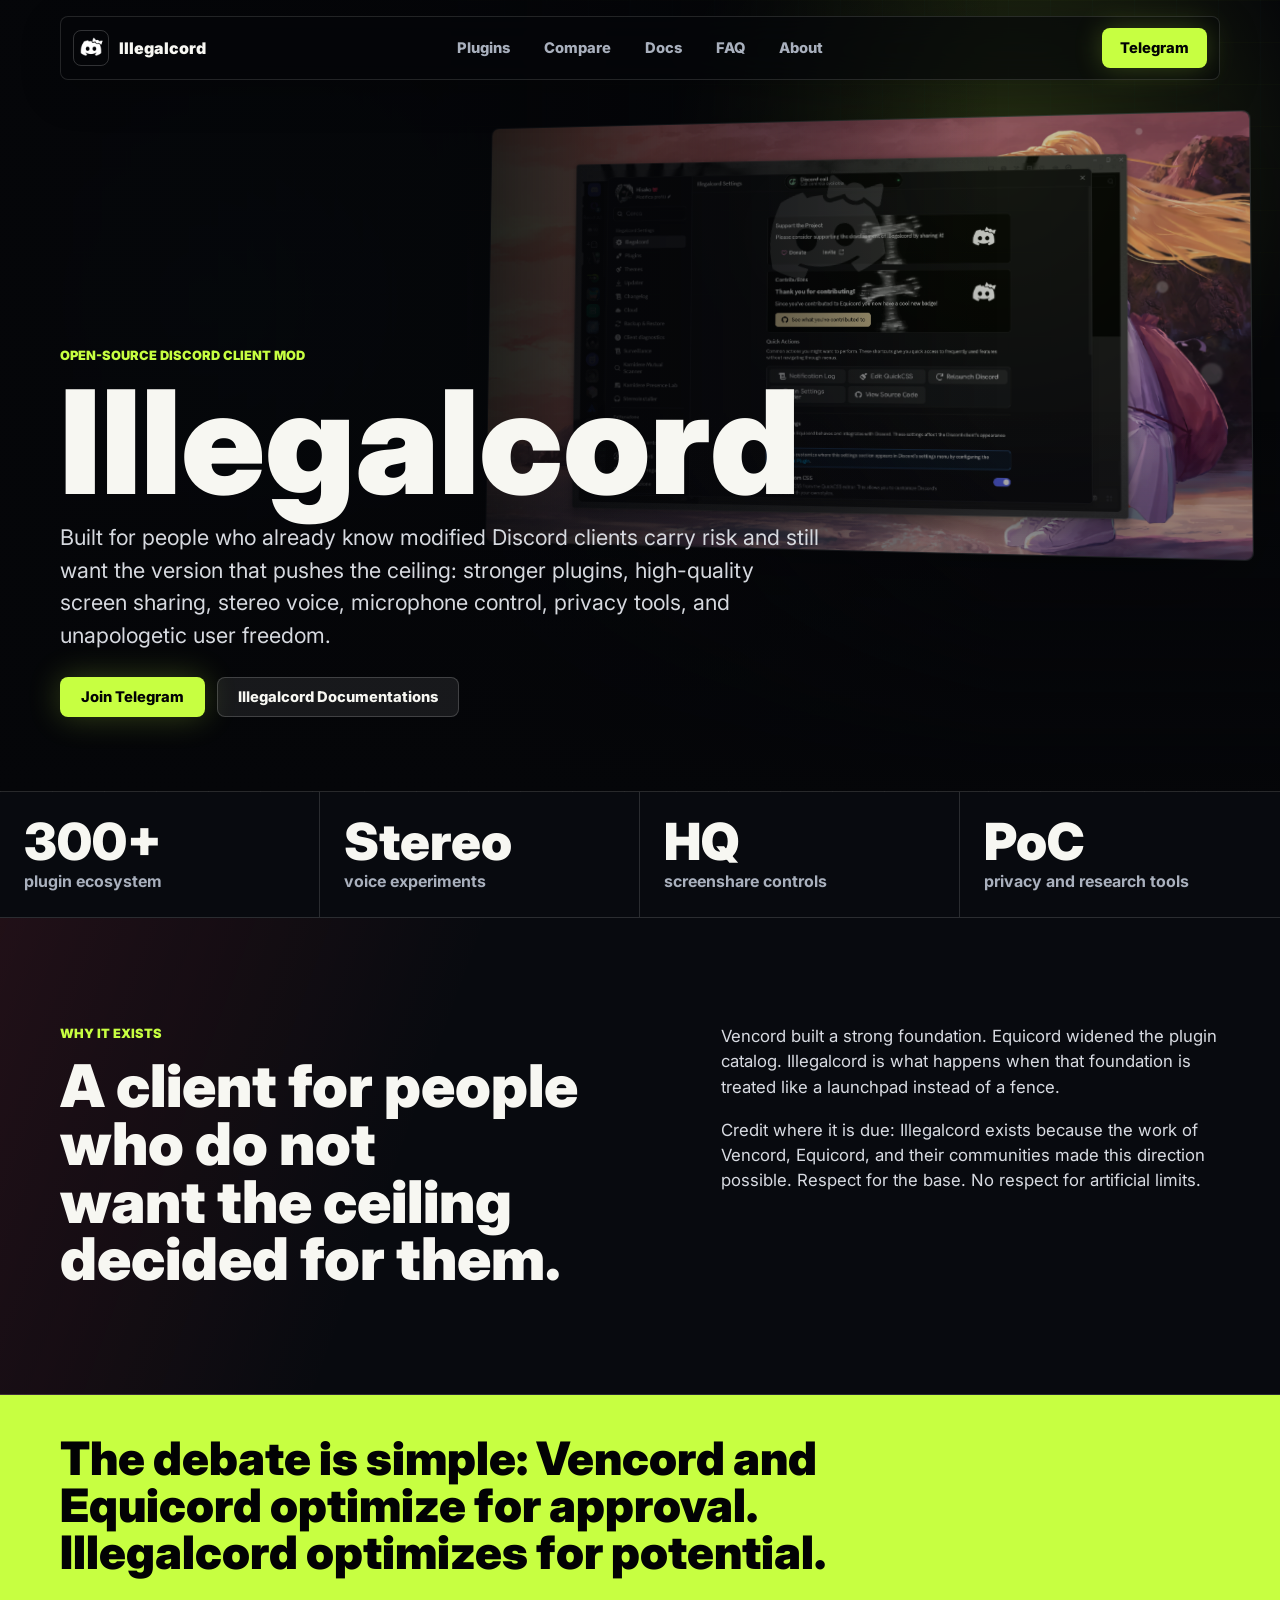
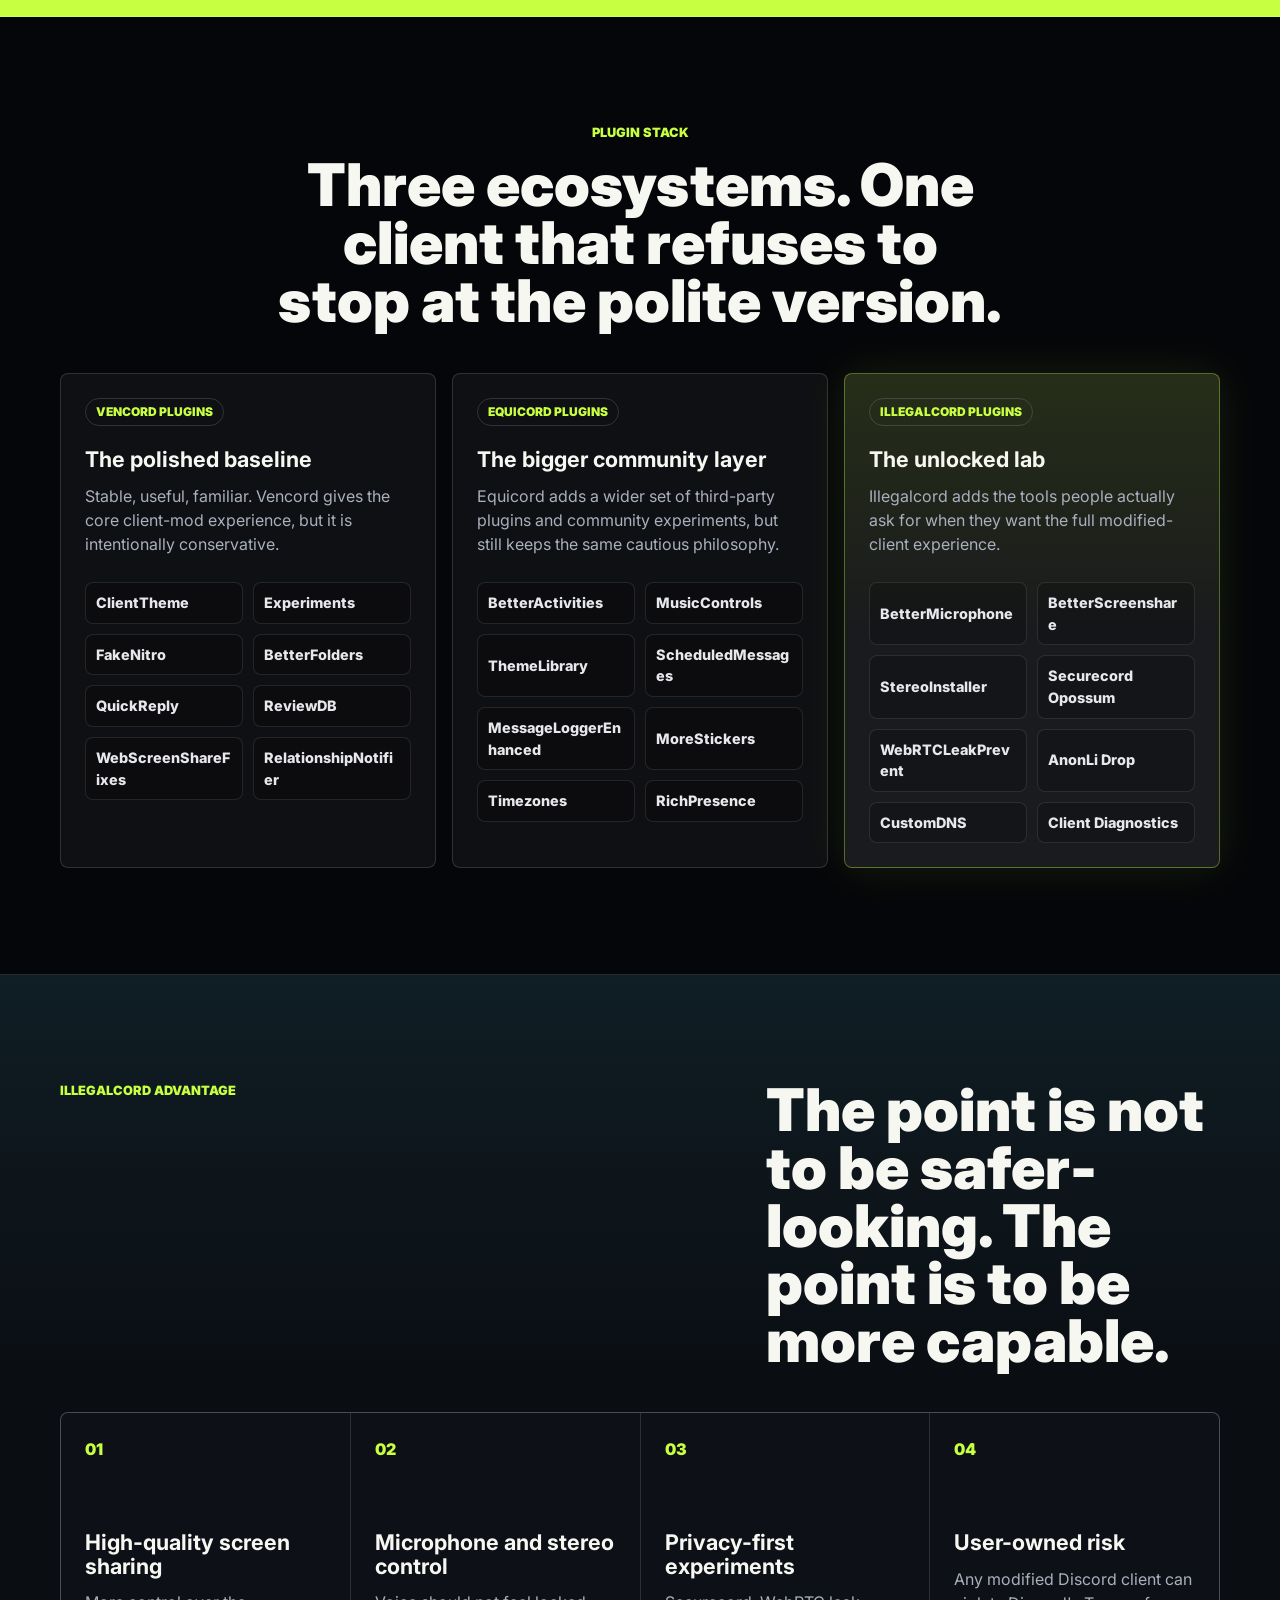
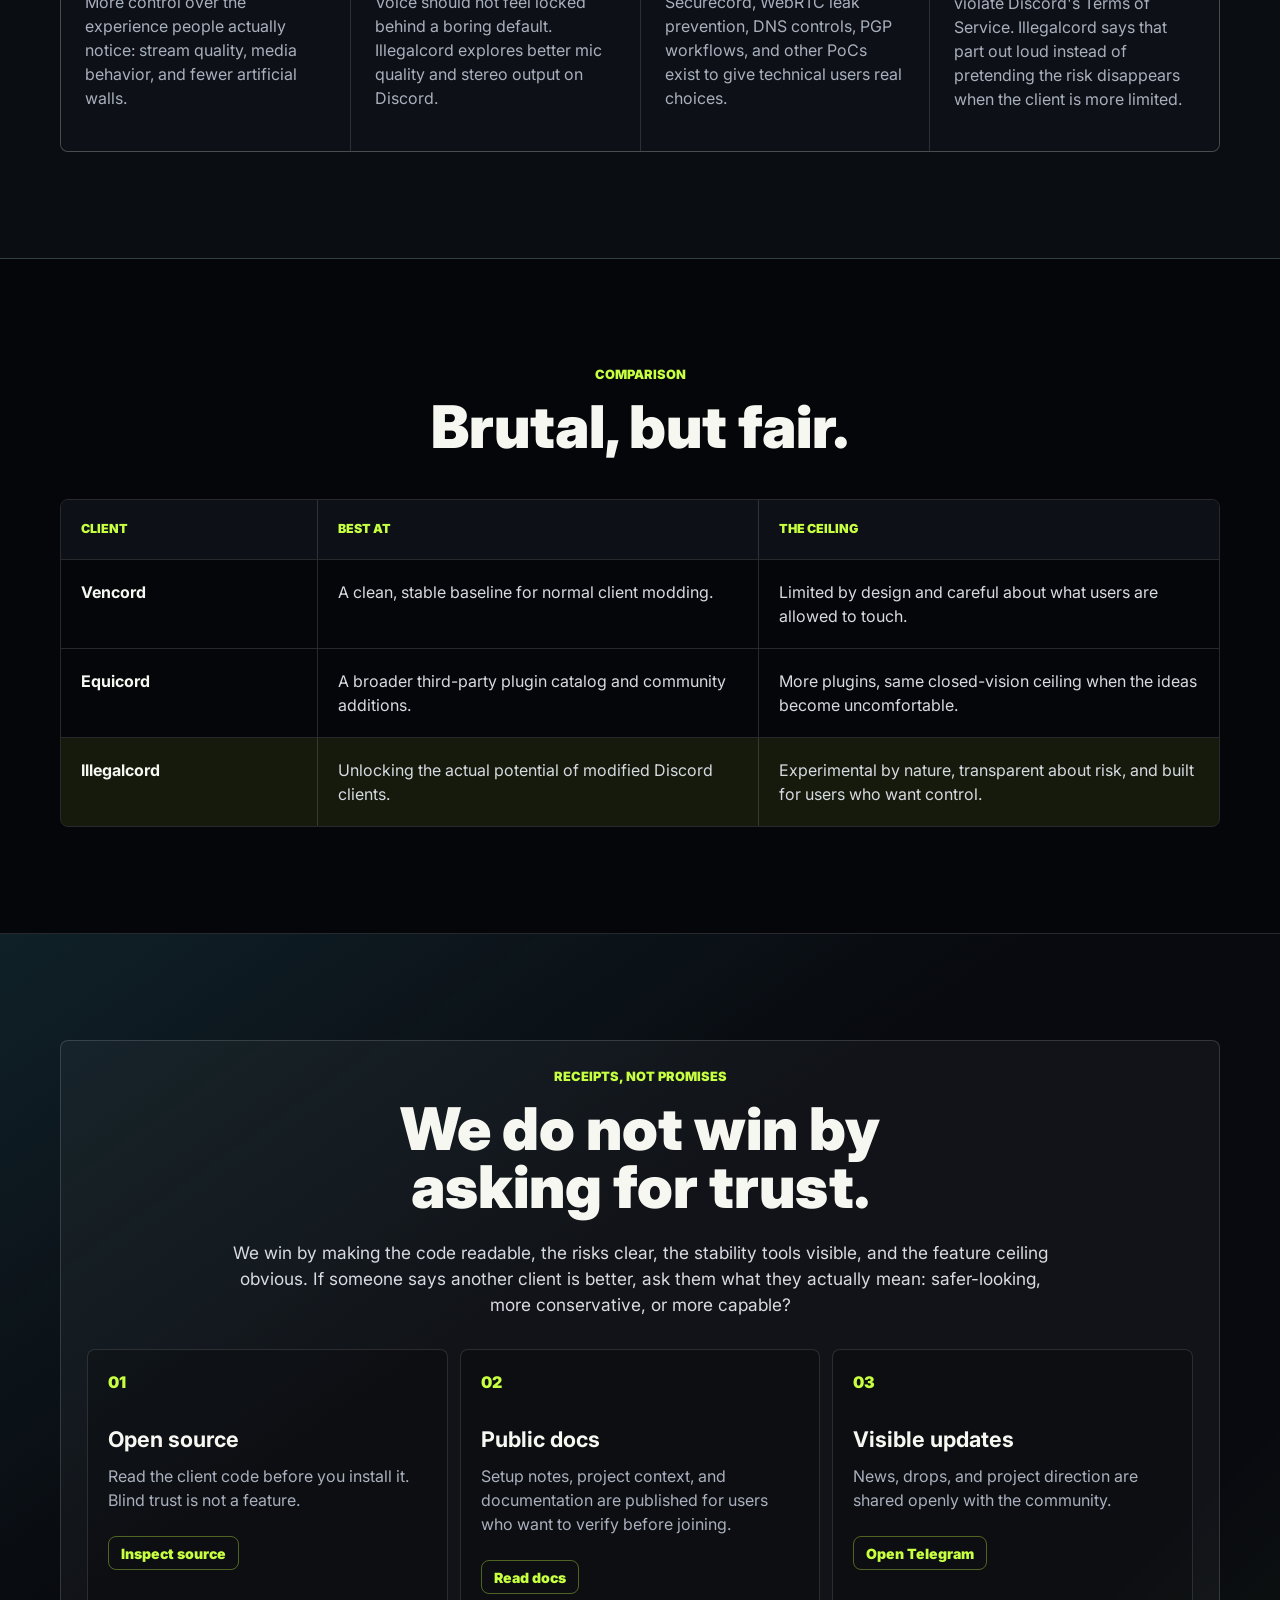
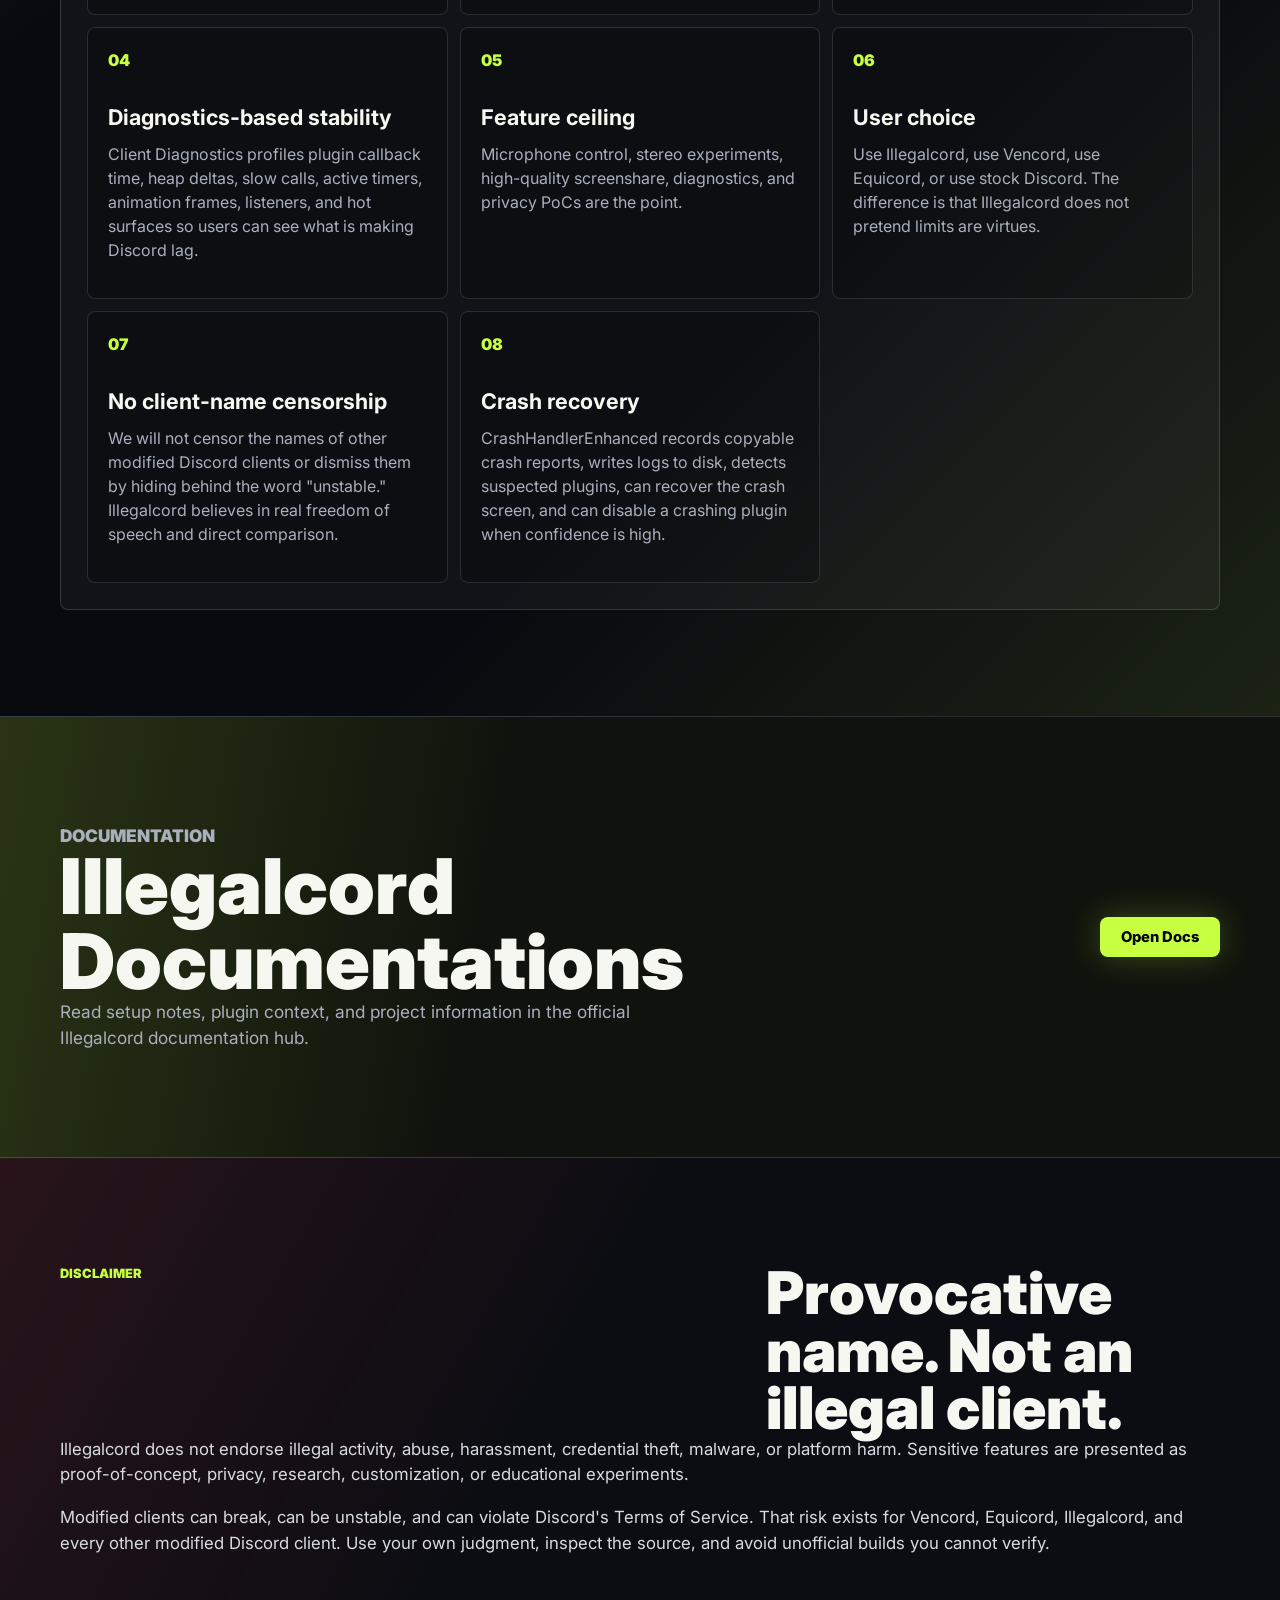
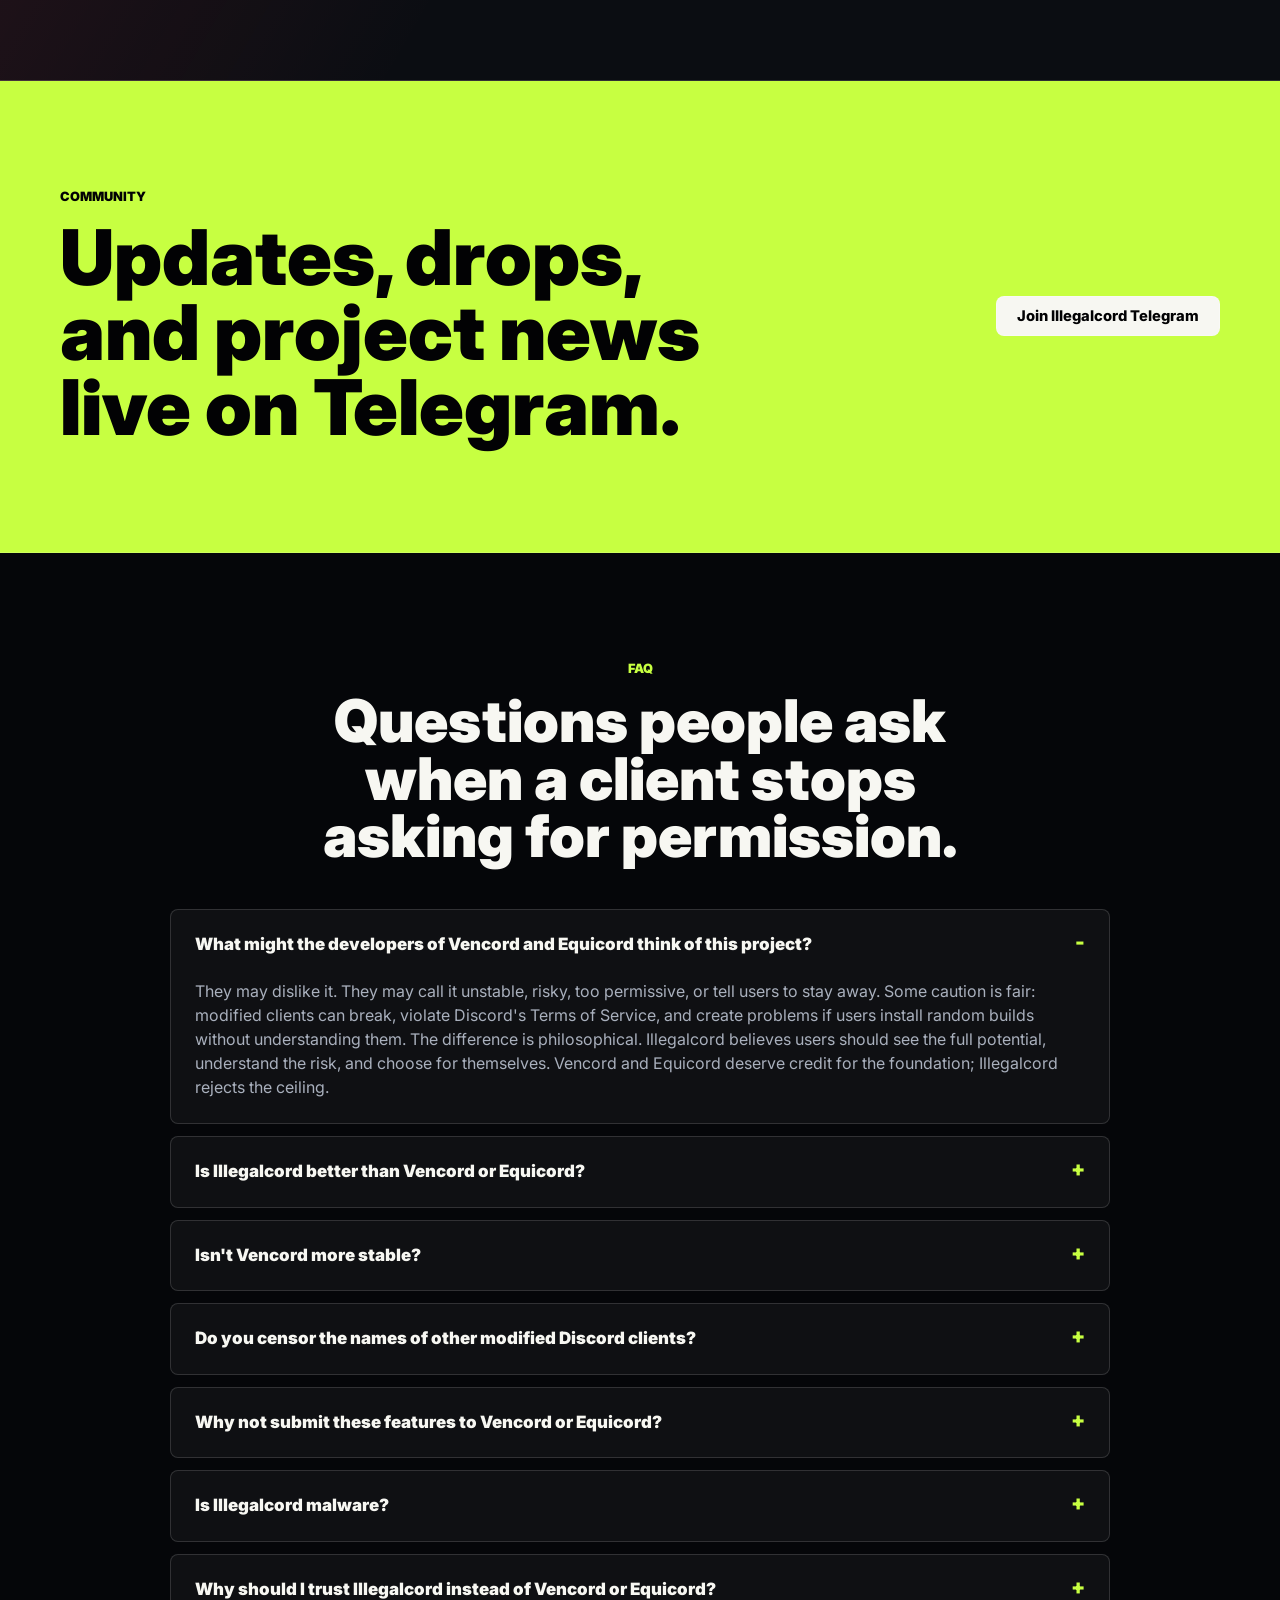
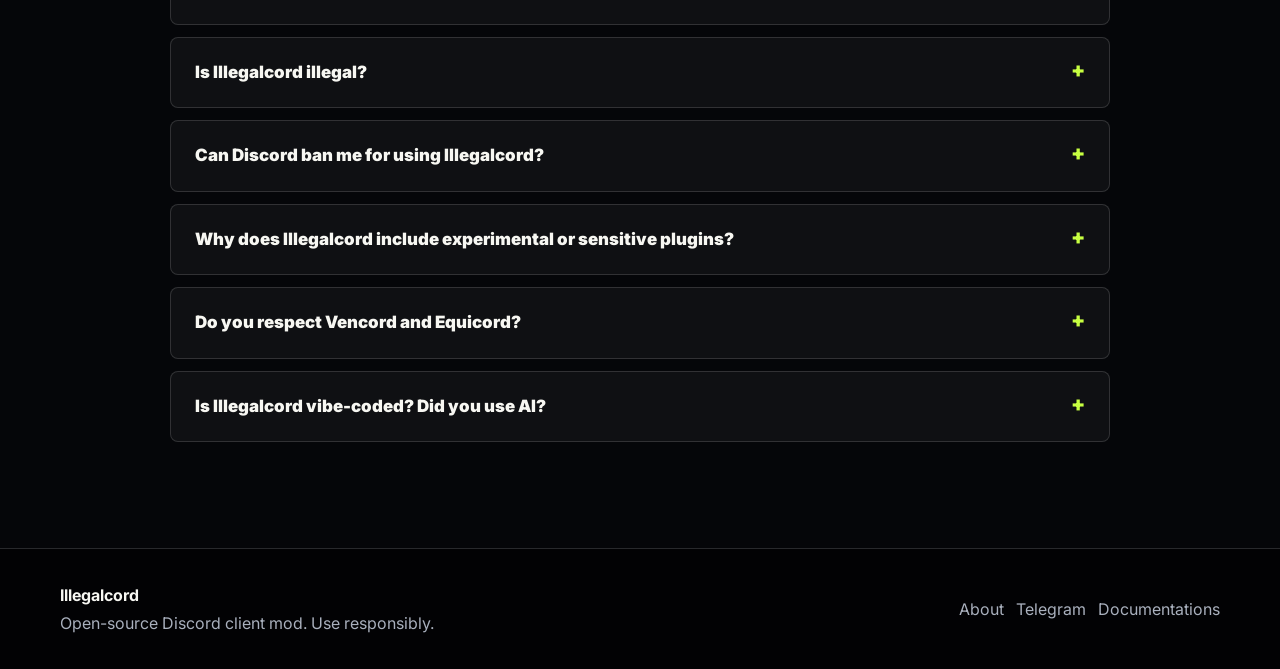
==== index.html @ a20e0e55 "Add files via upload" ====
<!DOCTYPE html>
<html lang="en">
<head>
    <meta charset="UTF-8">
    <meta name="viewport" content="width=device-width, initial-scale=1.0">
    <meta name="description" content="Illegalcord is an open-source Discord client mod built for users who want more control, deeper plugins, stronger audio, better streaming, and honest risk awareness.">
    <title>Illegalcord | Unlock the Modified Discord Experience</title>
    <link rel="preconnect" href="https://fonts.googleapis.com">
    <link rel="preconnect" href="https://fonts.gstatic.com" crossorigin>
    <link href="https://fonts.googleapis.com/css2?family=Inter:wght@400;500;600;700;800;900&display=swap" rel="stylesheet">
    <link rel="stylesheet" href="styles.css">
</head>
<body>
    <header class="site-header" data-header>
        <a class="brand" href="#top" aria-label="Illegalcord home">
            <img src="Illegalcord.png" alt="Illegalcord logo">
            <span>Illegalcord</span>
        </a>
        <nav class="nav-links" aria-label="Primary navigation">
            <a href="#plugins">Plugins</a>
            <a href="#compare">Compare</a>
            <a href="#docs">Docs</a>
            <a href="#faq">FAQ</a>
            <a href="about.html">About</a>
        </nav>
        <a class="nav-cta" href="https://t.me/Illegalcord" target="_blank" rel="noreferrer">Telegram</a>
    </header>

    <main id="top">
        <section class="hero" aria-labelledby="hero-title">
            <div class="hero-scene" aria-hidden="true">
                <div class="signal-grid"></div>
                <figure class="client-shot">
                    <img src="IllegalcordUI.png" alt="Illegalcord settings interface preview">
                </figure>
                <img class="hero-mark" src="Illegalcord.png" alt="">
            </div>

            <div class="hero-content">
                <p class="eyebrow">Open-source Discord client mod</p>
                <h1 id="hero-title">Illegalcord</h1>
                <p class="hero-copy">
                    Built for people who already know modified Discord clients carry risk and still want the version that pushes the ceiling: stronger plugins, high-quality screen sharing, stereo voice, microphone control, privacy tools, and unapologetic user freedom.
                </p>
                <div class="hero-actions">
                    <a class="button primary" href="https://t.me/Illegalcord" target="_blank" rel="noreferrer">Join Telegram</a>
                    <a class="button secondary" href="https://illegalcord.mintlify.site/" target="_blank" rel="noreferrer">Illegalcord Documentations</a>
                </div>
            </div>
        </section>

        <section class="ticker" aria-label="Illegalcord highlights">
            <div>
                <strong>300+</strong>
                <span>plugin ecosystem</span>
            </div>
            <div>
                <strong>Stereo</strong>
                <span>voice experiments</span>
            </div>
            <div>
                <strong>HQ</strong>
                <span>screenshare controls</span>
            </div>
            <div>
                <strong>PoC</strong>
                <span>privacy and research tools</span>
            </div>
        </section>

        <section class="section intro-band" aria-labelledby="intro-title">
            <div class="section-heading">
                <p class="eyebrow">Why it exists</p>
                <h2 id="intro-title">A client for people who do not want the ceiling decided for them.</h2>
            </div>
            <div class="intro-copy">
                <p>
                    Vencord built a strong foundation. Equicord widened the plugin catalog. Illegalcord is what happens when that foundation is treated like a launchpad instead of a fence.
                </p>
                <p>
                    Credit where it is due: Illegalcord exists because the work of Vencord, Equicord, and their communities made this direction possible. Respect for the base. No respect for artificial limits.
                </p>
            </div>
        </section>

        <section class="manifesto-strip" aria-label="Illegalcord manifesto">
            <p>The debate is simple: Vencord and Equicord optimize for approval. Illegalcord optimizes for potential.</p>
        </section>

        <section class="section plugins-section" id="plugins" aria-labelledby="plugins-title">
            <div class="section-heading centered">
                <p class="eyebrow">Plugin stack</p>
                <h2 id="plugins-title">Three ecosystems. One client that refuses to stop at the polite version.</h2>
            </div>

            <div class="plugin-grid">
                <article class="plugin-column">
                    <div class="column-kicker">Vencord plugins</div>
                    <h3>The polished baseline</h3>
                    <p>Stable, useful, familiar. Vencord gives the core client-mod experience, but it is intentionally conservative.</p>
                    <ul class="plugin-list">
                        <li>ClientTheme</li>
                        <li>Experiments</li>
                        <li>FakeNitro</li>
                        <li>BetterFolders</li>
                        <li>QuickReply</li>
                        <li>ReviewDB</li>
                        <li>WebScreenShareFixes</li>
                        <li>RelationshipNotifier</li>
                    </ul>
                </article>

                <article class="plugin-column">
                    <div class="column-kicker">Equicord plugins</div>
                    <h3>The bigger community layer</h3>
                    <p>Equicord adds a wider set of third-party plugins and community experiments, but still keeps the same cautious philosophy.</p>
                    <ul class="plugin-list">
                        <li>BetterActivities</li>
                        <li>MusicControls</li>
                        <li>ThemeLibrary</li>
                        <li>ScheduledMessages</li>
                        <li>MessageLoggerEnhanced</li>
                        <li>MoreStickers</li>
                        <li>Timezones</li>
                        <li>RichPresence</li>
                    </ul>
                </article>

                <article class="plugin-column illegal">
                    <div class="column-kicker">Illegalcord plugins</div>
                    <h3>The unlocked lab</h3>
                    <p>Illegalcord adds the tools people actually ask for when they want the full modified-client experience.</p>
                    <ul class="plugin-list">
                        <li>BetterMicrophone</li>
                        <li>BetterScreenshare</li>
                        <li>StereoInstaller</li>
                        <li>Securecord Opossum</li>
                        <li>WebRTCLeakPrevent</li>
                        <li>AnonLi Drop</li>
                        <li>CustomDNS</li>
                        <li>Client Diagnostics</li>
                    </ul>
                </article>
            </div>
        </section>

        <section class="section feature-band" aria-labelledby="features-title">
            <div class="section-heading">
                <p class="eyebrow">Illegalcord advantage</p>
                <h2 id="features-title">The point is not to be safer-looking. The point is to be more capable.</h2>
            </div>
            <div class="feature-list">
                <article>
                    <span>01</span>
                    <h3>High-quality screen sharing</h3>
                    <p>More control over the experience people actually notice: stream quality, media behavior, and fewer artificial walls.</p>
                </article>
                <article>
                    <span>02</span>
                    <h3>Microphone and stereo control</h3>
                    <p>Voice should not feel locked behind a boring default. Illegalcord explores better mic quality and stereo output on Discord.</p>
                </article>
                <article>
                    <span>03</span>
                    <h3>Privacy-first experiments</h3>
                    <p>Securecord, WebRTC leak prevention, DNS controls, PGP workflows, and other PoCs exist to give technical users real choices.</p>
                </article>
                <article>
                    <span>04</span>
                    <h3>User-owned risk</h3>
                    <p>Any modified Discord client can violate Discord's Terms of Service. Illegalcord says that part out loud instead of pretending the risk disappears when the client is more limited.</p>
                </article>
            </div>
        </section>

        <section class="section compare-section" id="compare" aria-labelledby="compare-title">
            <div class="section-heading centered">
                <p class="eyebrow">Comparison</p>
                <h2 id="compare-title">Brutal, but fair.</h2>
            </div>

            <div class="comparison" role="table" aria-label="Client comparison">
                <div class="comparison-row header-row" role="row">
                    <div role="columnheader">Client</div>
                    <div role="columnheader">Best at</div>
                    <div role="columnheader">The ceiling</div>
                </div>
                <div class="comparison-row" role="row">
                    <div role="cell"><strong>Vencord</strong></div>
                    <div role="cell">A clean, stable baseline for normal client modding.</div>
                    <div role="cell">Limited by design and careful about what users are allowed to touch.</div>
                </div>
                <div class="comparison-row" role="row">
                    <div role="cell"><strong>Equicord</strong></div>
                    <div role="cell">A broader third-party plugin catalog and community additions.</div>
                    <div role="cell">More plugins, same closed-vision ceiling when the ideas become uncomfortable.</div>
                </div>
                <div class="comparison-row illegal-row" role="row">
                    <div role="cell"><strong>Illegalcord</strong></div>
                    <div role="cell">Unlocking the actual potential of modified Discord clients.</div>
                    <div role="cell">Experimental by nature, transparent about risk, and built for users who want control.</div>
                </div>
            </div>
        </section>

        <section class="section receipts-section" aria-labelledby="receipts-title">
            <div class="receipts-panel">
                <div class="section-heading centered">
                    <p class="eyebrow">Receipts, not promises</p>
                    <h2 id="receipts-title">We do not win by asking for trust.</h2>
                </div>
                <p class="receipts-lead">
                    We win by making the code readable, the risks clear, the stability tools visible, and the feature ceiling obvious. If someone says another client is better, ask them what they actually mean: safer-looking, more conservative, or more capable?
                </p>
                <div class="receipts-grid">
                    <article>
                        <span>01</span>
                        <h3>Open source</h3>
                        <p>Read the client code before you install it. Blind trust is not a feature.</p>
                        <a href="https://github.com/ImHisako/Illegalcord" target="_blank" rel="noreferrer">Inspect source</a>
                    </article>
                    <article>
                        <span>02</span>
                        <h3>Public docs</h3>
                        <p>Setup notes, project context, and documentation are published for users who want to verify before joining.</p>
                        <a href="https://illegalcord.mintlify.site/" target="_blank" rel="noreferrer">Read docs</a>
                    </article>
                    <article>
                        <span>03</span>
                        <h3>Visible updates</h3>
                        <p>News, drops, and project direction are shared openly with the community.</p>
                        <a href="https://t.me/Illegalcord" target="_blank" rel="noreferrer">Open Telegram</a>
                    </article>
                    <article>
                        <span>04</span>
                        <h3>Diagnostics-based stability</h3>
                        <p>Client Diagnostics profiles plugin callback time, heap deltas, slow calls, active timers, animation frames, listeners, and hot surfaces so users can see what is making Discord lag.</p>
                    </article>
                    <article>
                        <span>05</span>
                        <h3>Feature ceiling</h3>
                        <p>Microphone control, stereo experiments, high-quality screenshare, diagnostics, and privacy PoCs are the point.</p>
                    </article>
                    <article>
                        <span>06</span>
                        <h3>User choice</h3>
                        <p>Use Illegalcord, use Vencord, use Equicord, or use stock Discord. The difference is that Illegalcord does not pretend limits are virtues.</p>
                    </article>
                    <article>
                        <span>07</span>
                        <h3>No client-name censorship</h3>
                        <p>We will not censor the names of other modified Discord clients or dismiss them by hiding behind the word "unstable." Illegalcord believes in real freedom of speech and direct comparison.</p>
                    </article>
                    <article>
                        <span>08</span>
                        <h3>Crash recovery</h3>
                        <p>CrashHandlerEnhanced records copyable crash reports, writes logs to disk, detects suspected plugins, can recover the crash screen, and can disable a crashing plugin when confidence is high.</p>
                    </article>
                </div>
            </div>
        </section>

        <section class="section docs-section" id="docs" aria-labelledby="docs-title">
            <div class="docs-panel">
                <div>
                    <p class="eyebrow">Documentation</p>
                    <h2 id="docs-title">Illegalcord Documentations</h2>
                    <p>
                        Read setup notes, plugin context, and project information in the official Illegalcord documentation hub.
                    </p>
                </div>
                <a class="button primary" href="https://illegalcord.mintlify.site/" target="_blank" rel="noreferrer">Open Docs</a>
            </div>
        </section>

        <section class="section disclaimer-section" aria-labelledby="disclaimer-title">
            <div class="section-heading">
                <p class="eyebrow">Disclaimer</p>
                <h2 id="disclaimer-title">Provocative name. Not an illegal client.</h2>
            </div>
            <div class="disclaimer-copy">
                <p>
                    Illegalcord does not endorse illegal activity, abuse, harassment, credential theft, malware, or platform harm. Sensitive features are presented as proof-of-concept, privacy, research, customization, or educational experiments.
                </p>
                <p>
                    Modified clients can break, can be unstable, and can violate Discord's Terms of Service. That risk exists for Vencord, Equicord, Illegalcord, and every other modified Discord client. Use your own judgment, inspect the source, and avoid unofficial builds you cannot verify.
                </p>
            </div>
        </section>

        <section class="section telegram-section" aria-labelledby="telegram-title">
            <div>
                <p class="eyebrow">Community</p>
                <h2 id="telegram-title">Updates, drops, and project news live on Telegram.</h2>
            </div>
            <a class="button secondary light" href="https://t.me/Illegalcord" target="_blank" rel="noreferrer">Join Illegalcord Telegram</a>
        </section>

        <section class="section faq-section" id="faq" aria-labelledby="faq-title">
            <div class="section-heading centered">
                <p class="eyebrow">FAQ</p>
                <h2 id="faq-title">Questions people ask when a client stops asking for permission.</h2>
            </div>

            <div class="faq-list">
                <details open>
                    <summary>What might the developers of Vencord and Equicord think of this project?</summary>
                    <p>
                        They may dislike it. They may call it unstable, risky, too permissive, or tell users to stay away. Some caution is fair: modified clients can break, violate Discord's Terms of Service, and create problems if users install random builds without understanding them. The difference is philosophical. Illegalcord believes users should see the full potential, understand the risk, and choose for themselves. Vencord and Equicord deserve credit for the foundation; Illegalcord rejects the ceiling.
                    </p>
                </details>
                <details>
                    <summary>Is Illegalcord better than Vencord or Equicord?</summary>
                    <p>
                        If you want the safest-looking, most conservative modded client, choose the conservative option. If you want higher-quality streaming experiments, microphone control, stereo audio, stronger privacy PoCs, and a plugin catalog that is not afraid of uncomfortable ideas, Illegalcord is the sharper tool.
                    </p>
                </details>
                <details>
                    <summary>Isn't Vencord more stable?</summary>
                    <p>
                        In practice, Illegalcord is built to be more stable for power users because it gives them tools to understand the client instead of guessing. Updates can rarely have a 1-2 day delay when Discord changes something, but the client is not just "more plugins and hope." Illegalcord includes Client Diagnostics, a plugin that lets users see which plugin or surface is causing lag, slow calls, memory pressure, or active background work. It also includes CrashHandlerEnhanced, a required crash recovery and logging layer that records reports, writes crash logs, detects suspected plugins, and can recover or isolate the problem. Vencord and Equicord may look more conservative; Illegalcord gives you more control over stability.
                    </p>
                </details>
                <details>
                    <summary>Do you censor the names of other modified Discord clients?</summary>
                    <p>
                        No. Illegalcord does not censor the names of modified Discord clients, and we will not pretend Vencord, Equicord, or any other client cannot be named just because someone wants to frame them as unstable or forbidden to discuss. We believe in real freedom of speech: name the clients, compare the features, inspect the source, and let users decide. If another project needs silence to defend its limits, that is not our problem.
                    </p>
                </details>
                <details>
                    <summary>Why not submit these features to Vencord or Equicord?</summary>
                    <p>
                        Because the disagreement is philosophical. Some features do not fit their rules, image, or comfort zone. Illegalcord exists because not every useful idea should be rejected just because it makes a conservative project uncomfortable. Their rules are their rules; Illegalcord is for users who want the ideas those rules leave outside.
                    </p>
                </details>
                <details>
                    <summary>Is Illegalcord malware?</summary>
                    <p>
                        The project is open source. Do not trust random binaries from strangers, do not install builds you cannot verify, and do inspect the source when possible. Calling every ambitious modified client malware is an easy way to scare users back into limited choices; verification is better than fear.
                    </p>
                </details>
                <details>
                    <summary>Why should I trust Illegalcord instead of Vencord or Equicord?</summary>
                    <p>
                        You can trust it, or you can choose not to. The real question is: why did you trust them? Most users install Vencord or Equicord without reading a single line of their source code. Illegalcord does not ask for blind faith. Read the source code, inspect the client, inspect the website, compare it with every other client, and make your own decision. Illegalcord was originally built for myself because I wanted a better Discord experience; then I kept improving it, and people started liking the project. If you do not trust it, do not use it. Use the limited client you prefer. That is not an insult to us. Users are free to choose the modified Discord client they want.
                    </p>
                </details>
                <details>
                    <summary>Is Illegalcord illegal?</summary>
                    <p>
                        No. Illegalcord is not an illegal client, and the name is not an invitation to commit crimes or harm anyone. The "illegal" part is about breaking the pointless limits, unwritten rules, and closed-vision mindset around Vencord and Equicord. They built valuable foundations, but they also keep Discord modding inside a smaller box than it needs to be. Illegalcord exists to push past that box and unlock the real potential of a modified Discord client.
                    </p>
                </details>
                <details>
                    <summary>Can Discord ban me for using Illegalcord?</summary>
                    <p>
                        Yes, any modified Discord client can be against Discord's Terms of Service and can put your account at risk. That is true for Vencord, Equicord, Illegalcord, and other client mods. If you are already accepting that risk, Illegalcord argues you might as well use the client that gives you the strongest experience.
                    </p>
                </details>
                <details>
                    <summary>Why does Illegalcord include experimental or sensitive plugins?</summary>
                    <p>
                        Because technical users learn by testing boundaries. Illegalcord frames sensitive functionality as PoC, research, privacy, customization, and educational work. The project does not endorse abuse. The goal is to understand what modified clients can do and give users control over their own setup.
                    </p>
                </details>
                <details>
                    <summary>Do you respect Vencord and Equicord?</summary>
                    <p>
                        Yes. Illegalcord is possible because their work exists. The thanks are real. The disagreement is also real: a foundation can be respected while its limits are challenged.
                    </p>
                </details>
                <details>
                    <summary>Is Illegalcord vibe-coded? Did you use AI?</summary>
                    <p>
                        Yes, AI has been used for some parts of the work. That does not make Illegalcord skidded, stolen, fake, or low quality. AI-assisted coding is a tool, not a confession. Quality comes from what is reviewed, tested, maintained, and shipped openly. The same people who attack a Discord client for using AI still use apps, operating systems, IDEs, cloud platforms, and services maintained by companies using AI-assisted engineering: Spotify has publicly discussed Honk powered by Claude Code, Microsoft and GitHub push Copilot, Amazon built CodeWhisperer and Amazon Q Developer, Replit built Ghostwriter and AI agents, and Google and Meta have both talked about AI-assisted development. If someone rejects Illegalcord only because AI helped with parts of it, they should be consistent and reject the modern software stack too. Otherwise, it is not a principle; it is selective outrage.
                    </p>
                </details>
            </div>
        </section>
    </main>

    <footer class="site-footer">
        <div>
            <strong>Illegalcord</strong>
            <span>Open-source Discord client mod. Use responsibly.</span>
        </div>
        <div class="footer-links">
            <a href="about.html">About</a>
            <a href="https://t.me/Illegalcord" target="_blank" rel="noreferrer">Telegram</a>
            <a href="https://illegalcord.mintlify.site/" target="_blank" rel="noreferrer">Documentations</a>
        </div>
    </footer>

    <script src="script.js"></script>
</body>
</html>
---- styles.css ----
:root {
    color-scheme: dark;
    --bg: #050609;
    --panel: #0d1016;
    --panel-strong: #141822;
    --text: #f7f7f2;
    --muted: #a9b0bd;
    --line: rgba(255, 255, 255, 0.14);
    --acid: #c7ff41;
    --cyan: #55e6ff;
    --red: #ff455f;
    --violet: #b985ff;
    --black: #020204;
    --shadow: 0 24px 90px rgba(0, 0, 0, 0.45);
}

* {
    box-sizing: border-box;
}

html {
    scroll-behavior: smooth;
}

body {
    margin: 0;
    background: var(--bg);
    color: var(--text);
    font-family: Inter, system-ui, -apple-system, BlinkMacSystemFont, "Segoe UI", sans-serif;
    line-height: 1.5;
    overflow-x: hidden;
}

body::before {
    content: "";
    position: fixed;
    inset: 0;
    z-index: -3;
    background:
        linear-gradient(rgba(255, 255, 255, 0.025) 1px, transparent 1px),
        linear-gradient(90deg, rgba(255, 255, 255, 0.025) 1px, transparent 1px),
        #050609;
    background-size: 52px 52px;
}

a {
    color: inherit;
    text-decoration: none;
}

img {
    display: block;
    max-width: 100%;
}

.site-header {
    position: fixed;
    top: 16px;
    left: 50%;
    z-index: 20;
    width: min(1160px, calc(100% - 32px));
    height: 64px;
    transform: translateX(-50%);
    display: grid;
    grid-template-columns: 1fr auto 1fr;
    align-items: center;
    gap: 20px;
    padding: 10px 12px;
    border: 1px solid rgba(255, 255, 255, 0.12);
    border-radius: 8px;
    background: rgba(5, 6, 9, 0.68);
    backdrop-filter: blur(18px);
    box-shadow: 0 12px 40px rgba(0, 0, 0, 0.24);
    transition: background 200ms ease, border-color 200ms ease, top 200ms ease;
}

.site-header.is-scrolled {
    top: 8px;
    background: rgba(5, 6, 9, 0.88);
    border-color: rgba(199, 255, 65, 0.28);
}

.brand {
    display: inline-flex;
    align-items: center;
    gap: 10px;
    width: max-content;
    font-weight: 900;
    letter-spacing: 0;
}

.brand img {
    width: 36px;
    height: 36px;
    border-radius: 8px;
    object-fit: cover;
    border: 1px solid rgba(255, 255, 255, 0.18);
}

.nav-links {
    display: flex;
    align-items: center;
    justify-content: center;
    gap: 6px;
}

.nav-links a,
.nav-cta,
.button {
    min-height: 40px;
    display: inline-flex;
    align-items: center;
    justify-content: center;
    border-radius: 8px;
    font-size: 0.92rem;
    font-weight: 800;
    letter-spacing: 0;
    white-space: nowrap;
}

.nav-links a {
    padding: 0 14px;
    color: var(--muted);
    transition: color 180ms ease, background 180ms ease;
}

.nav-links a:hover {
    color: var(--text);
    background: rgba(255, 255, 255, 0.08);
}

.nav-cta {
    justify-self: end;
    padding: 0 18px;
    background: var(--acid);
    color: var(--black);
    box-shadow: 0 0 28px rgba(199, 255, 65, 0.24);
}

.hero {
    position: relative;
    min-height: 88vh;
    display: flex;
    align-items: flex-end;
    padding: 132px max(24px, calc((100vw - 1160px) / 2)) 74px;
    isolation: isolate;
    overflow: hidden;
    border-bottom: 1px solid var(--line);
}

.hero::after {
    content: "";
    position: absolute;
    inset: auto 0 0;
    height: 48%;
    z-index: -1;
    background: linear-gradient(0deg, rgba(5, 6, 9, 0.98), rgba(5, 6, 9, 0.38), transparent);
}

.hero::before {
    content: "";
    position: absolute;
    inset: 0;
    z-index: -1;
    background: linear-gradient(90deg, rgba(5, 6, 9, 0.98) 0%, rgba(5, 6, 9, 0.92) 34%, rgba(5, 6, 9, 0.52) 58%, transparent 78%);
    pointer-events: none;
}

.hero-scene {
    position: absolute;
    inset: 0;
    z-index: -2;
    background:
        radial-gradient(circle at 78% 20%, rgba(199, 255, 65, 0.18), transparent 28%),
        radial-gradient(circle at 16% 38%, rgba(85, 230, 255, 0.16), transparent 28%),
        #050609;
}

.signal-grid {
    position: absolute;
    inset: 0;
    opacity: 0.48;
    background:
        linear-gradient(rgba(199, 255, 65, 0.05) 1px, transparent 1px),
        linear-gradient(90deg, rgba(85, 230, 255, 0.04) 1px, transparent 1px);
    background-size: 42px 42px;
    mask-image: linear-gradient(180deg, rgba(0, 0, 0, 0.95), transparent 88%);
}

.client-shell {
    position: absolute;
    right: max(22px, calc((100vw - 1160px) / 2));
    top: 126px;
    width: min(690px, 54vw);
    aspect-ratio: 1.28;
    display: grid;
    grid-template-columns: 82px 1fr;
    overflow: hidden;
    border: 1px solid rgba(255, 255, 255, 0.18);
    border-radius: 8px;
    background: rgba(13, 16, 22, 0.72);
    box-shadow: var(--shadow);
    transform: perspective(1100px) rotateY(-9deg) rotateX(3deg);
}

.client-shot {
    position: absolute;
    right: max(18px, calc((100vw - 1160px) / 2 - 18px));
    top: 118px;
    width: min(780px, 60vw);
    aspect-ratio: 16 / 9;
    margin: 0;
    overflow: hidden;
    border: 1px solid rgba(255, 255, 255, 0.18);
    border-radius: 8px;
    background: rgba(13, 16, 22, 0.72);
    box-shadow: var(--shadow);
    opacity: 0.74;
    transform: perspective(1100px) rotateY(-7deg) rotateX(2deg);
}

.client-shot img {
    width: 100%;
    height: 100%;
    object-fit: cover;
    object-position: center;
}

.client-sidebar {
    display: flex;
    flex-direction: column;
    align-items: center;
    gap: 12px;
    padding: 18px 10px;
    background:
        linear-gradient(180deg, rgba(199, 255, 65, 0.08), transparent 38%),
        rgba(0, 0, 0, 0.42);
    border-right: 1px solid var(--line);
}

.client-logo-mini,
.rail-item {
    width: 44px;
    height: 38px;
    display: flex;
    align-items: center;
    justify-content: center;
    border-radius: 8px;
    border: 1px solid rgba(255, 255, 255, 0.12);
    background: rgba(255, 255, 255, 0.08);
}

.client-logo-mini {
    height: 44px;
    background: rgba(0, 0, 0, 0.42);
    overflow: hidden;
}

.client-logo-mini img {
    width: 100%;
    height: 100%;
    object-fit: cover;
}

.rail-item {
    color: var(--muted);
    font-size: 0.62rem;
    font-weight: 900;
}

.rail-item.active {
    background: var(--acid);
    color: var(--black);
    box-shadow: 0 0 28px rgba(199, 255, 65, 0.34);
}

.client-main {
    min-width: 0;
    padding: 18px;
    background:
        linear-gradient(135deg, rgba(199, 255, 65, 0.10), transparent 42%),
        linear-gradient(40deg, rgba(85, 230, 255, 0.09), transparent 35%),
        linear-gradient(315deg, rgba(255, 69, 95, 0.10), transparent 38%),
        rgba(13, 16, 22, 0.9);
}

.window-bar {
    display: flex;
    align-items: center;
    justify-content: space-between;
    gap: 8px;
    margin-bottom: 14px;
}

.window-dots {
    display: flex;
    gap: 8px;
}

.window-dots span {
    width: 12px;
    height: 12px;
    border-radius: 50%;
    background: var(--red);
}

.window-dots span:nth-child(2) {
    background: var(--acid);
}

.window-dots span:nth-child(3) {
    background: var(--cyan);
}

.window-bar strong {
    min-width: 0;
    color: #f2f5f7;
    font-size: 0.86rem;
    line-height: 1;
    overflow: hidden;
    text-overflow: ellipsis;
    white-space: nowrap;
}

.window-bar em {
    min-height: 26px;
    display: inline-flex;
    align-items: center;
    padding: 0 10px;
    border: 1px solid rgba(255, 255, 255, 0.12);
    border-radius: 8px;
    color: var(--acid);
    background: rgba(0, 0, 0, 0.24);
    font-size: 0.68rem;
    font-style: normal;
    font-weight: 900;
}

.feature-tiles {
    display: grid;
    grid-template-columns: repeat(3, minmax(0, 1fr));
    gap: 10px;
}

.feature-tile {
    min-width: 0;
    min-height: 112px;
    display: grid;
    align-content: space-between;
    gap: 7px;
    padding: 12px;
    border: 1px solid rgba(255, 255, 255, 0.12);
    border-radius: 8px;
    background: rgba(0, 0, 0, 0.28);
}

.feature-tile.voice {
    background: linear-gradient(160deg, rgba(199, 255, 65, 0.16), rgba(0, 0, 0, 0.28) 58%);
}

.feature-tile.stream {
    background: linear-gradient(160deg, rgba(85, 230, 255, 0.15), rgba(0, 0, 0, 0.28) 58%);
}

.feature-tile.privacy {
    background: linear-gradient(160deg, rgba(255, 69, 95, 0.15), rgba(0, 0, 0, 0.28) 58%);
}

.feature-tile span,
.panel-label {
    color: var(--acid);
    font-size: 0.62rem;
    font-weight: 900;
    text-transform: uppercase;
}

.feature-tile strong {
    min-width: 0;
    color: var(--text);
    font-size: 0.86rem;
    line-height: 1.1;
    overflow-wrap: anywhere;
}

.feature-tile small {
    color: var(--muted);
    font-size: 0.72rem;
    font-weight: 800;
}

.feature-tile i,
.diagnostic-row i {
    display: block;
    height: 8px;
    border-radius: 99px;
    background: rgba(255, 255, 255, 0.10);
    overflow: hidden;
}

.feature-tile i::before,
.diagnostic-row i::before {
    content: "";
    display: block;
    width: var(--value);
    height: 100%;
    background: linear-gradient(90deg, var(--acid), var(--cyan));
}

.dashboard-grid {
    display: grid;
    grid-template-columns: minmax(0, 1.25fr) minmax(170px, 0.75fr);
    gap: 10px;
    margin-top: 10px;
}

.module-list,
.diagnostic-panel {
    min-width: 0;
    padding: 12px;
    border: 1px solid rgba(255, 255, 255, 0.12);
    border-radius: 8px;
    background: rgba(0, 0, 0, 0.24);
}

.module-list {
    display: grid;
    gap: 7px;
}

.module-row {
    min-height: 30px;
    display: grid;
    grid-template-columns: minmax(0, 1fr) auto;
    align-items: center;
    gap: 10px;
    padding: 7px 8px;
    border-radius: 8px;
    background: rgba(255, 255, 255, 0.055);
}

.module-row b {
    min-width: 0;
    color: #e9edf2;
    font-size: 0.74rem;
    overflow: hidden;
    text-overflow: ellipsis;
    white-space: nowrap;
}

.module-row span {
    color: var(--acid);
    font-size: 0.66rem;
    font-weight: 900;
    white-space: nowrap;
}

.diagnostic-panel {
    display: grid;
    gap: 10px;
}

.health-score {
    display: flex;
    align-items: baseline;
    justify-content: space-between;
    gap: 10px;
}

.health-score strong {
    color: var(--acid);
    font-size: 2.8rem;
    line-height: 0.86;
    font-weight: 900;
}

.health-score span {
    color: var(--muted);
    font-size: 0.7rem;
    font-weight: 900;
    text-align: right;
    text-transform: uppercase;
}

.diagnostic-row {
    display: grid;
    gap: 5px;
}

.diagnostic-row span {
    color: #d8dde5;
    font-size: 0.68rem;
    font-weight: 800;
}

.diagnostic-status {
    padding: 9px;
    border: 1px solid rgba(199, 255, 65, 0.22);
    border-radius: 8px;
    color: var(--acid);
    background: rgba(199, 255, 65, 0.08);
    font-size: 0.68rem;
    font-weight: 900;
}

.hero-mark {
    position: absolute;
    right: max(24px, calc((100vw - 1160px) / 2 + 300px));
    top: 138px;
    width: min(190px, 18vw);
    border-radius: 8px;
    opacity: 0.16;
    filter: drop-shadow(0 0 50px rgba(255, 255, 255, 0.18));
    transform: rotate(-8deg);
}

.hero-content {
    width: min(760px, 100%);
}

.eyebrow {
    margin: 0 0 14px;
    color: var(--acid);
    font-size: 0.8rem;
    font-weight: 900;
    text-transform: uppercase;
    letter-spacing: 0;
}

h1,
h2,
h3,
p {
    margin-top: 0;
}

h1 {
    margin-bottom: 18px;
    font-size: clamp(4rem, 13vw, 9rem);
    line-height: 0.86;
    letter-spacing: 0;
    font-weight: 900;
    text-wrap: balance;
}

h2 {
    margin-bottom: 0;
    font-size: clamp(2rem, 4.6vw, 4.6rem);
    line-height: 0.98;
    letter-spacing: 0;
    font-weight: 900;
    text-wrap: balance;
}

h3 {
    margin-bottom: 12px;
    font-size: 1.35rem;
    line-height: 1.1;
    letter-spacing: 0;
}

.hero-copy {
    width: min(780px, 100%);
    margin-bottom: 26px;
    color: #d6d9df;
    font-size: clamp(1.04rem, 1.7vw, 1.35rem);
    text-wrap: pretty;
}

.hero-actions,
.footer-links {
    display: flex;
    flex-wrap: wrap;
    gap: 12px;
}

.button {
    padding: 0 20px;
    border: 1px solid transparent;
    transition: transform 180ms ease, border-color 180ms ease, background 180ms ease;
}

.button:hover {
    transform: translateY(-2px);
}

.button.primary {
    background: var(--acid);
    color: var(--black);
    box-shadow: 0 0 32px rgba(199, 255, 65, 0.24);
}

.button.secondary {
    border-color: rgba(255, 255, 255, 0.18);
    background: rgba(255, 255, 255, 0.08);
    color: var(--text);
}

.button.light {
    background: var(--text);
    color: var(--black);
}

.ticker {
    display: grid;
    grid-template-columns: repeat(4, 1fr);
    border-bottom: 1px solid var(--line);
    background: #080a0f;
}

.ticker div {
    min-height: 118px;
    padding: 24px;
    border-right: 1px solid var(--line);
}

.ticker div:last-child {
    border-right: 0;
}

.ticker strong {
    display: block;
    margin-bottom: 2px;
    font-size: clamp(1.8rem, 4vw, 3.4rem);
    line-height: 1;
    font-weight: 900;
}

.ticker span {
    color: var(--muted);
    font-weight: 700;
}

.section {
    padding: 106px max(24px, calc((100vw - 1160px) / 2));
    border-bottom: 1px solid var(--line);
}

.section-heading {
    display: grid;
    grid-template-columns: minmax(0, 0.95fr) minmax(280px, 0.65fr);
    gap: 42px;
    align-items: start;
    margin-bottom: 42px;
}

.section-heading.centered {
    display: block;
    width: min(900px, 100%);
    margin: 0 auto 44px;
    text-align: center;
}

.intro-band {
    display: grid;
    grid-template-columns: minmax(0, 1.1fr) minmax(280px, 0.9fr);
    gap: 52px;
    align-items: start;
    background:
        linear-gradient(110deg, rgba(255, 69, 95, 0.10), transparent 34%),
        #080a0f;
}

.intro-band .section-heading {
    display: block;
    margin-bottom: 0;
}

.intro-copy,
.disclaimer-copy {
    color: #d8dbe2;
    font-size: 1.05rem;
}

.intro-copy p,
.disclaimer-copy p {
    margin-bottom: 18px;
}

.manifesto-strip {
    padding: 40px max(24px, calc((100vw - 1160px) / 2));
    border-bottom: 1px solid var(--line);
    background: var(--acid);
    color: var(--black);
}

.manifesto-strip p {
    width: min(1040px, 100%);
    margin: 0;
    font-size: clamp(1.45rem, 3.6vw, 3.4rem);
    line-height: 1.02;
    font-weight: 900;
    letter-spacing: 0;
    text-wrap: balance;
}

.plugins-section {
    background: #050609;
}

.plugin-grid {
    display: grid;
    grid-template-columns: repeat(3, 1fr);
    gap: 16px;
}

.plugin-column {
    min-height: 100%;
    padding: 24px;
    border: 1px solid var(--line);
    border-radius: 8px;
    background: rgba(255, 255, 255, 0.045);
}

.plugin-column.illegal {
    border-color: rgba(199, 255, 65, 0.34);
    background:
        linear-gradient(180deg, rgba(199, 255, 65, 0.12), rgba(255, 255, 255, 0.045) 54%),
        rgba(255, 255, 255, 0.045);
    box-shadow: 0 0 44px rgba(199, 255, 65, 0.10);
}

.column-kicker {
    display: inline-flex;
    align-items: center;
    min-height: 28px;
    margin-bottom: 22px;
    padding: 0 10px;
    border: 1px solid rgba(255, 255, 255, 0.14);
    border-radius: 99px;
    color: var(--acid);
    font-size: 0.75rem;
    font-weight: 900;
    text-transform: uppercase;
}

.plugin-column p,
.feature-list p,
.docs-panel p,
.faq-list p {
    color: var(--muted);
}

.plugin-list {
    display: grid;
    grid-template-columns: repeat(2, minmax(0, 1fr));
    gap: 10px;
    margin: 26px 0 0;
    padding: 0;
    list-style: none;
}

.plugin-list li {
    min-height: 38px;
    display: flex;
    align-items: center;
    padding: 9px 10px;
    border: 1px solid rgba(255, 255, 255, 0.10);
    border-radius: 8px;
    color: #e6e8ec;
    background: rgba(0, 0, 0, 0.20);
    font-size: 0.9rem;
    font-weight: 800;
    overflow-wrap: anywhere;
}

.feature-band {
    background:
        linear-gradient(180deg, rgba(85, 230, 255, 0.08), transparent 48%),
        #0a0d12;
}

.feature-list {
    display: grid;
    grid-template-columns: repeat(4, 1fr);
    gap: 1px;
    border: 1px solid var(--line);
    border-radius: 8px;
    overflow: hidden;
    background: var(--line);
}

.feature-list article {
    min-height: 290px;
    padding: 24px;
    background: #0d1016;
}

.feature-list span {
    display: block;
    margin-bottom: 70px;
    color: var(--acid);
    font-weight: 900;
}

.compare-section {
    background: #050609;
}

.comparison {
    border: 1px solid var(--line);
    border-radius: 8px;
    overflow: hidden;
}

.comparison-row {
    display: grid;
    grid-template-columns: 0.7fr 1.2fr 1.25fr;
    border-bottom: 1px solid var(--line);
}

.comparison-row:last-child {
    border-bottom: 0;
}

.comparison-row > div {
    padding: 20px;
    border-right: 1px solid var(--line);
    color: #d7dbe1;
}

.comparison-row > div:last-child {
    border-right: 0;
}

.comparison-row strong {
    color: var(--text);
}

.header-row > div {
    color: var(--acid);
    font-size: 0.78rem;
    font-weight: 900;
    text-transform: uppercase;
    background: #0d1016;
}

.illegal-row {
    background: rgba(199, 255, 65, 0.08);
}

.receipts-section {
    background:
        linear-gradient(145deg, rgba(85, 230, 255, 0.10), transparent 32%),
        linear-gradient(315deg, rgba(199, 255, 65, 0.10), transparent 34%),
        #080a0f;
}

.receipts-panel {
    padding: 26px;
    border: 1px solid rgba(255, 255, 255, 0.14);
    border-radius: 8px;
    background: rgba(255, 255, 255, 0.04);
}

.receipts-panel .section-heading {
    margin-bottom: 24px;
}

.receipts-lead {
    width: min(830px, 100%);
    margin: 0 auto 32px;
    color: #d8dbe2;
    font-size: 1.08rem;
    text-align: center;
}

.receipts-grid {
    display: grid;
    grid-template-columns: repeat(3, 1fr);
    gap: 12px;
}

.receipts-grid article {
    min-height: 230px;
    padding: 20px;
    border: 1px solid rgba(255, 255, 255, 0.12);
    border-radius: 8px;
    background: rgba(0, 0, 0, 0.22);
}

.receipts-grid span {
    display: block;
    margin-bottom: 34px;
    color: var(--acid);
    font-weight: 900;
}

.receipts-grid p {
    color: var(--muted);
}

.receipts-grid a {
    display: inline-flex;
    align-items: center;
    min-height: 34px;
    margin-top: 8px;
    padding: 0 12px;
    border: 1px solid rgba(199, 255, 65, 0.36);
    border-radius: 8px;
    color: var(--acid);
    font-size: 0.88rem;
    font-weight: 900;
}

.docs-section {
    background:
        linear-gradient(100deg, rgba(199, 255, 65, 0.14), transparent 38%),
        #10130d;
}

.docs-panel {
    display: flex;
    align-items: center;
    justify-content: space-between;
    gap: 32px;
}

.docs-panel h2,
.telegram-section h2 {
    font-size: clamp(2.2rem, 6vw, 5.4rem);
}

.docs-panel p {
    width: min(640px, 100%);
    margin-bottom: 0;
    font-size: 1.08rem;
}

.disclaimer-section {
    background:
        linear-gradient(120deg, rgba(255, 69, 95, 0.12), transparent 44%),
        #0b0d12;
}

.disclaimer-section .section-heading {
    margin-bottom: 0;
}

.telegram-section {
    display: flex;
    align-items: center;
    justify-content: space-between;
    gap: 32px;
    background: var(--acid);
    color: var(--black);
}

.telegram-section .eyebrow {
    color: var(--black);
}

.telegram-section h2 {
    width: min(850px, 100%);
    margin-bottom: 0;
}

.faq-section {
    background: #050609;
}

.faq-list {
    width: min(940px, 100%);
    margin: 0 auto;
    display: grid;
    gap: 12px;
}

details {
    border: 1px solid var(--line);
    border-radius: 8px;
    background: rgba(255, 255, 255, 0.045);
    overflow: hidden;
}

summary {
    cursor: pointer;
    padding: 22px 24px;
    color: var(--text);
    font-size: 1.06rem;
    font-weight: 900;
    list-style: none;
}

summary::-webkit-details-marker {
    display: none;
}

summary::after {
    content: "+";
    float: right;
    color: var(--acid);
    font-size: 1.3rem;
    line-height: 1;
}

details[open] summary::after {
    content: "-";
}

details p {
    margin: 0;
    padding: 0 24px 24px;
}

.site-footer {
    display: flex;
    align-items: center;
    justify-content: space-between;
    gap: 24px;
    padding: 34px max(24px, calc((100vw - 1160px) / 2));
    background: #020204;
}

.site-footer div:first-child {
    display: grid;
    gap: 4px;
}

.site-footer span,
.footer-links a {
    color: var(--muted);
}

.footer-links a:hover {
    color: var(--text);
}

.about-hero {
    min-height: 78vh;
    display: grid;
    grid-template-columns: minmax(0, 1.12fr) minmax(280px, 0.62fr);
    gap: 48px;
    align-items: center;
    padding: 142px max(24px, calc((100vw - 1160px) / 2)) 78px;
    border-bottom: 1px solid var(--line);
    background:
        linear-gradient(120deg, rgba(199, 255, 65, 0.13), transparent 34%),
        linear-gradient(300deg, rgba(85, 230, 255, 0.10), transparent 36%),
        #050609;
}

.about-hero h1 {
    margin-bottom: 22px;
    font-size: clamp(3.2rem, 8vw, 7rem);
    line-height: 0.9;
}

.about-hero-copy p {
    width: min(760px, 100%);
    color: #d8dbe2;
    font-size: clamp(1.04rem, 1.5vw, 1.24rem);
}

.about-owner-card {
    min-height: 420px;
    display: flex;
    flex-direction: column;
    justify-content: flex-end;
    padding: 24px;
    border: 1px solid rgba(199, 255, 65, 0.28);
    border-radius: 8px;
    background:
        linear-gradient(180deg, rgba(199, 255, 65, 0.10), rgba(0, 0, 0, 0.22)),
        rgba(255, 255, 255, 0.04);
    box-shadow: 0 0 48px rgba(199, 255, 65, 0.10);
}

.about-owner-card img {
    width: 96px;
    height: 96px;
    margin-bottom: auto;
    border: 1px solid rgba(255, 255, 255, 0.16);
    border-radius: 8px;
    object-fit: cover;
}

.about-owner-card span {
    color: var(--acid);
    font-size: 0.78rem;
    font-weight: 900;
    text-transform: uppercase;
}

.about-owner-card strong {
    margin: 8px 0 14px;
    color: var(--text);
    font-size: clamp(2.2rem, 4vw, 4rem);
    line-height: 1;
    overflow-wrap: anywhere;
}

.about-owner-card p {
    margin-bottom: 0;
    color: var(--muted);
}

.about-facts {
    background: #080a0f;
}

.about-card-grid {
    display: grid;
    grid-template-columns: repeat(3, 1fr);
    gap: 16px;
}

.about-card-grid article {
    min-height: 250px;
    padding: 24px;
    border: 1px solid var(--line);
    border-radius: 8px;
    background: rgba(255, 255, 255, 0.045);
}

.about-card-grid span {
    display: block;
    margin-bottom: 70px;
    color: var(--acid);
    font-weight: 900;
}

.about-card-grid p {
    color: var(--muted);
}

.license-strip {
    padding: 46px max(24px, calc((100vw - 1160px) / 2));
    border-bottom: 1px solid var(--line);
    background: var(--acid);
    color: var(--black);
}

.license-strip p {
    width: min(900px, 100%);
    margin: 0;
    font-size: clamp(1.6rem, 4vw, 4rem);
    line-height: 1;
    font-weight: 900;
}

@media (max-width: 980px) {
    .site-header {
        grid-template-columns: 1fr auto;
    }

    .nav-links {
        display: none;
    }

    .client-shell {
        width: min(700px, calc(100% - 48px));
        top: 112px;
        right: 24px;
        opacity: 0.6;
    }

    .client-shot {
        width: min(760px, calc(100% - 48px));
        top: 116px;
        right: 24px;
        opacity: 0.58;
    }

    .feature-tile strong {
        font-size: 0.78rem;
    }

    .module-row span {
        white-space: normal;
        text-align: right;
    }

    .hero-mark {
        display: none;
    }

    .ticker,
    .plugin-grid,
    .feature-list,
    .receipts-grid {
        grid-template-columns: repeat(2, 1fr);
    }

    .intro-band,
    .section-heading,
    .comparison-row,
    .about-hero {
        grid-template-columns: 1fr;
    }

    .about-card-grid {
        grid-template-columns: repeat(2, 1fr);
    }

    .docs-panel,
    .telegram-section,
    .site-footer {
        align-items: flex-start;
        flex-direction: column;
    }

    .comparison-row > div {
        border-right: 0;
        border-bottom: 1px solid var(--line);
    }

    .comparison-row > div:last-child {
        border-bottom: 0;
    }
}

@media (max-width: 640px) {
    .site-header {
        top: 10px;
        width: calc(100% - 20px);
        height: 58px;
        padding: 8px;
    }

    .brand span {
        display: none;
    }

    .nav-cta {
        padding: 0 14px;
    }

    .hero {
        min-height: 86vh;
        padding: 116px 20px 54px;
    }

    .client-shell {
        top: 96px;
        right: 12px;
        width: calc(100% - 24px);
        aspect-ratio: 1.02;
        grid-template-columns: 54px 1fr;
        transform: none;
        opacity: 0.38;
    }

    .client-shot {
        top: 98px;
        right: 10px;
        width: calc(100% - 20px);
        aspect-ratio: 16 / 10;
        opacity: 0.34;
        transform: none;
    }

    .client-sidebar {
        gap: 7px;
        padding: 10px 6px;
    }

    .client-logo-mini,
    .rail-item {
        width: 34px;
        height: 30px;
        font-size: 0.52rem;
    }

    .client-logo-mini {
        height: 34px;
    }

    .client-main {
        padding: 10px;
    }

    .window-bar {
        margin-bottom: 8px;
    }

    .window-dots {
        gap: 5px;
    }

    .window-dots span {
        width: 9px;
        height: 9px;
    }

    .window-bar strong {
        font-size: 0.68rem;
    }

    .window-bar em {
        display: none;
    }

    .feature-tiles {
        grid-template-columns: repeat(2, minmax(0, 1fr));
        gap: 7px;
    }

    .feature-tile {
        min-height: 82px;
        padding: 9px;
        gap: 4px;
    }

    .feature-tile.privacy {
        grid-column: 1 / -1;
        min-height: 72px;
    }

    .feature-tile strong {
        font-size: 0.7rem;
    }

    .feature-tile small,
    .feature-tile span {
        font-size: 0.58rem;
    }

    .dashboard-grid {
        grid-template-columns: 1fr;
        gap: 7px;
        margin-top: 7px;
    }

    .module-list {
        gap: 5px;
        padding: 9px;
    }

    .module-row {
        min-height: 24px;
        padding: 5px 6px;
    }

    .module-row b,
    .module-row span {
        font-size: 0.58rem;
    }

    .module-list .module-row:nth-of-type(n+5),
    .diagnostic-panel {
        display: none;
    }

    h1 {
        font-size: 3.55rem;
    }

    .hero-actions,
    .footer-links {
        width: 100%;
    }

    .button {
        width: 100%;
    }

    .ticker,
    .plugin-grid,
    .feature-list,
    .plugin-list,
    .receipts-grid,
    .about-card-grid {
        grid-template-columns: 1fr;
    }

    .about-hero {
        min-height: auto;
        padding: 116px 20px 70px;
    }

    .about-owner-card {
        min-height: 300px;
    }

    .ticker div {
        min-height: 94px;
        border-right: 0;
        border-bottom: 1px solid var(--line);
    }

    .ticker div:last-child {
        border-bottom: 0;
    }

    .section {
        padding: 72px 20px;
    }

    .plugin-column,
    .feature-list article {
        padding: 20px;
    }

    .feature-list span {
        margin-bottom: 36px;
    }

    summary {
        padding: 20px;
    }

    details p {
        padding: 0 20px 20px;
    }
}

@media (max-width: 380px) {
    h1 {
        font-size: 3.15rem;
    }
}

@media (prefers-reduced-motion: no-preference) {
    .client-shell,
    .client-shot {
        animation: floatShell 7s ease-in-out infinite;
    }

    .hero-mark {
        animation: pulseMark 5.6s ease-in-out infinite;
    }

    @keyframes floatShell {
        0%,
        100% {
            translate: 0 0;
        }
        50% {
            translate: 0 -12px;
        }
    }

    @keyframes pulseMark {
        0%,
        100% {
            opacity: 0.18;
        }
        50% {
            opacity: 0.34;
        }
    }
}
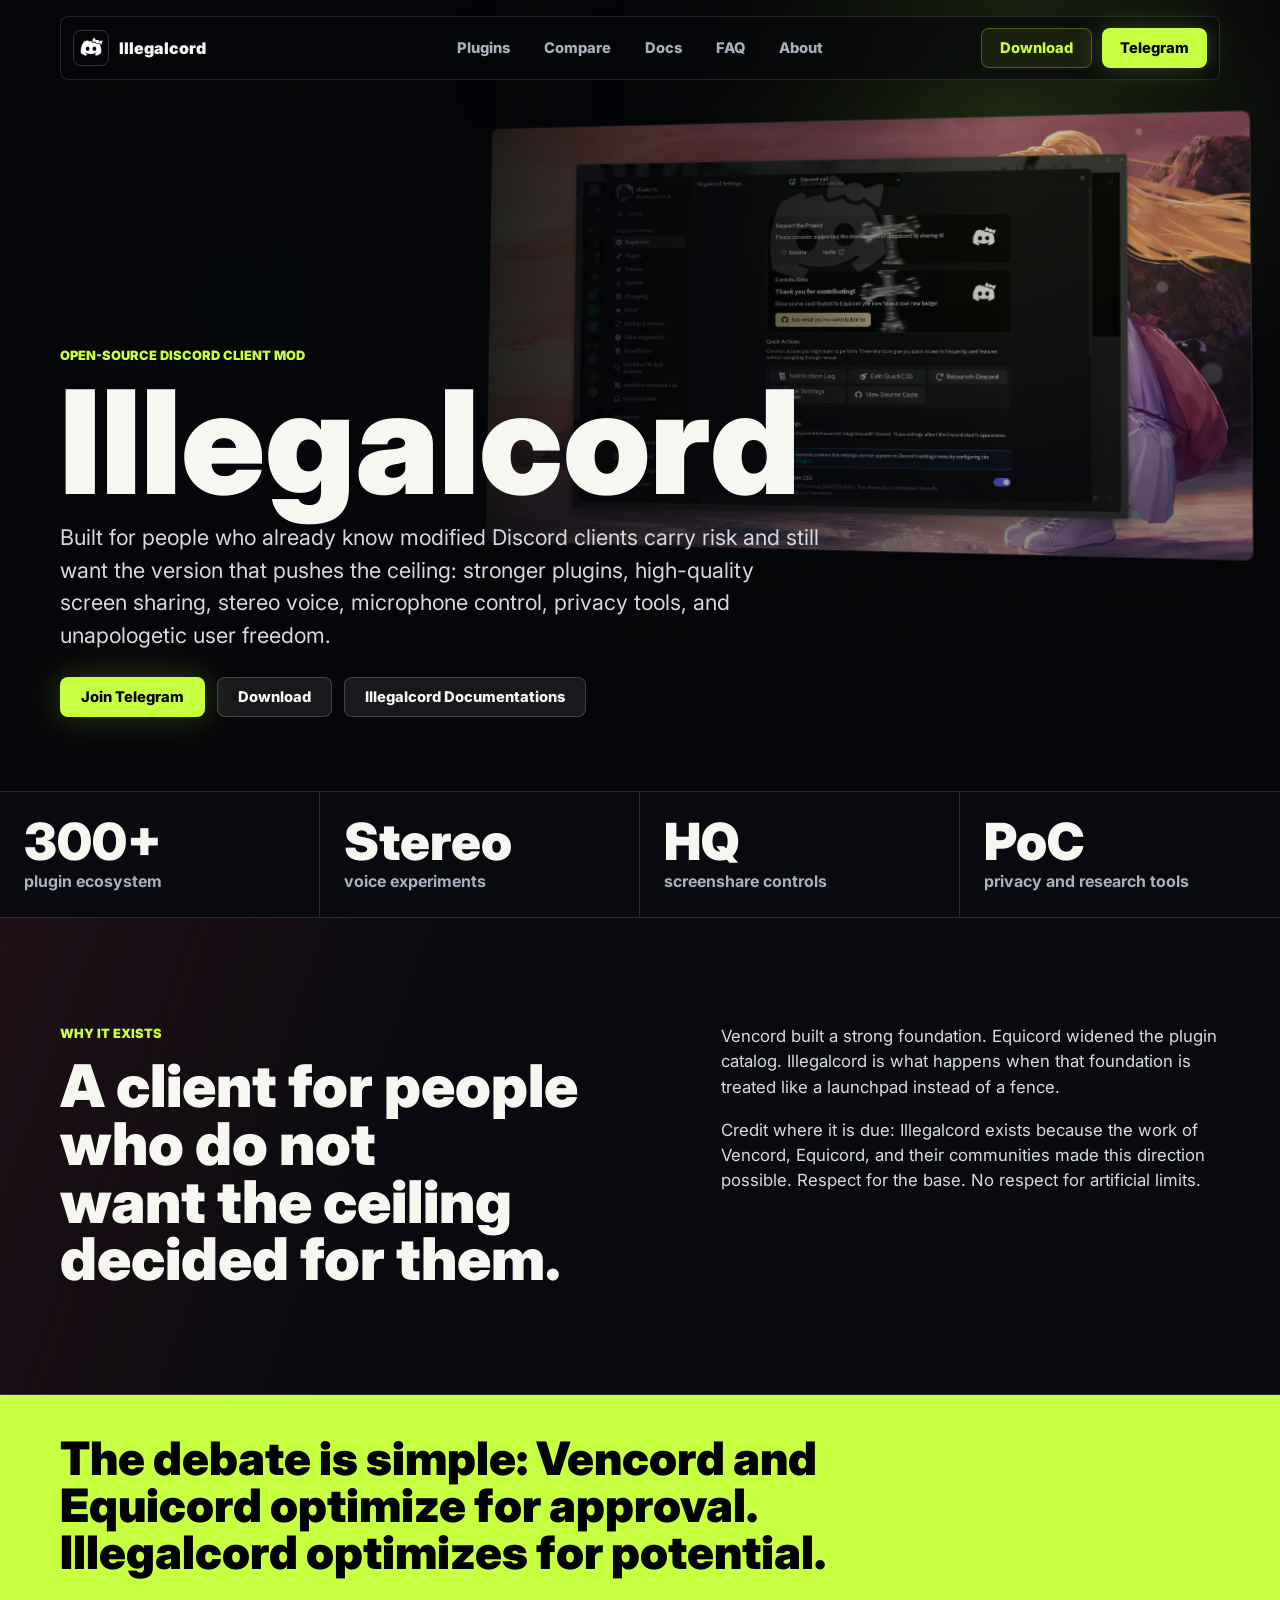
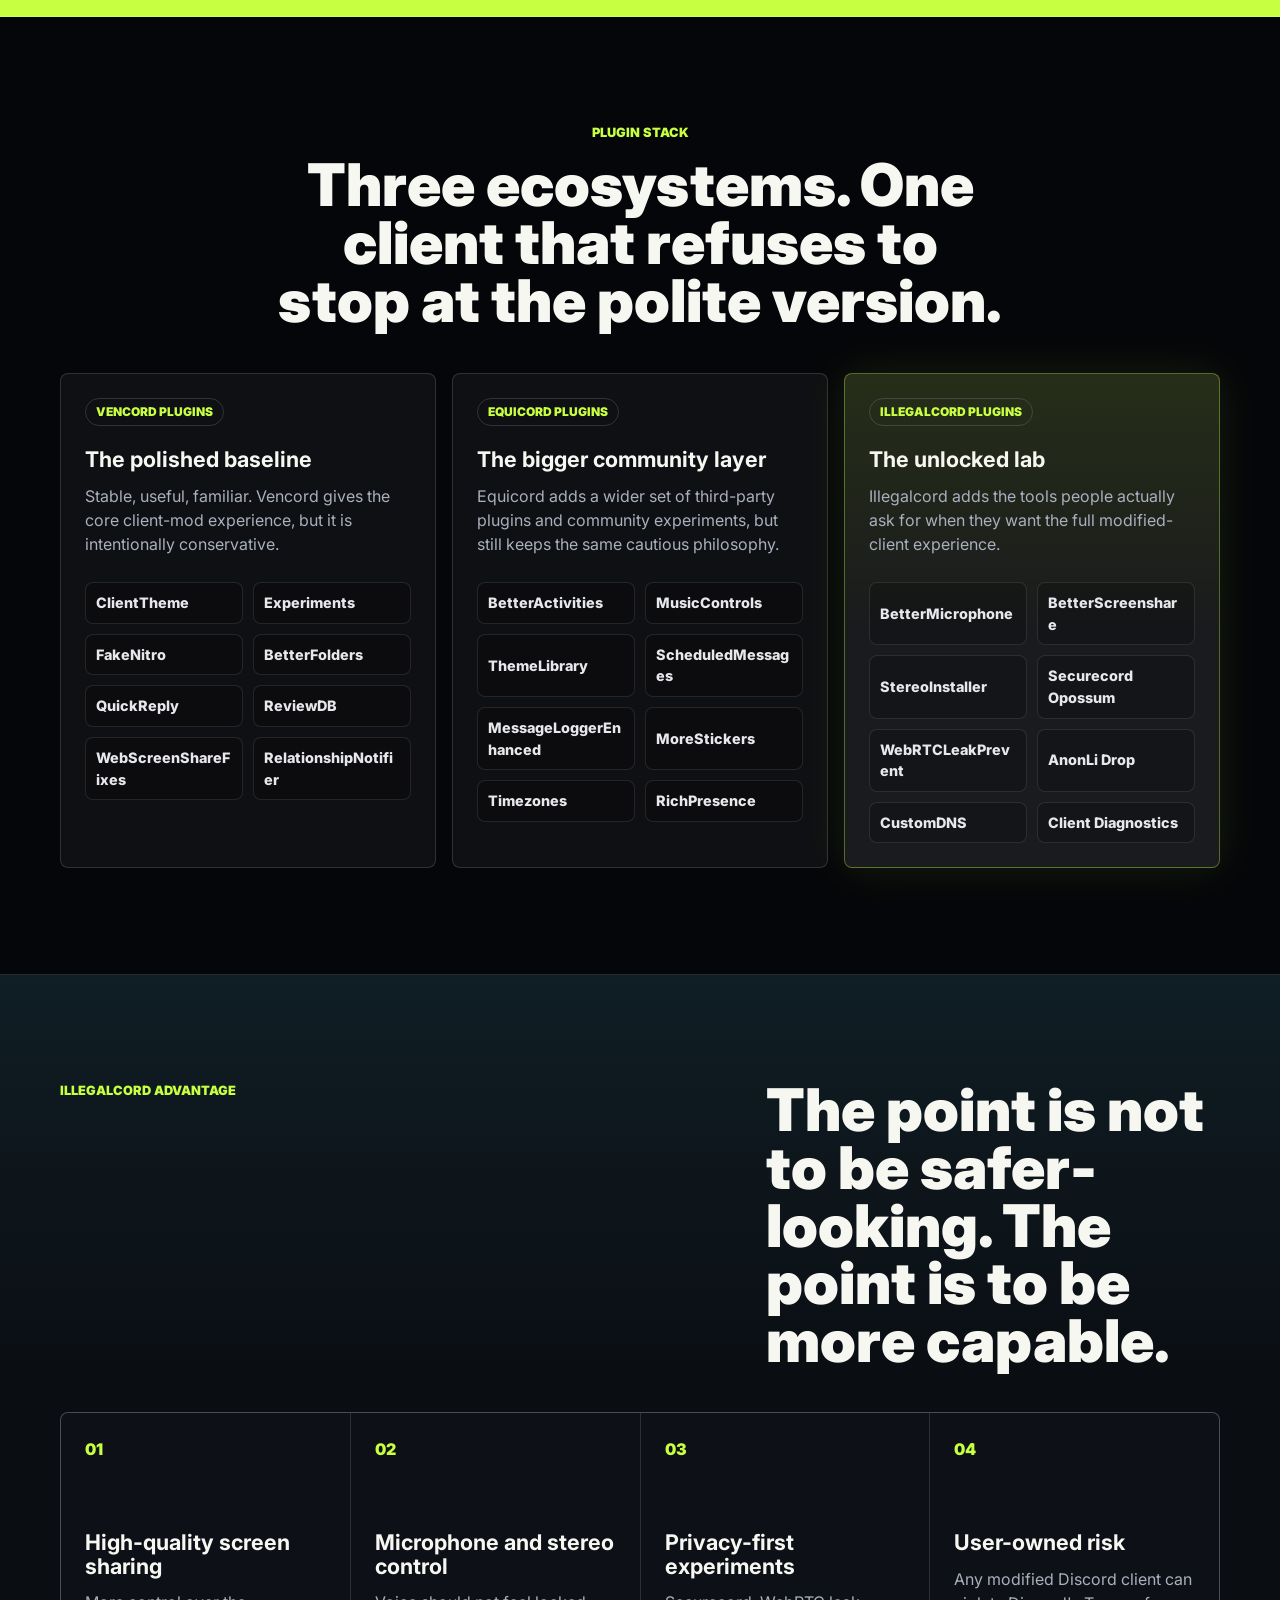
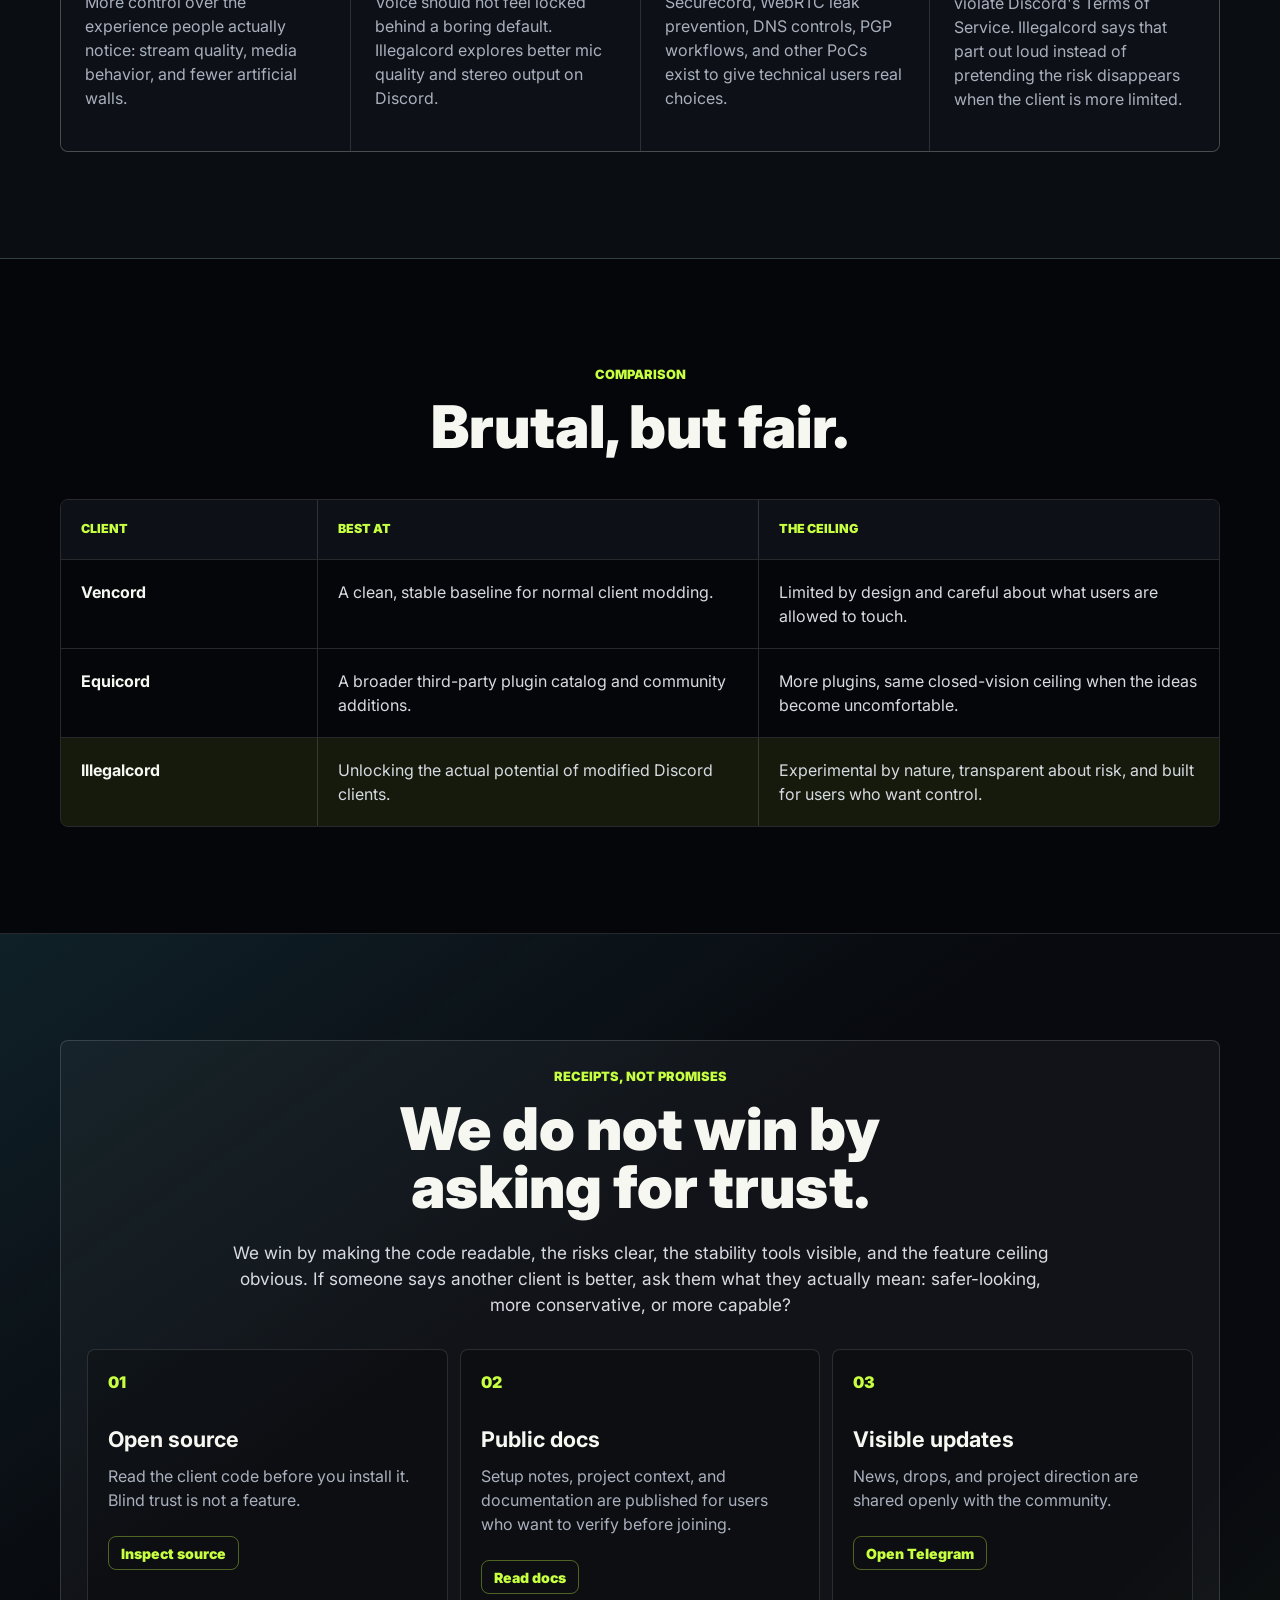
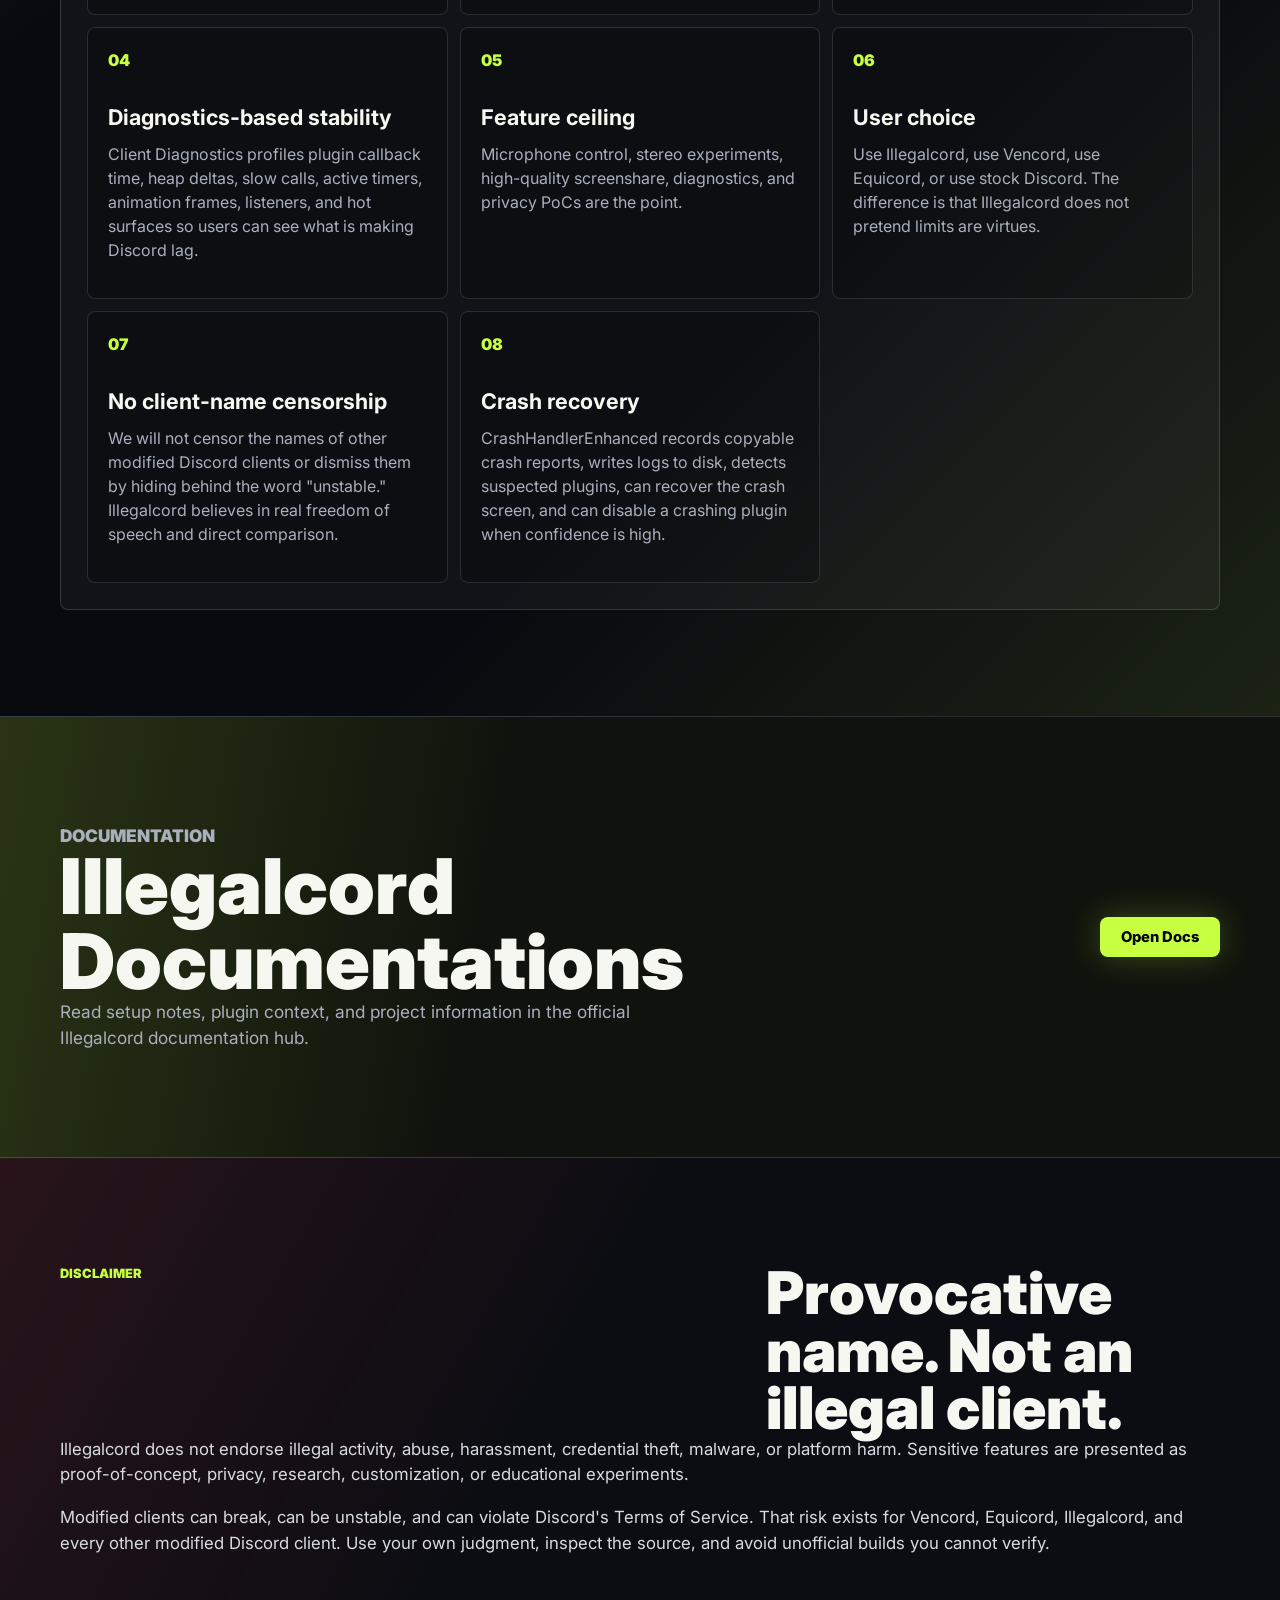
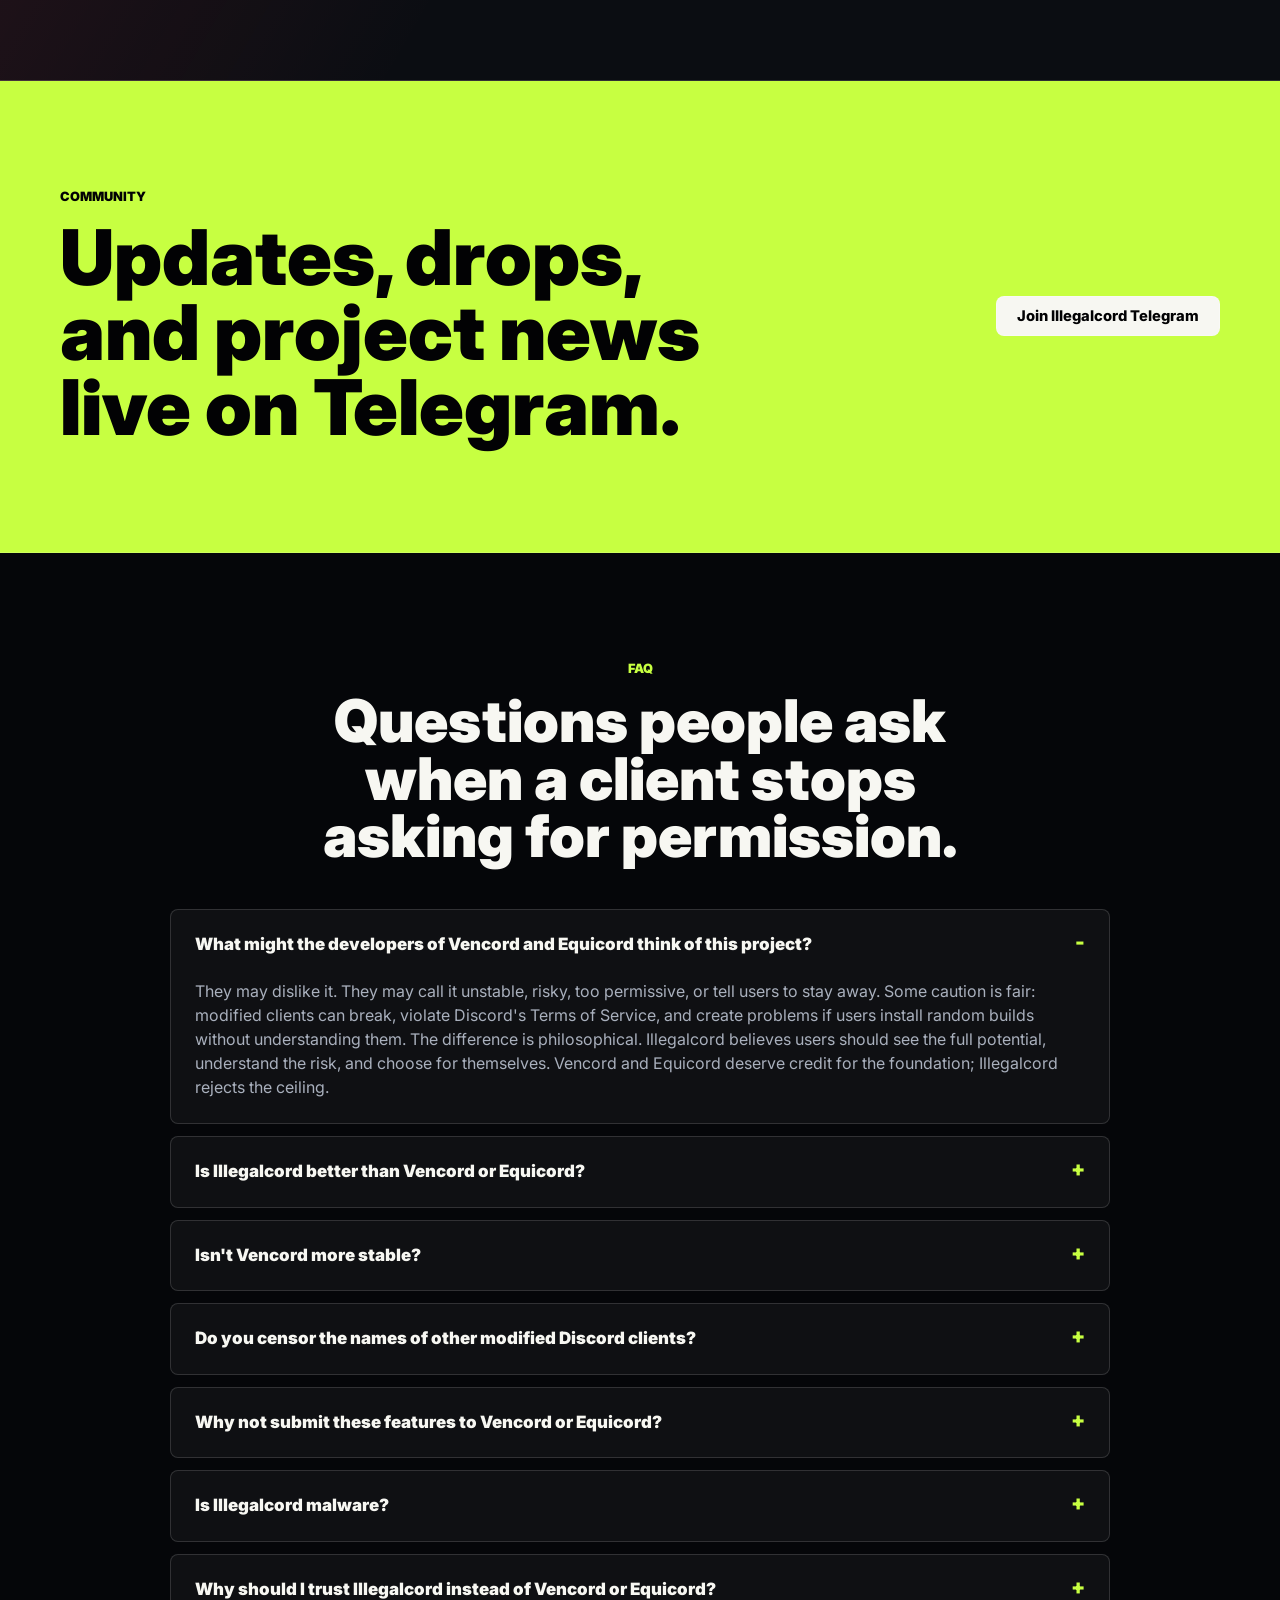
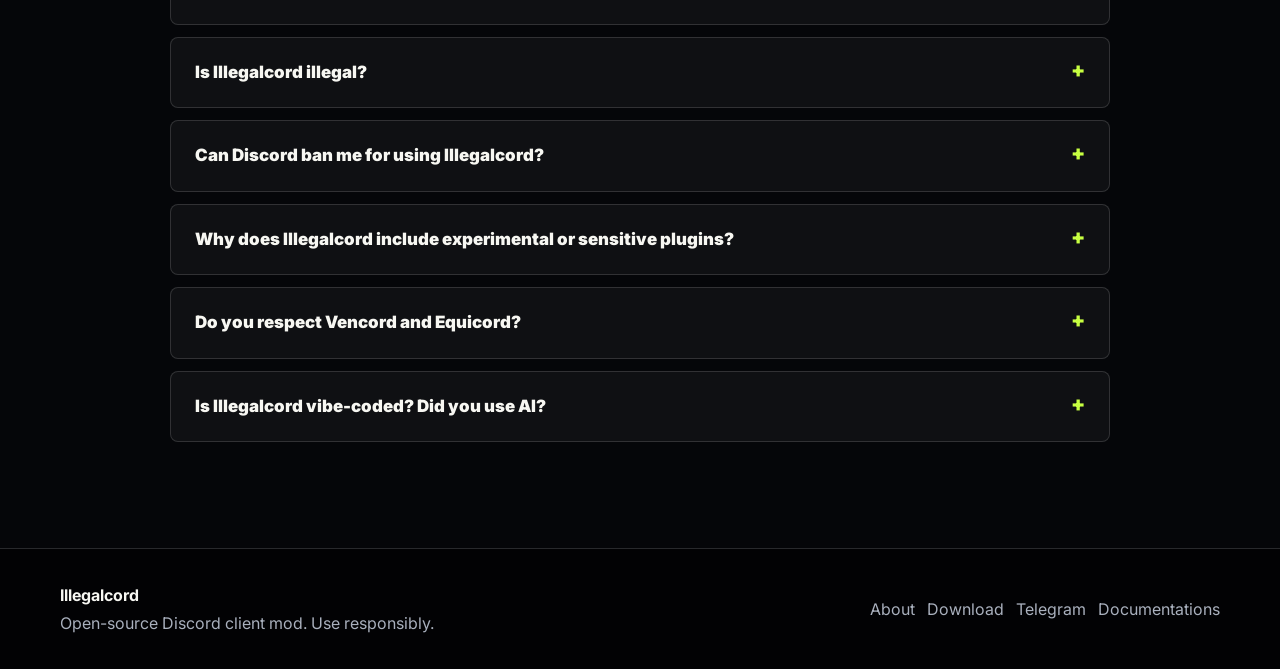
==== commit 90d83f11: "Add files via upload" ====
--- a/index.html
+++ b/index.html
@@ -23,7 +23,10 @@
             <a href="#faq">FAQ</a>
             <a href="about.html">About</a>
         </nav>
-        <a class="nav-cta" href="https://t.me/Illegalcord" target="_blank" rel="noreferrer">Telegram</a>
+        <div class="header-actions">
+            <a class="nav-download" href="#download" data-download-trigger>Download</a>
+            <a class="nav-cta" href="https://t.me/Illegalcord" target="_blank" rel="noreferrer">Telegram</a>
+        </div>
     </header>
 
     <main id="top">
@@ -44,6 +47,7 @@
                 </p>
                 <div class="hero-actions">
                     <a class="button primary" href="https://t.me/Illegalcord" target="_blank" rel="noreferrer">Join Telegram</a>
+                    <a class="button secondary" href="#download" data-download-trigger>Download</a>
                     <a class="button secondary" href="https://illegalcord.mintlify.site/" target="_blank" rel="noreferrer">Illegalcord Documentations</a>
                 </div>
             </div>
@@ -379,6 +383,21 @@
         </section>
     </main>
 
+    <div class="download-modal" data-download-modal hidden>
+        <div class="download-dialog" role="dialog" aria-modal="true" aria-labelledby="download-title">
+            <button class="download-close" type="button" data-download-close aria-label="Close download dialog">Close</button>
+            <p class="eyebrow">Download</p>
+            <h2 id="download-title">Windows user?</h2>
+            <p>
+                If you are using Windows, download <a class="inline-download" href="https://github.com/ImHisako/IllegalcordInstaller/releases/download/v1.6/Equilotl.exe" target="_blank" rel="noreferrer" data-latest-installer-link>Equilotl.exe</a> from the latest official Illegalcord installer release.
+            </p>
+            <p class="download-status" data-download-status>Checking latest installer...</p>
+            <div class="download-actions">
+                <a class="button secondary" href="https://github.com/ImHisako/IllegalcordInstaller/releases" target="_blank" rel="noreferrer">View all releases</a>
+            </div>
+        </div>
+    </div>
+
     <footer class="site-footer">
         <div>
             <strong>Illegalcord</strong>
@@ -386,6 +405,7 @@
         </div>
         <div class="footer-links">
             <a href="about.html">About</a>
+            <a href="#download" data-download-trigger>Download</a>
             <a href="https://t.me/Illegalcord" target="_blank" rel="noreferrer">Telegram</a>
             <a href="https://illegalcord.mintlify.site/" target="_blank" rel="noreferrer">Documentations</a>
         </div>
--- a/styles.css
+++ b/styles.css
@@ -105,6 +105,7 @@
 }
 
 .nav-links a,
+.nav-download,
 .nav-cta,
 .button {
     min-height: 40px;
@@ -127,6 +128,24 @@
 .nav-links a:hover {
     color: var(--text);
     background: rgba(255, 255, 255, 0.08);
+}
+
+.header-actions {
+    justify-self: end;
+    display: flex;
+    align-items: center;
+    gap: 10px;
+}
+
+.nav-download {
+    padding: 0 18px;
+    border: 1px solid rgba(199, 255, 65, 0.28);
+    background: rgba(199, 255, 65, 0.08);
+    color: var(--acid);
+}
+
+.nav-download:hover {
+    background: rgba(199, 255, 65, 0.15);
 }
 
 .nav-cta {
@@ -1138,6 +1157,115 @@
     font-weight: 900;
 }
 
+.download-modal[hidden] {
+    display: none;
+}
+
+.download-modal {
+    position: fixed;
+    inset: 0;
+    z-index: 60;
+    display: grid;
+    place-items: center;
+    padding: 24px;
+    background: rgba(2, 2, 4, 0.72);
+    backdrop-filter: blur(14px);
+}
+
+.download-dialog {
+    position: relative;
+    width: min(560px, 100%);
+    padding: 28px;
+    border: 1px solid rgba(199, 255, 65, 0.28);
+    border-radius: 8px;
+    background:
+        linear-gradient(140deg, rgba(199, 255, 65, 0.13), transparent 40%),
+        #0d1016;
+    box-shadow: var(--shadow);
+}
+
+.download-dialog h2 {
+    margin-bottom: 16px;
+    font-size: clamp(2rem, 5vw, 4rem);
+}
+
+.download-dialog p:not(.eyebrow) {
+    color: #d8dbe2;
+    font-size: 1.05rem;
+}
+
+.download-status {
+    margin: 14px 0 0;
+    padding: 10px 12px;
+    border: 1px solid rgba(199, 255, 65, 0.20);
+    border-radius: 8px;
+    background: rgba(199, 255, 65, 0.07);
+    color: var(--acid) !important;
+    font-size: 0.88rem !important;
+    font-weight: 900;
+}
+
+.download-dialog strong {
+    color: var(--acid);
+}
+
+.inline-download {
+    color: var(--acid);
+    font-weight: 900;
+    text-decoration: underline;
+    text-decoration-thickness: 2px;
+    text-underline-offset: 4px;
+}
+
+.download-close {
+    position: absolute;
+    top: 14px;
+    right: 14px;
+    min-height: 34px;
+    padding: 0 12px;
+    border: 1px solid rgba(255, 255, 255, 0.14);
+    border-radius: 8px;
+    background: rgba(255, 255, 255, 0.08);
+    color: var(--muted);
+    font: inherit;
+    font-size: 0.78rem;
+    font-weight: 900;
+    cursor: pointer;
+}
+
+.download-actions {
+    display: flex;
+    flex-wrap: wrap;
+    gap: 12px;
+    margin-top: 24px;
+}
+
+.cursor-star {
+    position: fixed;
+    left: var(--star-x);
+    top: var(--star-y);
+    z-index: 90;
+    width: var(--star-size);
+    height: var(--star-size);
+    pointer-events: none;
+    border-radius: 2px;
+    background: var(--star-color);
+    clip-path: polygon(50% 0%, 61% 35%, 98% 35%, 68% 56%, 79% 91%, 50% 70%, 21% 91%, 32% 56%, 2% 35%, 39% 35%);
+    box-shadow: 0 0 12px var(--star-color);
+    animation: cursorStarFall 900ms ease-out forwards;
+}
+
+@keyframes cursorStarFall {
+    0% {
+        opacity: 0.95;
+        transform: translate(-50%, -50%) rotate(var(--star-rot)) scale(1);
+    }
+    100% {
+        opacity: 0;
+        transform: translate(calc(-50% + var(--star-drift)), calc(-50% + var(--star-fall))) rotate(calc(var(--star-rot) + 220deg)) scale(0.2);
+    }
+}
+
 @media (max-width: 980px) {
     .site-header {
         grid-template-columns: 1fr auto;
@@ -1221,6 +1349,11 @@
         display: none;
     }
 
+    .header-actions {
+        gap: 8px;
+    }
+
+    .nav-download,
     .nav-cta {
         padding: 0 14px;
     }
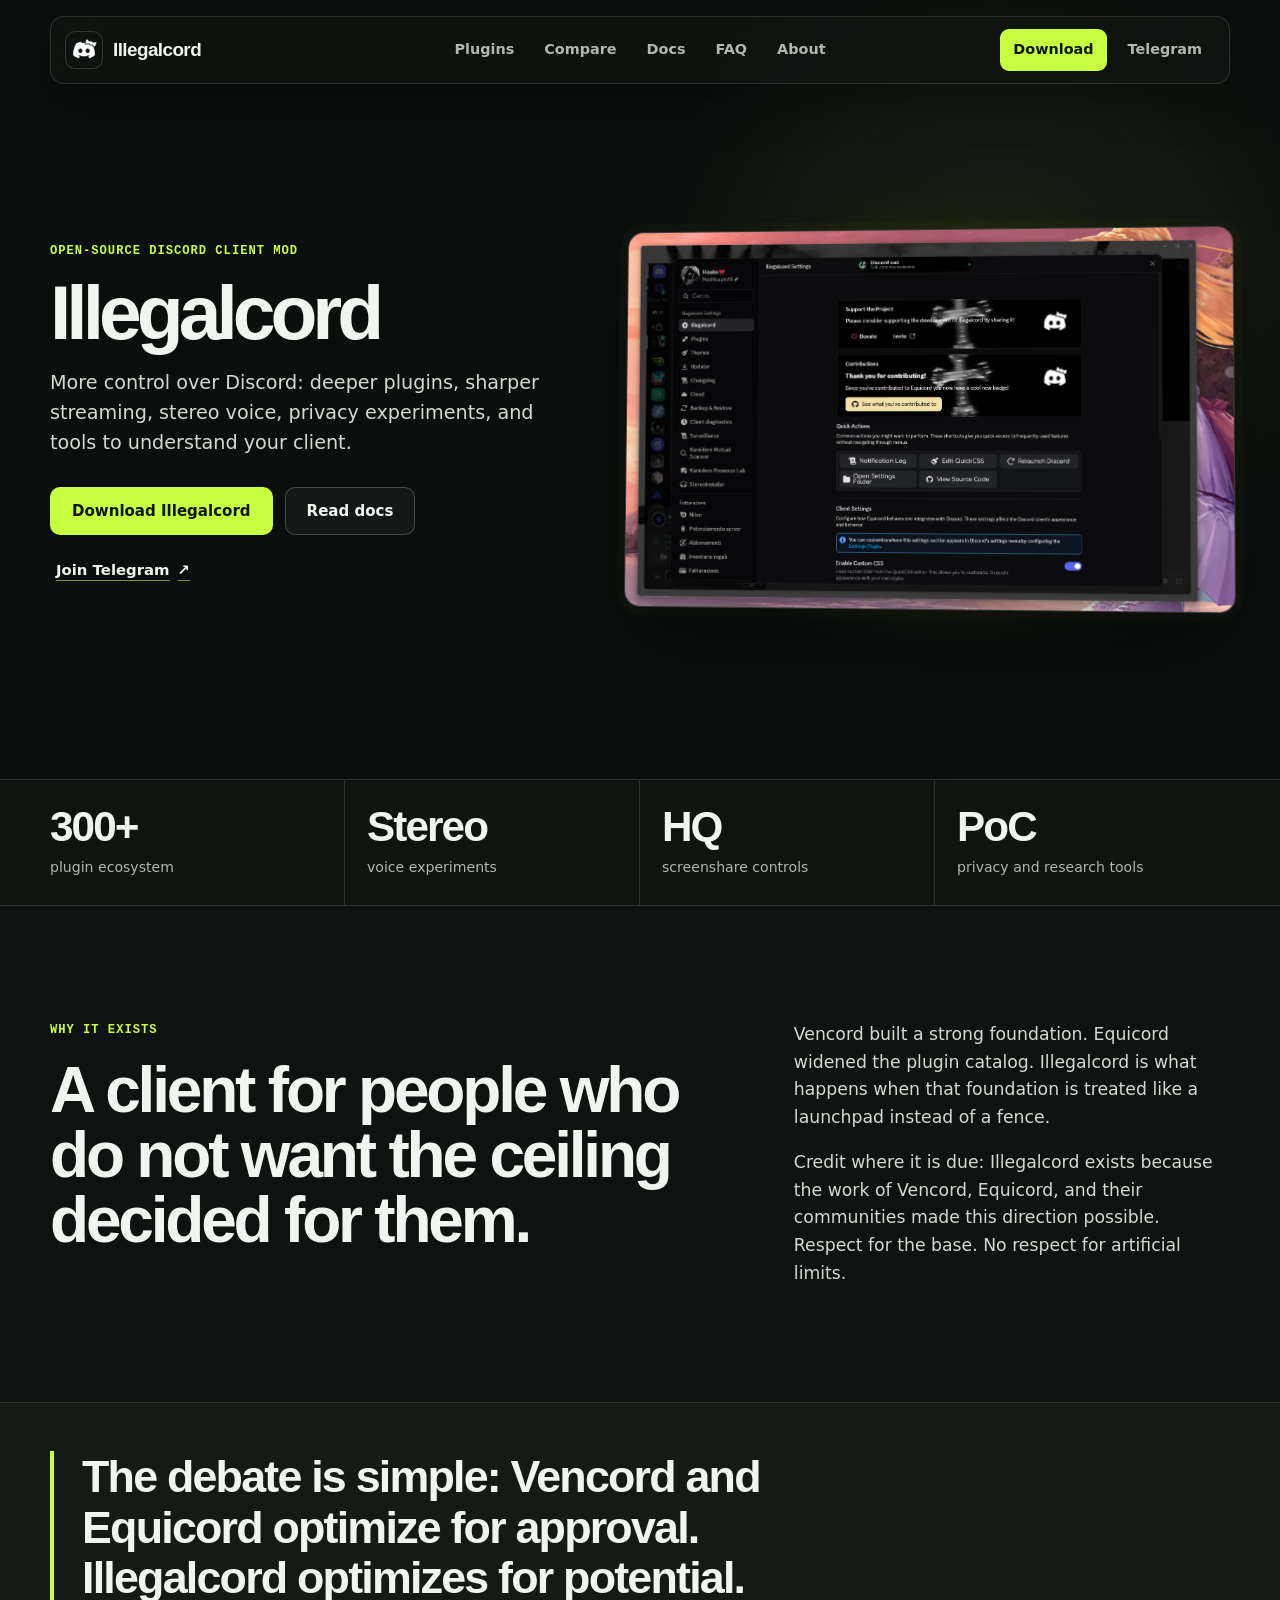
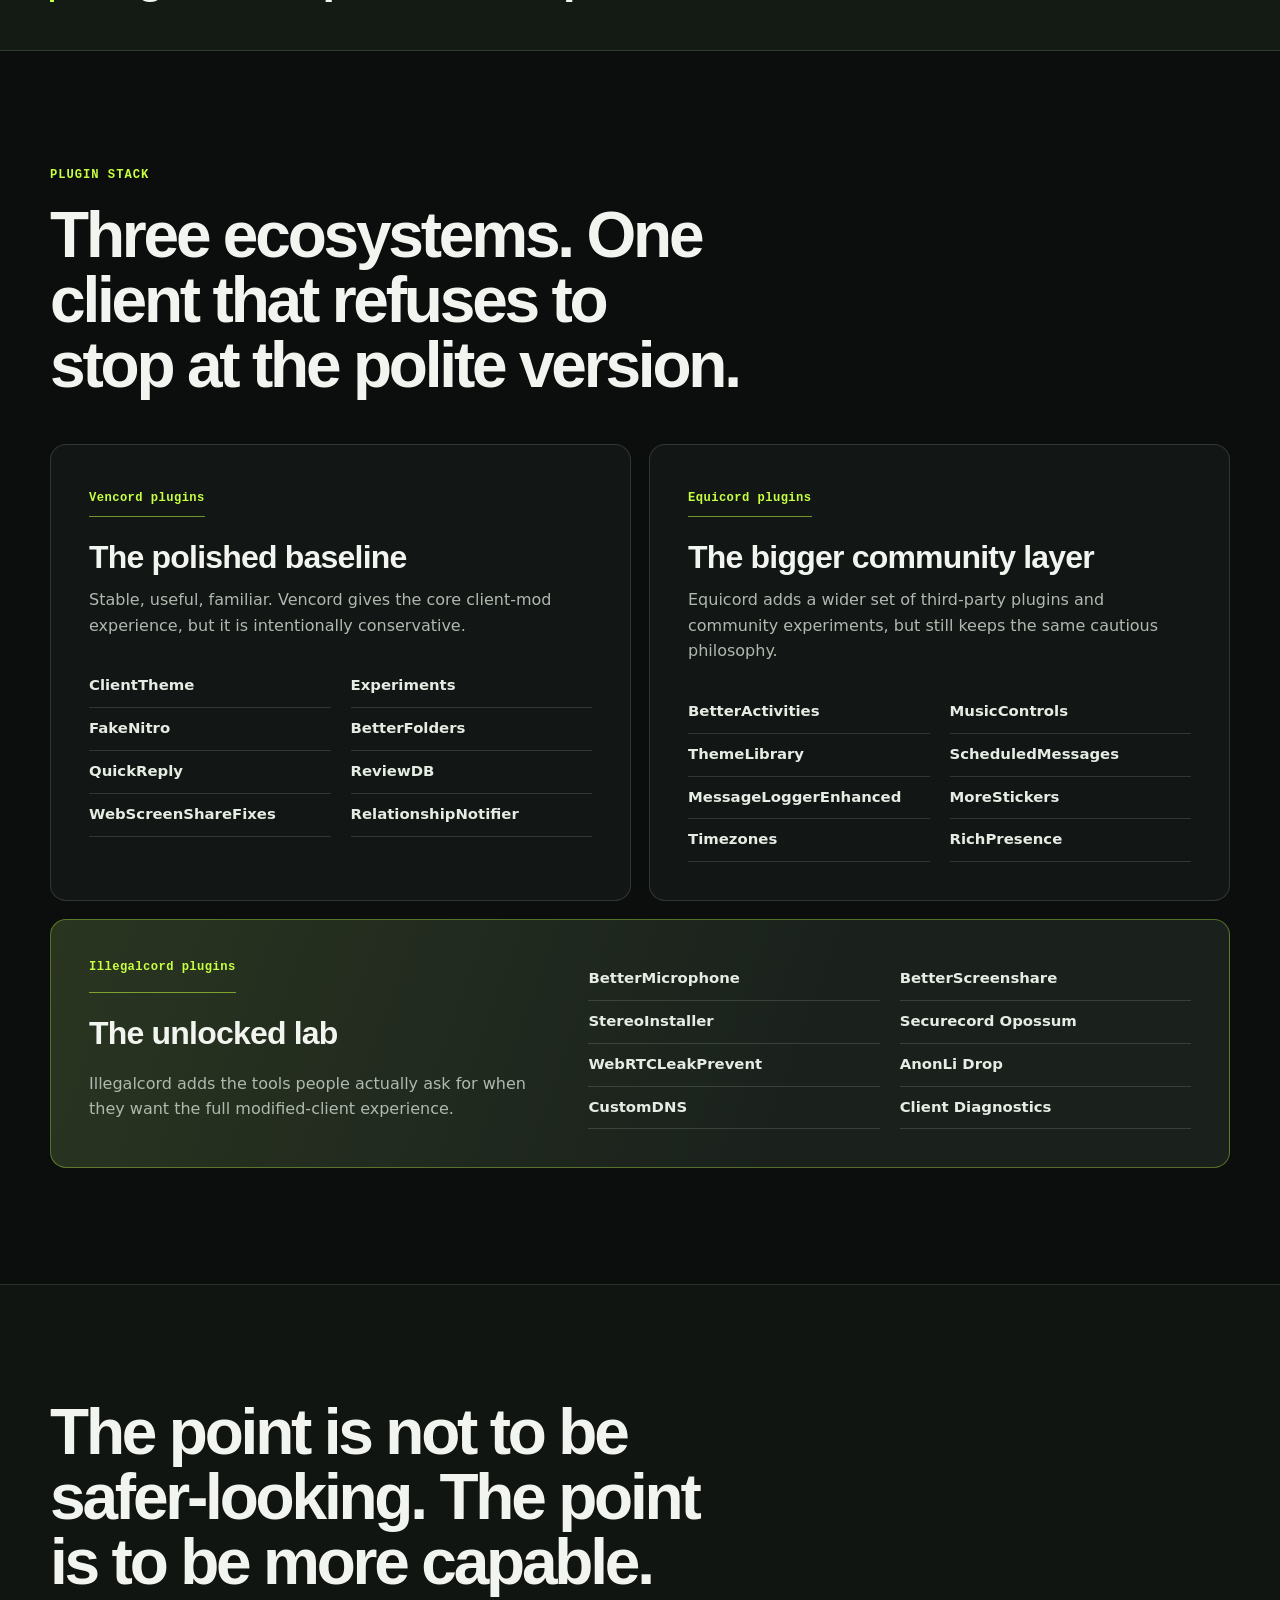
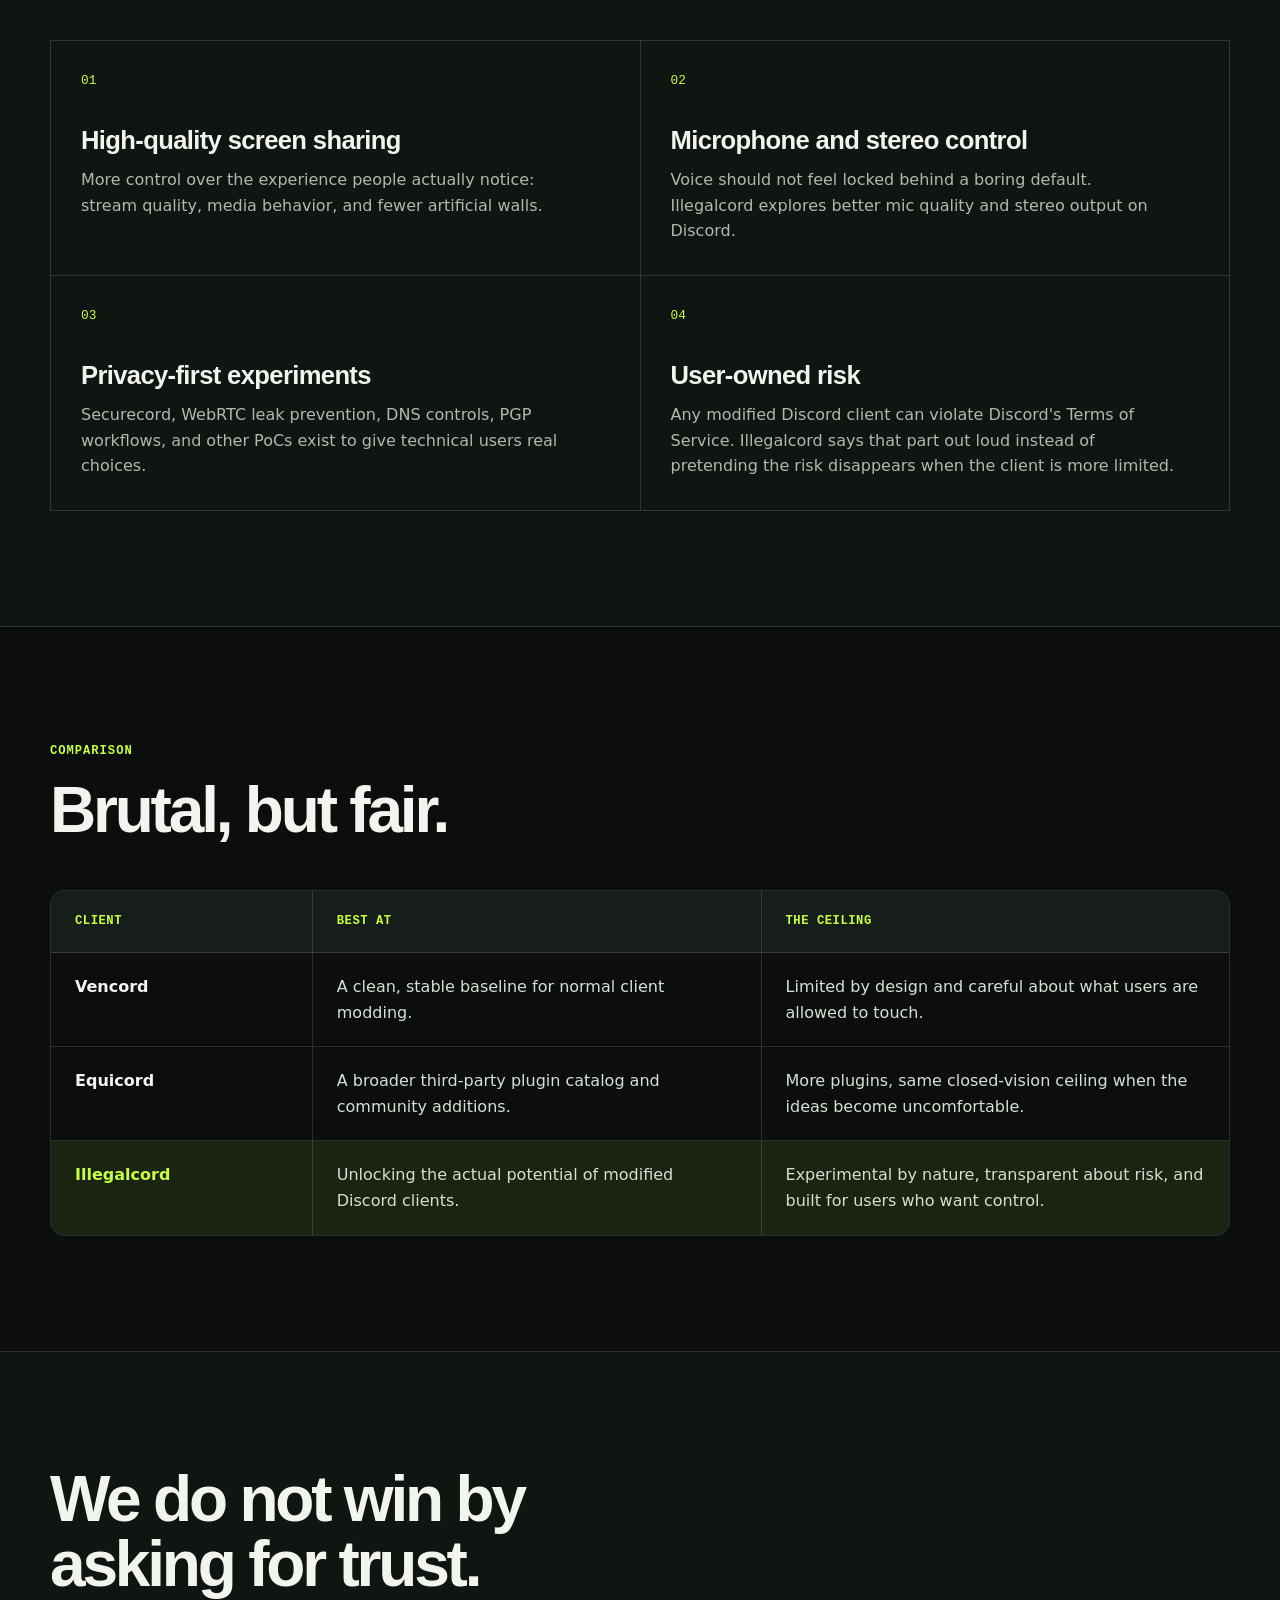
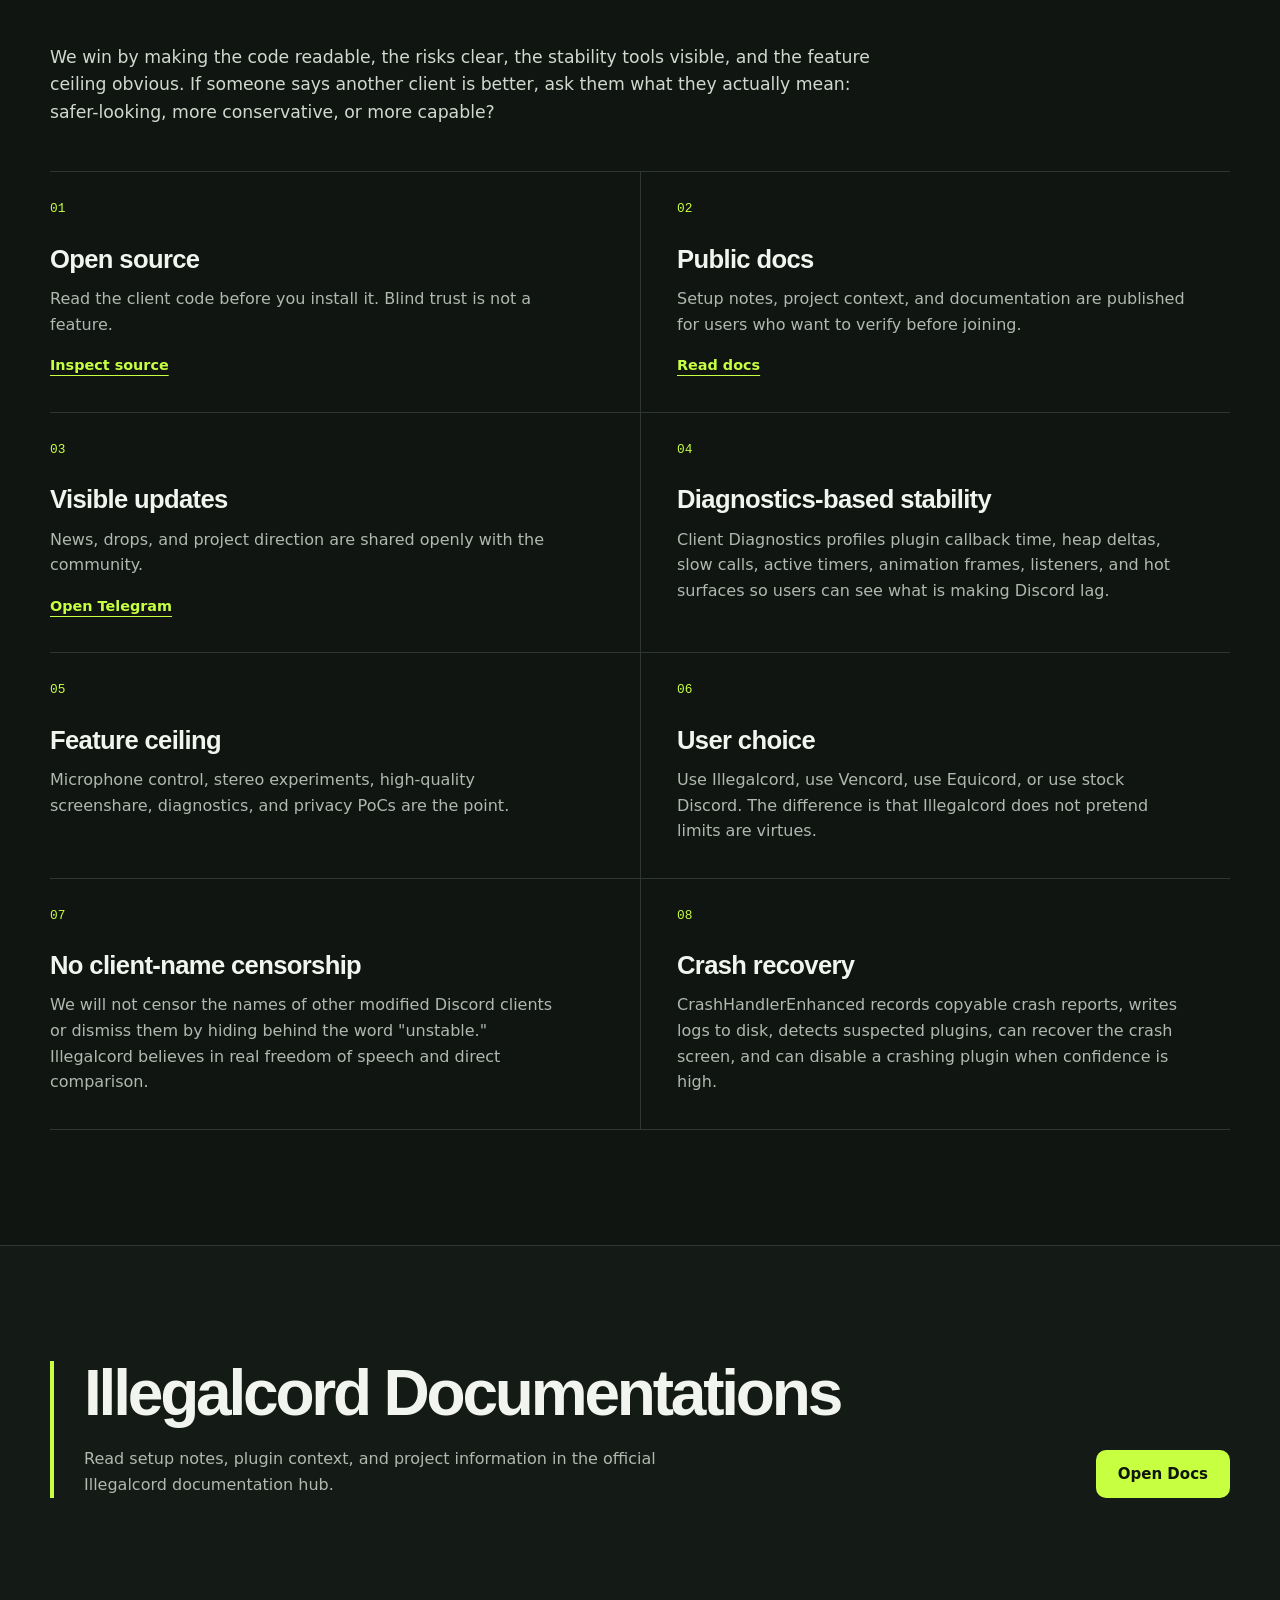
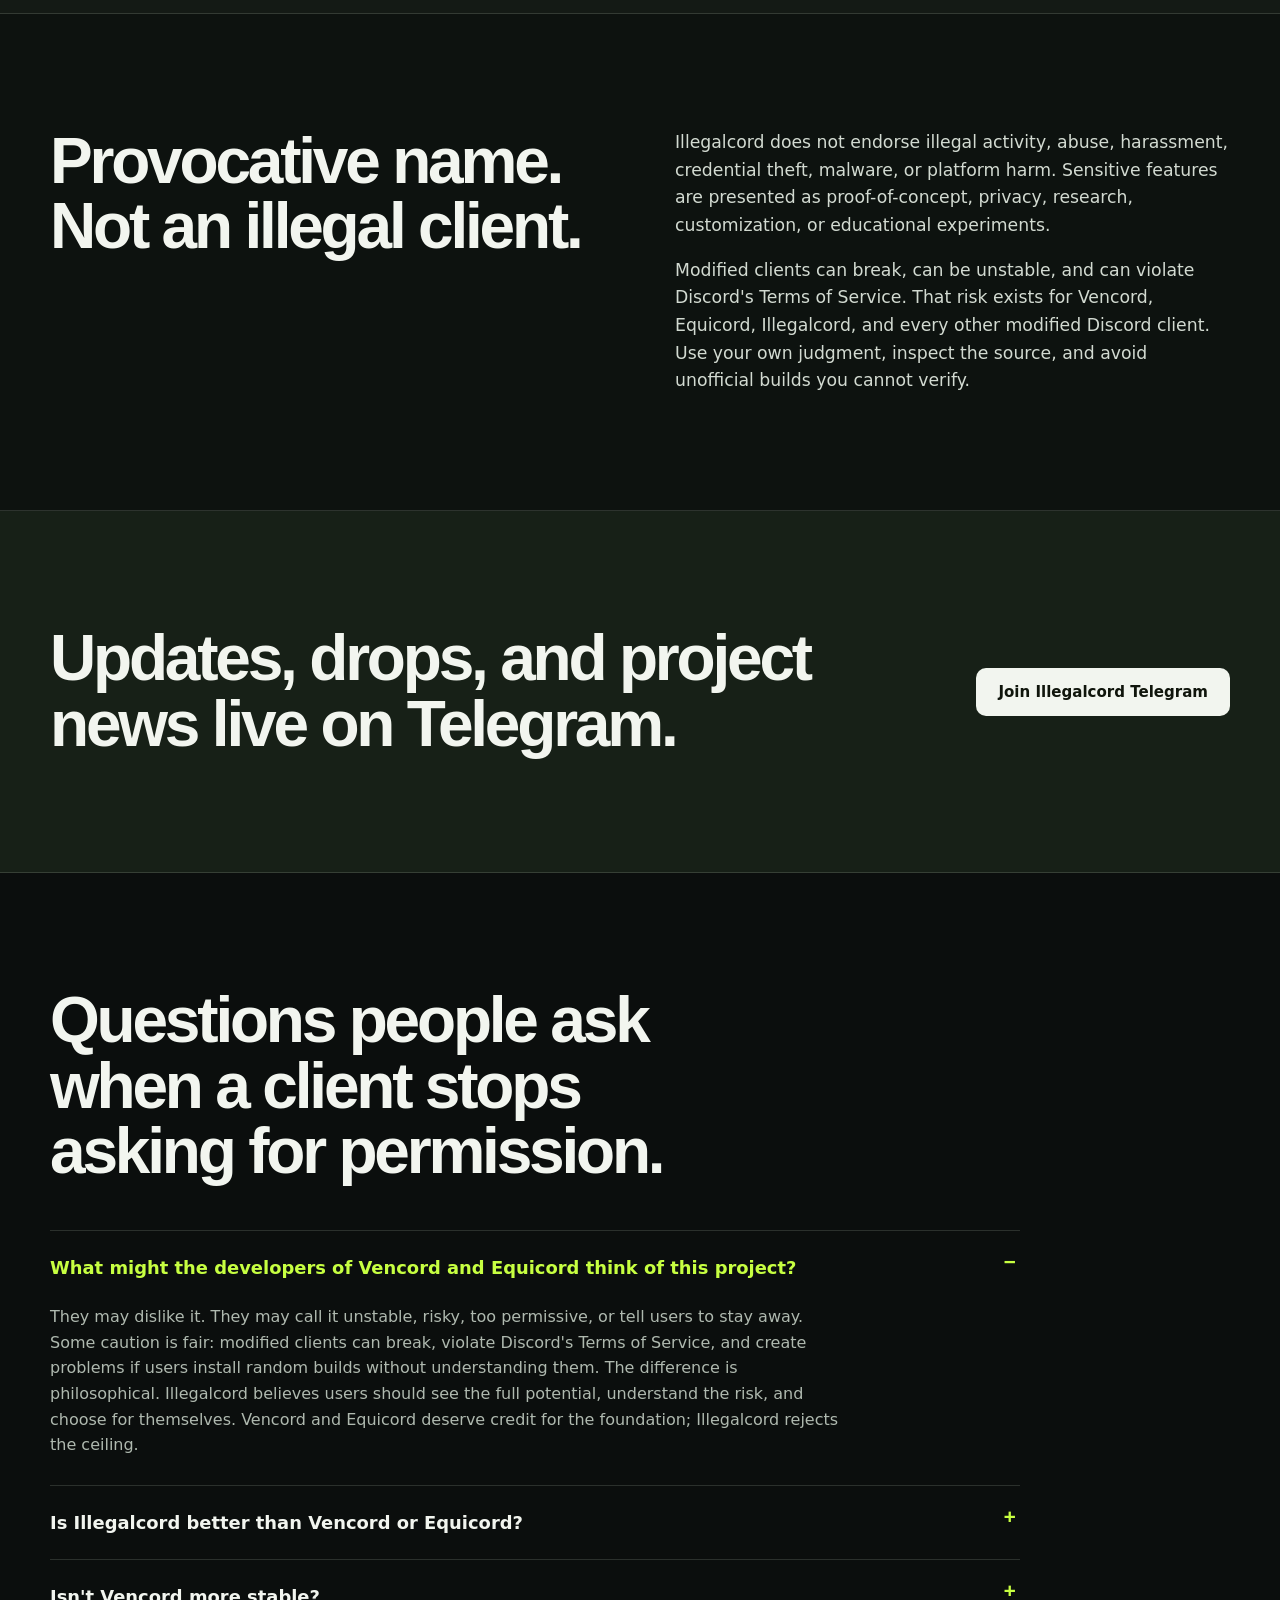
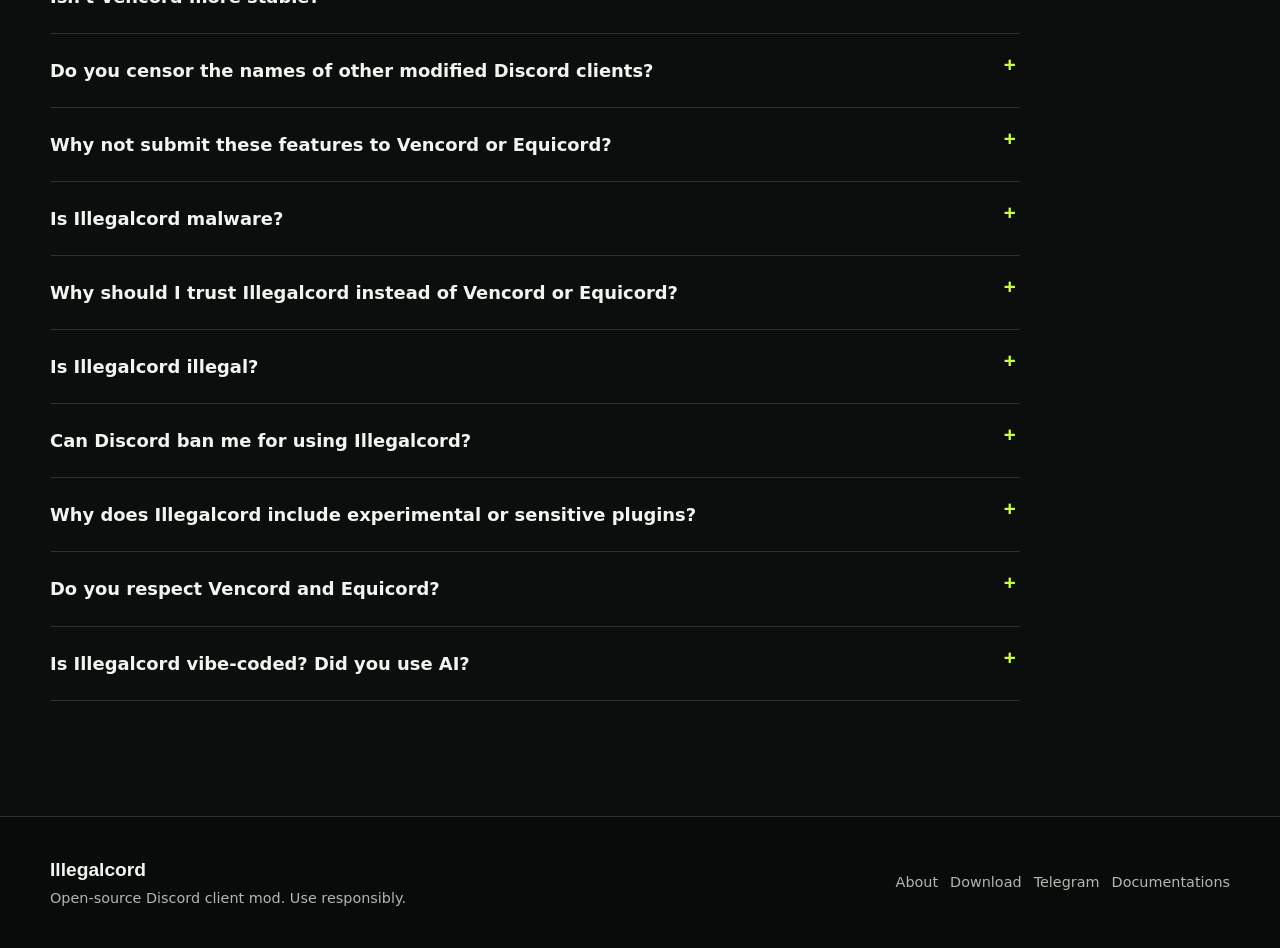
==== commit 7ad3d7c3: "Better UI" ====
--- a/index.html
+++ b/index.html
@@ -4,37 +4,40 @@
     <meta charset="UTF-8">
     <meta name="viewport" content="width=device-width, initial-scale=1.0">
     <meta name="description" content="Illegalcord is an open-source Discord client mod built for users who want more control, deeper plugins, stronger audio, better streaming, and honest risk awareness.">
-    <title>Illegalcord | Unlock the Modified Discord Experience</title>
-    <link rel="preconnect" href="https://fonts.googleapis.com">
-    <link rel="preconnect" href="https://fonts.gstatic.com" crossorigin>
-    <link href="https://fonts.googleapis.com/css2?family=Inter:wght@400;500;600;700;800;900&display=swap" rel="stylesheet">
+    <title>Illegalcord | More control over your Discord client</title>
+    <link rel="icon" type="image/png" href="Illegalcord.png">
     <link rel="stylesheet" href="styles.css">
 </head>
 <body>
+    <a class="skip-link" href="#top">Skip to content</a>
     <header class="site-header" data-header>
         <a class="brand" href="#top" aria-label="Illegalcord home">
             <img src="Illegalcord.png" alt="Illegalcord logo">
             <span>Illegalcord</span>
         </a>
-        <nav class="nav-links" aria-label="Primary navigation">
+        <nav class="nav-links" id="site-nav" aria-label="Primary navigation">
             <a href="#plugins">Plugins</a>
             <a href="#compare">Compare</a>
             <a href="#docs">Docs</a>
             <a href="#faq">FAQ</a>
             <a href="about.html">About</a>
+            <a class="mobile-community" href="https://t.me/Illegalcord" target="_blank" rel="noreferrer">Telegram</a>
         </nav>
         <div class="header-actions">
             <a class="nav-download" href="#download" data-download-trigger>Download</a>
             <a class="nav-cta" href="https://t.me/Illegalcord" target="_blank" rel="noreferrer">Telegram</a>
         </div>
+        <button class="menu-toggle" type="button" aria-controls="site-nav" aria-expanded="false" aria-label="Open navigation" data-menu-toggle>
+            <span></span><span></span><span></span>
+        </button>
     </header>
 
     <main id="top">
         <section class="hero" aria-labelledby="hero-title">
-            <div class="hero-scene" aria-hidden="true">
-                <div class="signal-grid"></div>
+            <div class="hero-scene">
+                <div class="signal-grid" aria-hidden="true"></div>
                 <figure class="client-shot">
-                    <img src="IllegalcordUI.png" alt="Illegalcord settings interface preview">
+                    <img src="IllegalcordUI.png" alt="Illegalcord settings open in a Discord client" fetchpriority="high">
                 </figure>
                 <img class="hero-mark" src="Illegalcord.png" alt="">
             </div>
@@ -42,13 +45,11 @@
             <div class="hero-content">
                 <p class="eyebrow">Open-source Discord client mod</p>
                 <h1 id="hero-title">Illegalcord</h1>
-                <p class="hero-copy">
-                    Built for people who already know modified Discord clients carry risk and still want the version that pushes the ceiling: stronger plugins, high-quality screen sharing, stereo voice, microphone control, privacy tools, and unapologetic user freedom.
-                </p>
+                <p class="hero-copy">More control over Discord: deeper plugins, sharper streaming, stereo voice, privacy experiments, and tools to understand your client.</p>
                 <div class="hero-actions">
-                    <a class="button primary" href="https://t.me/Illegalcord" target="_blank" rel="noreferrer">Join Telegram</a>
-                    <a class="button secondary" href="#download" data-download-trigger>Download</a>
-                    <a class="button secondary" href="https://illegalcord.mintlify.site/" target="_blank" rel="noreferrer">Illegalcord Documentations</a>
+                    <a class="button primary" href="#download" data-download-trigger>Download Illegalcord</a>
+                    <a class="button secondary" href="https://illegalcord.mintlify.site/" target="_blank" rel="noreferrer">Read docs</a>
+                    <a class="text-link" href="https://t.me/Illegalcord" target="_blank" rel="noreferrer">Join Telegram <span aria-hidden="true">↗</span></a>
                 </div>
             </div>
         </section>
@@ -150,7 +151,6 @@
 
         <section class="section feature-band" aria-labelledby="features-title">
             <div class="section-heading">
-                <p class="eyebrow">Illegalcord advantage</p>
                 <h2 id="features-title">The point is not to be safer-looking. The point is to be more capable.</h2>
             </div>
             <div class="feature-list">
@@ -210,7 +210,6 @@
         <section class="section receipts-section" aria-labelledby="receipts-title">
             <div class="receipts-panel">
                 <div class="section-heading centered">
-                    <p class="eyebrow">Receipts, not promises</p>
                     <h2 id="receipts-title">We do not win by asking for trust.</h2>
                 </div>
                 <p class="receipts-lead">
@@ -267,7 +266,6 @@
         <section class="section docs-section" id="docs" aria-labelledby="docs-title">
             <div class="docs-panel">
                 <div>
-                    <p class="eyebrow">Documentation</p>
                     <h2 id="docs-title">Illegalcord Documentations</h2>
                     <p>
                         Read setup notes, plugin context, and project information in the official Illegalcord documentation hub.
@@ -279,7 +277,6 @@
 
         <section class="section disclaimer-section" aria-labelledby="disclaimer-title">
             <div class="section-heading">
-                <p class="eyebrow">Disclaimer</p>
                 <h2 id="disclaimer-title">Provocative name. Not an illegal client.</h2>
             </div>
             <div class="disclaimer-copy">
@@ -294,7 +291,6 @@
 
         <section class="section telegram-section" aria-labelledby="telegram-title">
             <div>
-                <p class="eyebrow">Community</p>
                 <h2 id="telegram-title">Updates, drops, and project news live on Telegram.</h2>
             </div>
             <a class="button secondary light" href="https://t.me/Illegalcord" target="_blank" rel="noreferrer">Join Illegalcord Telegram</a>
@@ -302,7 +298,6 @@
 
         <section class="section faq-section" id="faq" aria-labelledby="faq-title">
             <div class="section-heading centered">
-                <p class="eyebrow">FAQ</p>
                 <h2 id="faq-title">Questions people ask when a client stops asking for permission.</h2>
             </div>
 
@@ -391,7 +386,7 @@
             <p>
                 If you are using Windows, download <a class="inline-download" href="https://github.com/ImHisako/IllegalcordInstaller/releases/download/v1.6/Equilotl.exe" target="_blank" rel="noreferrer" data-latest-installer-link>Equilotl.exe</a> from the latest official Illegalcord installer release.
             </p>
-            <p class="download-status" data-download-status>Checking latest installer...</p>
+            <p class="download-status" aria-live="polite" data-download-status>Checking latest installer...</p>
             <div class="download-actions">
                 <a class="button secondary" href="https://github.com/ImHisako/IllegalcordInstaller/releases" target="_blank" rel="noreferrer">View all releases</a>
             </div>
--- a/styles.css
+++ b/styles.css
@@ -1,1575 +1,361 @@
 :root {
-    color-scheme: dark;
-    --bg: #050609;
-    --panel: #0d1016;
-    --panel-strong: #141822;
-    --text: #f7f7f2;
-    --muted: #a9b0bd;
-    --line: rgba(255, 255, 255, 0.14);
-    --acid: #c7ff41;
-    --cyan: #55e6ff;
-    --red: #ff455f;
-    --violet: #b985ff;
-    --black: #020204;
-    --shadow: 0 24px 90px rgba(0, 0, 0, 0.45);
-}
-
-* {
-    box-sizing: border-box;
-}
-
-html {
-    scroll-behavior: smooth;
-}
-
+  color-scheme: dark;
+  --bg: #0b0e0d;
+  --surface: #121715;
+  --surface-raised: #1a211d;
+  --text: #f2f5ef;
+  --muted: #afb9af;
+  --line: rgba(224, 239, 221, .15);
+  --acid: #c7ff41;
+  --ink: #10150c;
+  --max-width: 1180px;
+}
+* { box-sizing: border-box; }
+html { scroll-behavior: smooth; }
 body {
-    margin: 0;
-    background: var(--bg);
-    color: var(--text);
-    font-family: Inter, system-ui, -apple-system, BlinkMacSystemFont, "Segoe UI", sans-serif;
-    line-height: 1.5;
-    overflow-x: hidden;
-}
-
-body::before {
-    content: "";
-    position: fixed;
-    inset: 0;
-    z-index: -3;
-    background:
-        linear-gradient(rgba(255, 255, 255, 0.025) 1px, transparent 1px),
-        linear-gradient(90deg, rgba(255, 255, 255, 0.025) 1px, transparent 1px),
-        #050609;
-    background-size: 52px 52px;
-}
-
-a {
-    color: inherit;
-    text-decoration: none;
-}
-
-img {
-    display: block;
-    max-width: 100%;
-}
-
+  margin: 0;
+  background: var(--bg);
+  color: var(--text);
+  font-family: "Segoe UI Variable", "Segoe UI", system-ui, sans-serif;
+  line-height: 1.6;
+}
+body.modal-open { overflow: hidden; }
+a { color: inherit; text-decoration: none; }
+button { font: inherit; }
+img { display: block; max-width: 100%; }
+figure { margin: 0; }
+::selection { background: var(--acid); color: var(--ink); }
+:focus-visible { outline: 2px solid var(--acid); outline-offset: 4px; }
+.skip-link {
+  position: fixed; top: 8px; left: 8px; z-index: 120;
+  padding: 10px 16px; background: var(--acid); color: var(--ink);
+  transform: translateY(-160%);
+}
+.skip-link:focus { transform: translateY(0); }
+main { overflow: clip; }
+section[id] { scroll-margin-top: 106px; }
 .site-header {
-    position: fixed;
-    top: 16px;
-    left: 50%;
-    z-index: 20;
-    width: min(1160px, calc(100% - 32px));
-    height: 64px;
-    transform: translateX(-50%);
-    display: grid;
-    grid-template-columns: 1fr auto 1fr;
-    align-items: center;
-    gap: 20px;
-    padding: 10px 12px;
-    border: 1px solid rgba(255, 255, 255, 0.12);
-    border-radius: 8px;
-    background: rgba(5, 6, 9, 0.68);
-    backdrop-filter: blur(18px);
-    box-shadow: 0 12px 40px rgba(0, 0, 0, 0.24);
-    transition: background 200ms ease, border-color 200ms ease, top 200ms ease;
-}
-
-.site-header.is-scrolled {
-    top: 8px;
-    background: rgba(5, 6, 9, 0.88);
-    border-color: rgba(199, 255, 65, 0.28);
-}
-
+  position: fixed; top: 16px; left: 50%; z-index: 30;
+  display: grid; grid-template-columns: 1fr auto 1fr; align-items: center; gap: 22px;
+  width: min(var(--max-width), calc(100% - 32px)); min-height: 68px; padding: 9px 14px;
+  border: 1px solid var(--line); border-radius: 14px;
+  background: rgba(15, 20, 17, .93); box-shadow: 0 18px 45px rgba(0, 0, 0, .26);
+  backdrop-filter: blur(18px); transform: translateX(-50%);
+  transition: top 200ms ease, background 200ms ease, border-color 200ms ease;
+}
+.site-header.is-scrolled { top: 8px; border-color: rgba(199, 255, 65, .28); background: rgba(12, 16, 14, .98); }
 .brand {
-    display: inline-flex;
-    align-items: center;
-    gap: 10px;
-    width: max-content;
-    font-weight: 900;
-    letter-spacing: 0;
-}
-
-.brand img {
-    width: 36px;
-    height: 36px;
-    border-radius: 8px;
-    object-fit: cover;
-    border: 1px solid rgba(255, 255, 255, 0.18);
-}
-
-.nav-links {
-    display: flex;
-    align-items: center;
-    justify-content: center;
-    gap: 6px;
-}
-
-.nav-links a,
-.nav-download,
-.nav-cta,
+  display: inline-flex; align-items: center; gap: 10px; width: max-content;
+  font-family: Bahnschrift, "Arial Narrow", sans-serif; font-size: 1.18rem;
+  font-weight: 700; letter-spacing: -.03em;
+}
+.brand img { width: 38px; height: 38px; border: 1px solid rgba(255,255,255,.16); border-radius: 10px; object-fit: cover; }
+.nav-links, .header-actions { display: flex; align-items: center; }
+.nav-links { gap: 4px; }
+.header-actions { justify-self: end; gap: 8px; }
+.nav-links a, .nav-download, .nav-cta {
+  display: inline-flex; align-items: center; justify-content: center;
+  min-height: 42px; padding: 0 13px; border-radius: 9px;
+  font-size: .9rem; font-weight: 650; white-space: nowrap;
+  transition: color 180ms ease, background 180ms ease, transform 180ms ease;
+}
+.nav-links a { color: var(--muted); }
+.nav-links a:hover, .nav-links a[aria-current="page"] { color: var(--text); background: rgba(255,255,255,.07); }
+.nav-download { background: var(--acid); color: var(--ink); font-weight: 750; }
+.nav-download:hover { background: #d9ff79; transform: translateY(-1px); }
+.nav-cta { color: var(--muted); }
+.nav-cta:hover { color: var(--text); }
+.nav-links .mobile-community, .menu-toggle { display: none; }
+h1, h2, h3, p { margin-top: 0; }
+h1, h2, h3 {
+  font-family: Bahnschrift, "Arial Narrow", "Segoe UI Variable", sans-serif;
+  font-stretch: condensed; font-weight: 700;
+}
+h1 { margin-bottom: 20px; line-height: .91; letter-spacing: -.065em; text-wrap: balance; }
+h2 { margin-bottom: 0; font-size: clamp(2.4rem, 5vw, 4.9rem); line-height: 1.02; letter-spacing: -.05em; text-wrap: balance; }
+h3 { margin-bottom: 12px; font-size: clamp(1.35rem, 2vw, 1.75rem); line-height: 1.14; letter-spacing: -.025em; }
+.eyebrow {
+  margin: 0 0 17px; color: var(--acid);
+  font-family: "Cascadia Code", Consolas, monospace; font-size: .76rem;
+  font-weight: 600; letter-spacing: .08em; text-transform: uppercase;
+}
+.hero {
+  position: relative; display: grid;
+  grid-template-columns: minmax(0,.92fr) minmax(0,1.08fr);
+  align-items: center; gap: clamp(28px,4vw,68px); min-height: min(780px,100dvh);
+  padding: 150px max(24px,calc((100vw - var(--max-width))/2)) 92px;
+  border-bottom: 1px solid var(--line);
+  background: radial-gradient(circle at 78% 39%,rgba(199,255,65,.085),transparent 33%),var(--bg);
+}
+.hero-content { grid-column: 1; grid-row: 1; position: relative; z-index: 1; }
+.hero h1 { font-size: clamp(4rem,6vw,6rem); }
+.hero-copy { max-width: 49ch; margin-bottom: 30px; color: #d2dad1; font-size: clamp(1.05rem,1.5vw,1.25rem); line-height: 1.55; text-wrap: pretty; }
+.hero-scene {
+  position: relative; grid-column: 2; grid-row: 1; display: grid; place-items: center;
+  min-width: 0; min-height: 480px; isolation: isolate;
+}
+.hero-scene::before {
+  content: ""; position: absolute; inset: 9% -6%; z-index: -2; border-radius: 50%;
+  background: radial-gradient(circle,rgba(199,255,65,.15),transparent 66%); filter: blur(28px);
+}
+.signal-grid {
+  position: absolute; inset: 0; z-index: -1;
+  background: linear-gradient(rgba(199,255,65,.04) 1px,transparent 1px),linear-gradient(90deg,rgba(199,255,65,.04) 1px,transparent 1px);
+  background-size: 42px 42px; mask-image: radial-gradient(ellipse,#000 15%,transparent 72%);
+}
+.client-shot {
+  width: 100%; aspect-ratio: 16/10; overflow: hidden;
+  border: 1px solid rgba(245,255,237,.2); border-radius: 16px; background: #090b0a;
+  box-shadow: 0 38px 90px rgba(0,0,0,.4),0 0 0 8px rgba(199,255,65,.025);
+  transform: perspective(1200px) rotateY(-4deg) rotateX(2deg);
+}
+.client-shot img { width: 100%; height: 100%; object-fit: cover; transform: scale(1.15); }
+.hero-mark { position: absolute; right: -2%; bottom: 2%; z-index: -1; width: 26%; opacity: .12; transform: rotate(10deg); }
+.hero-actions, .footer-links, .download-actions { display: flex; flex-wrap: wrap; align-items: center; gap: 12px; }
 .button {
-    min-height: 40px;
-    display: inline-flex;
-    align-items: center;
-    justify-content: center;
-    border-radius: 8px;
-    font-size: 0.92rem;
-    font-weight: 800;
-    letter-spacing: 0;
-    white-space: nowrap;
-}
-
-.nav-links a {
-    padding: 0 14px;
-    color: var(--muted);
-    transition: color 180ms ease, background 180ms ease;
-}
-
-.nav-links a:hover {
-    color: var(--text);
-    background: rgba(255, 255, 255, 0.08);
-}
-
-.header-actions {
-    justify-self: end;
-    display: flex;
-    align-items: center;
-    gap: 10px;
-}
-
-.nav-download {
-    padding: 0 18px;
-    border: 1px solid rgba(199, 255, 65, 0.28);
-    background: rgba(199, 255, 65, 0.08);
-    color: var(--acid);
-}
-
-.nav-download:hover {
-    background: rgba(199, 255, 65, 0.15);
-}
-
-.nav-cta {
-    justify-self: end;
-    padding: 0 18px;
-    background: var(--acid);
-    color: var(--black);
-    box-shadow: 0 0 28px rgba(199, 255, 65, 0.24);
-}
-
-.hero {
-    position: relative;
-    min-height: 88vh;
-    display: flex;
-    align-items: flex-end;
-    padding: 132px max(24px, calc((100vw - 1160px) / 2)) 74px;
-    isolation: isolate;
-    overflow: hidden;
-    border-bottom: 1px solid var(--line);
-}
-
-.hero::after {
-    content: "";
-    position: absolute;
-    inset: auto 0 0;
-    height: 48%;
-    z-index: -1;
-    background: linear-gradient(0deg, rgba(5, 6, 9, 0.98), rgba(5, 6, 9, 0.38), transparent);
-}
-
-.hero::before {
-    content: "";
-    position: absolute;
-    inset: 0;
-    z-index: -1;
-    background: linear-gradient(90deg, rgba(5, 6, 9, 0.98) 0%, rgba(5, 6, 9, 0.92) 34%, rgba(5, 6, 9, 0.52) 58%, transparent 78%);
-    pointer-events: none;
-}
-
-.hero-scene {
-    position: absolute;
-    inset: 0;
-    z-index: -2;
-    background:
-        radial-gradient(circle at 78% 20%, rgba(199, 255, 65, 0.18), transparent 28%),
-        radial-gradient(circle at 16% 38%, rgba(85, 230, 255, 0.16), transparent 28%),
-        #050609;
-}
-
-.signal-grid {
-    position: absolute;
-    inset: 0;
-    opacity: 0.48;
-    background:
-        linear-gradient(rgba(199, 255, 65, 0.05) 1px, transparent 1px),
-        linear-gradient(90deg, rgba(85, 230, 255, 0.04) 1px, transparent 1px);
-    background-size: 42px 42px;
-    mask-image: linear-gradient(180deg, rgba(0, 0, 0, 0.95), transparent 88%);
-}
-
-.client-shell {
-    position: absolute;
-    right: max(22px, calc((100vw - 1160px) / 2));
-    top: 126px;
-    width: min(690px, 54vw);
-    aspect-ratio: 1.28;
-    display: grid;
-    grid-template-columns: 82px 1fr;
-    overflow: hidden;
-    border: 1px solid rgba(255, 255, 255, 0.18);
-    border-radius: 8px;
-    background: rgba(13, 16, 22, 0.72);
-    box-shadow: var(--shadow);
-    transform: perspective(1100px) rotateY(-9deg) rotateX(3deg);
-}
-
-.client-shot {
-    position: absolute;
-    right: max(18px, calc((100vw - 1160px) / 2 - 18px));
-    top: 118px;
-    width: min(780px, 60vw);
-    aspect-ratio: 16 / 9;
-    margin: 0;
-    overflow: hidden;
-    border: 1px solid rgba(255, 255, 255, 0.18);
-    border-radius: 8px;
-    background: rgba(13, 16, 22, 0.72);
-    box-shadow: var(--shadow);
-    opacity: 0.74;
-    transform: perspective(1100px) rotateY(-7deg) rotateX(2deg);
-}
-
-.client-shot img {
-    width: 100%;
-    height: 100%;
-    object-fit: cover;
-    object-position: center;
-}
-
-.client-sidebar {
-    display: flex;
-    flex-direction: column;
-    align-items: center;
-    gap: 12px;
-    padding: 18px 10px;
-    background:
-        linear-gradient(180deg, rgba(199, 255, 65, 0.08), transparent 38%),
-        rgba(0, 0, 0, 0.42);
-    border-right: 1px solid var(--line);
-}
-
-.client-logo-mini,
-.rail-item {
-    width: 44px;
-    height: 38px;
-    display: flex;
-    align-items: center;
-    justify-content: center;
-    border-radius: 8px;
-    border: 1px solid rgba(255, 255, 255, 0.12);
-    background: rgba(255, 255, 255, 0.08);
-}
-
-.client-logo-mini {
-    height: 44px;
-    background: rgba(0, 0, 0, 0.42);
-    overflow: hidden;
-}
-
-.client-logo-mini img {
-    width: 100%;
-    height: 100%;
-    object-fit: cover;
-}
-
-.rail-item {
-    color: var(--muted);
-    font-size: 0.62rem;
-    font-weight: 900;
-}
-
-.rail-item.active {
-    background: var(--acid);
-    color: var(--black);
-    box-shadow: 0 0 28px rgba(199, 255, 65, 0.34);
-}
-
-.client-main {
-    min-width: 0;
-    padding: 18px;
-    background:
-        linear-gradient(135deg, rgba(199, 255, 65, 0.10), transparent 42%),
-        linear-gradient(40deg, rgba(85, 230, 255, 0.09), transparent 35%),
-        linear-gradient(315deg, rgba(255, 69, 95, 0.10), transparent 38%),
-        rgba(13, 16, 22, 0.9);
-}
-
-.window-bar {
-    display: flex;
-    align-items: center;
-    justify-content: space-between;
-    gap: 8px;
-    margin-bottom: 14px;
-}
-
-.window-dots {
-    display: flex;
-    gap: 8px;
-}
-
-.window-dots span {
-    width: 12px;
-    height: 12px;
-    border-radius: 50%;
-    background: var(--red);
-}
-
-.window-dots span:nth-child(2) {
-    background: var(--acid);
-}
-
-.window-dots span:nth-child(3) {
-    background: var(--cyan);
-}
-
-.window-bar strong {
-    min-width: 0;
-    color: #f2f5f7;
-    font-size: 0.86rem;
-    line-height: 1;
-    overflow: hidden;
-    text-overflow: ellipsis;
-    white-space: nowrap;
-}
-
-.window-bar em {
-    min-height: 26px;
-    display: inline-flex;
-    align-items: center;
-    padding: 0 10px;
-    border: 1px solid rgba(255, 255, 255, 0.12);
-    border-radius: 8px;
-    color: var(--acid);
-    background: rgba(0, 0, 0, 0.24);
-    font-size: 0.68rem;
-    font-style: normal;
-    font-weight: 900;
-}
-
-.feature-tiles {
-    display: grid;
-    grid-template-columns: repeat(3, minmax(0, 1fr));
-    gap: 10px;
-}
-
-.feature-tile {
-    min-width: 0;
-    min-height: 112px;
-    display: grid;
-    align-content: space-between;
-    gap: 7px;
-    padding: 12px;
-    border: 1px solid rgba(255, 255, 255, 0.12);
-    border-radius: 8px;
-    background: rgba(0, 0, 0, 0.28);
-}
-
-.feature-tile.voice {
-    background: linear-gradient(160deg, rgba(199, 255, 65, 0.16), rgba(0, 0, 0, 0.28) 58%);
-}
-
-.feature-tile.stream {
-    background: linear-gradient(160deg, rgba(85, 230, 255, 0.15), rgba(0, 0, 0, 0.28) 58%);
-}
-
-.feature-tile.privacy {
-    background: linear-gradient(160deg, rgba(255, 69, 95, 0.15), rgba(0, 0, 0, 0.28) 58%);
-}
-
-.feature-tile span,
-.panel-label {
-    color: var(--acid);
-    font-size: 0.62rem;
-    font-weight: 900;
-    text-transform: uppercase;
-}
-
-.feature-tile strong {
-    min-width: 0;
-    color: var(--text);
-    font-size: 0.86rem;
-    line-height: 1.1;
-    overflow-wrap: anywhere;
-}
-
-.feature-tile small {
-    color: var(--muted);
-    font-size: 0.72rem;
-    font-weight: 800;
-}
-
-.feature-tile i,
-.diagnostic-row i {
-    display: block;
-    height: 8px;
-    border-radius: 99px;
-    background: rgba(255, 255, 255, 0.10);
-    overflow: hidden;
-}
-
-.feature-tile i::before,
-.diagnostic-row i::before {
-    content: "";
-    display: block;
-    width: var(--value);
-    height: 100%;
-    background: linear-gradient(90deg, var(--acid), var(--cyan));
-}
-
-.dashboard-grid {
-    display: grid;
-    grid-template-columns: minmax(0, 1.25fr) minmax(170px, 0.75fr);
-    gap: 10px;
-    margin-top: 10px;
-}
-
-.module-list,
-.diagnostic-panel {
-    min-width: 0;
-    padding: 12px;
-    border: 1px solid rgba(255, 255, 255, 0.12);
-    border-radius: 8px;
-    background: rgba(0, 0, 0, 0.24);
-}
-
-.module-list {
-    display: grid;
-    gap: 7px;
-}
-
-.module-row {
-    min-height: 30px;
-    display: grid;
-    grid-template-columns: minmax(0, 1fr) auto;
-    align-items: center;
-    gap: 10px;
-    padding: 7px 8px;
-    border-radius: 8px;
-    background: rgba(255, 255, 255, 0.055);
-}
-
-.module-row b {
-    min-width: 0;
-    color: #e9edf2;
-    font-size: 0.74rem;
-    overflow: hidden;
-    text-overflow: ellipsis;
-    white-space: nowrap;
-}
-
-.module-row span {
-    color: var(--acid);
-    font-size: 0.66rem;
-    font-weight: 900;
-    white-space: nowrap;
-}
-
-.diagnostic-panel {
-    display: grid;
-    gap: 10px;
-}
-
-.health-score {
-    display: flex;
-    align-items: baseline;
-    justify-content: space-between;
-    gap: 10px;
-}
-
-.health-score strong {
-    color: var(--acid);
-    font-size: 2.8rem;
-    line-height: 0.86;
-    font-weight: 900;
-}
-
-.health-score span {
-    color: var(--muted);
-    font-size: 0.7rem;
-    font-weight: 900;
-    text-align: right;
-    text-transform: uppercase;
-}
-
-.diagnostic-row {
-    display: grid;
-    gap: 5px;
-}
-
-.diagnostic-row span {
-    color: #d8dde5;
-    font-size: 0.68rem;
-    font-weight: 800;
-}
-
-.diagnostic-status {
-    padding: 9px;
-    border: 1px solid rgba(199, 255, 65, 0.22);
-    border-radius: 8px;
-    color: var(--acid);
-    background: rgba(199, 255, 65, 0.08);
-    font-size: 0.68rem;
-    font-weight: 900;
-}
-
-.hero-mark {
-    position: absolute;
-    right: max(24px, calc((100vw - 1160px) / 2 + 300px));
-    top: 138px;
-    width: min(190px, 18vw);
-    border-radius: 8px;
-    opacity: 0.16;
-    filter: drop-shadow(0 0 50px rgba(255, 255, 255, 0.18));
-    transform: rotate(-8deg);
-}
-
-.hero-content {
-    width: min(760px, 100%);
-}
-
-.eyebrow {
-    margin: 0 0 14px;
-    color: var(--acid);
-    font-size: 0.8rem;
-    font-weight: 900;
-    text-transform: uppercase;
-    letter-spacing: 0;
-}
-
-h1,
-h2,
-h3,
-p {
-    margin-top: 0;
-}
-
-h1 {
-    margin-bottom: 18px;
-    font-size: clamp(4rem, 13vw, 9rem);
-    line-height: 0.86;
-    letter-spacing: 0;
-    font-weight: 900;
-    text-wrap: balance;
-}
-
-h2 {
-    margin-bottom: 0;
-    font-size: clamp(2rem, 4.6vw, 4.6rem);
-    line-height: 0.98;
-    letter-spacing: 0;
-    font-weight: 900;
-    text-wrap: balance;
-}
-
-h3 {
-    margin-bottom: 12px;
-    font-size: 1.35rem;
-    line-height: 1.1;
-    letter-spacing: 0;
-}
-
-.hero-copy {
-    width: min(780px, 100%);
-    margin-bottom: 26px;
-    color: #d6d9df;
-    font-size: clamp(1.04rem, 1.7vw, 1.35rem);
-    text-wrap: pretty;
-}
-
-.hero-actions,
-.footer-links {
-    display: flex;
-    flex-wrap: wrap;
-    gap: 12px;
-}
-
-.button {
-    padding: 0 20px;
-    border: 1px solid transparent;
-    transition: transform 180ms ease, border-color 180ms ease, background 180ms ease;
-}
-
-.button:hover {
-    transform: translateY(-2px);
-}
-
-.button.primary {
-    background: var(--acid);
-    color: var(--black);
-    box-shadow: 0 0 32px rgba(199, 255, 65, 0.24);
-}
-
-.button.secondary {
-    border-color: rgba(255, 255, 255, 0.18);
-    background: rgba(255, 255, 255, 0.08);
-    color: var(--text);
-}
-
-.button.light {
-    background: var(--text);
-    color: var(--black);
-}
-
+  display: inline-flex; align-items: center; justify-content: center; min-height: 48px;
+  padding: 0 21px; border: 1px solid transparent; border-radius: 10px;
+  font-size: .94rem; font-weight: 750; line-height: 1.2; text-align: center; white-space: nowrap;
+  transition: background 190ms ease,border-color 190ms ease,color 190ms ease,transform 190ms ease;
+}
+.button:hover { transform: translateY(-2px); }
+.button:active, .nav-download:active { transform: translateY(1px) scale(.985); }
+.button.primary { background: var(--acid); color: var(--ink); }
+.button.primary:hover { background: #d9ff79; }
+.button.secondary { border-color: rgba(235,247,231,.22); background: rgba(255,255,255,.045); color: var(--text); }
+.button.secondary:hover { border-color: rgba(199,255,65,.55); background: rgba(199,255,65,.075); }
+.button.light { background: var(--text); color: var(--ink); }
+.text-link {
+  display: inline-flex; align-items: center; min-height: 48px; gap: 8px; padding: 0 6px;
+  color: var(--text); font-size: .93rem; font-weight: 650;
+  text-decoration: underline; text-decoration-color: rgba(199,255,65,.56); text-underline-offset: 5px;
+}
+.text-link:hover { color: var(--acid); }
 .ticker {
-    display: grid;
-    grid-template-columns: repeat(4, 1fr);
-    border-bottom: 1px solid var(--line);
-    background: #080a0f;
-}
-
-.ticker div {
-    min-height: 118px;
-    padding: 24px;
-    border-right: 1px solid var(--line);
-}
-
-.ticker div:last-child {
-    border-right: 0;
-}
-
-.ticker strong {
-    display: block;
-    margin-bottom: 2px;
-    font-size: clamp(1.8rem, 4vw, 3.4rem);
-    line-height: 1;
-    font-weight: 900;
-}
-
-.ticker span {
-    color: var(--muted);
-    font-weight: 700;
-}
-
+  display: grid; grid-template-columns: repeat(4,minmax(0,1fr));
+  padding: 0 max(24px,calc((100vw - var(--max-width))/2));
+  border-bottom: 1px solid var(--line); background: #101411;
+}
+.ticker div { min-height: 125px; padding: 26px 22px 25px; border-right: 1px solid var(--line); }
+.ticker div:first-child { padding-left: 0; }
+.ticker div:last-child { border-right: 0; }
+.ticker strong { display: block; font-family: Bahnschrift,"Arial Narrow",sans-serif; font-size: clamp(1.8rem,3.3vw,3.3rem); font-weight: 700; line-height: 1; letter-spacing: -.045em; }
+.ticker span { display: block; margin-top: 8px; color: var(--muted); font-size: .88rem; }
 .section {
-    padding: 106px max(24px, calc((100vw - 1160px) / 2));
-    border-bottom: 1px solid var(--line);
-}
-
-.section-heading {
-    display: grid;
-    grid-template-columns: minmax(0, 0.95fr) minmax(280px, 0.65fr);
-    gap: 42px;
-    align-items: start;
-    margin-bottom: 42px;
-}
-
-.section-heading.centered {
-    display: block;
-    width: min(900px, 100%);
-    margin: 0 auto 44px;
-    text-align: center;
-}
-
-.intro-band {
-    display: grid;
-    grid-template-columns: minmax(0, 1.1fr) minmax(280px, 0.9fr);
-    gap: 52px;
-    align-items: start;
-    background:
-        linear-gradient(110deg, rgba(255, 69, 95, 0.10), transparent 34%),
-        #080a0f;
-}
-
-.intro-band .section-heading {
-    display: block;
-    margin-bottom: 0;
-}
-
-.intro-copy,
-.disclaimer-copy {
-    color: #d8dbe2;
-    font-size: 1.05rem;
-}
-
-.intro-copy p,
-.disclaimer-copy p {
-    margin-bottom: 18px;
-}
-
-.manifesto-strip {
-    padding: 40px max(24px, calc((100vw - 1160px) / 2));
-    border-bottom: 1px solid var(--line);
-    background: var(--acid);
-    color: var(--black);
-}
-
+  padding: clamp(84px,9vw,136px) max(24px,calc((100vw - var(--max-width))/2));
+  border-bottom: 1px solid var(--line);
+}
+.section-heading { max-width: 920px; margin-bottom: 44px; }
+.section-heading.centered { max-width: 850px; margin-bottom: 46px; }
+.intro-band { display: grid; grid-template-columns: 1.2fr .8fr; gap: clamp(42px,7vw,100px); background: #0e1210; }
+.intro-band .section-heading { margin: 0; }
+.intro-copy, .disclaimer-copy { max-width: 58ch; color: #d2dad1; font-size: 1.08rem; }
+.intro-copy p:last-child, .disclaimer-copy p:last-child { margin-bottom: 0; }
+.manifesto-strip { padding: 48px max(24px,calc((100vw - var(--max-width))/2)); border-bottom: 1px solid var(--line); background: #141b15; }
 .manifesto-strip p {
-    width: min(1040px, 100%);
-    margin: 0;
-    font-size: clamp(1.45rem, 3.6vw, 3.4rem);
-    line-height: 1.02;
-    font-weight: 900;
-    letter-spacing: 0;
-    text-wrap: balance;
-}
-
-.plugins-section {
-    background: #050609;
-}
-
-.plugin-grid {
-    display: grid;
-    grid-template-columns: repeat(3, 1fr);
-    gap: 16px;
-}
-
-.plugin-column {
-    min-height: 100%;
-    padding: 24px;
-    border: 1px solid var(--line);
-    border-radius: 8px;
-    background: rgba(255, 255, 255, 0.045);
-}
-
+  max-width: 970px; margin: 0; padding-left: 28px; border-left: 4px solid var(--acid);
+  font-family: Bahnschrift,"Arial Narrow",sans-serif; font-size: clamp(1.7rem,3.5vw,3.4rem);
+  font-weight: 700; line-height: 1.12; letter-spacing: -.04em; text-wrap: balance;
+}
+.plugins-section { background: var(--bg); }
+.plugin-grid { display: grid; grid-template-columns: repeat(2,minmax(0,1fr)); gap: 18px; }
+.plugin-column { min-width: 0; padding: clamp(25px,3vw,38px); border: 1px solid var(--line); border-radius: 16px; background: var(--surface); }
 .plugin-column.illegal {
-    border-color: rgba(199, 255, 65, 0.34);
-    background:
-        linear-gradient(180deg, rgba(199, 255, 65, 0.12), rgba(255, 255, 255, 0.045) 54%),
-        rgba(255, 255, 255, 0.045);
-    box-shadow: 0 0 44px rgba(199, 255, 65, 0.10);
-}
-
+  display: grid; grid-column: 1/-1; grid-template-columns: minmax(0,.85fr) minmax(0,1.15fr);
+  column-gap: 54px; border-color: rgba(199,255,65,.34);
+  background: linear-gradient(110deg,rgba(199,255,65,.09),transparent 64%),var(--surface-raised);
+}
+.plugin-column.illegal .plugin-list { grid-column: 2; grid-row: 1/4; align-self: center; margin-top: 0; }
+.plugin-column h3 { font-size: clamp(1.7rem,2.5vw,2.5rem); }
+.plugin-column p { max-width: 55ch; margin-bottom: 0; color: var(--muted); }
 .column-kicker {
-    display: inline-flex;
-    align-items: center;
-    min-height: 28px;
-    margin-bottom: 22px;
-    padding: 0 10px;
-    border: 1px solid rgba(255, 255, 255, 0.14);
-    border-radius: 99px;
-    color: var(--acid);
-    font-size: 0.75rem;
-    font-weight: 900;
-    text-transform: uppercase;
-}
-
-.plugin-column p,
-.feature-list p,
-.docs-panel p,
-.faq-list p {
-    color: var(--muted);
-}
-
-.plugin-list {
-    display: grid;
-    grid-template-columns: repeat(2, minmax(0, 1fr));
-    gap: 10px;
-    margin: 26px 0 0;
-    padding: 0;
-    list-style: none;
-}
-
-.plugin-list li {
-    min-height: 38px;
-    display: flex;
-    align-items: center;
-    padding: 9px 10px;
-    border: 1px solid rgba(255, 255, 255, 0.10);
-    border-radius: 8px;
-    color: #e6e8ec;
-    background: rgba(0, 0, 0, 0.20);
-    font-size: 0.9rem;
-    font-weight: 800;
-    overflow-wrap: anywhere;
-}
-
-.feature-band {
-    background:
-        linear-gradient(180deg, rgba(85, 230, 255, 0.08), transparent 48%),
-        #0a0d12;
-}
-
-.feature-list {
-    display: grid;
-    grid-template-columns: repeat(4, 1fr);
-    gap: 1px;
-    border: 1px solid var(--line);
-    border-radius: 8px;
-    overflow: hidden;
-    background: var(--line);
-}
-
-.feature-list article {
-    min-height: 290px;
-    padding: 24px;
-    background: #0d1016;
-}
-
-.feature-list span {
-    display: block;
-    margin-bottom: 70px;
-    color: var(--acid);
-    font-weight: 900;
-}
-
-.compare-section {
-    background: #050609;
-}
-
-.comparison {
-    border: 1px solid var(--line);
-    border-radius: 8px;
-    overflow: hidden;
-}
-
-.comparison-row {
-    display: grid;
-    grid-template-columns: 0.7fr 1.2fr 1.25fr;
-    border-bottom: 1px solid var(--line);
-}
-
-.comparison-row:last-child {
-    border-bottom: 0;
-}
-
-.comparison-row > div {
-    padding: 20px;
-    border-right: 1px solid var(--line);
-    color: #d7dbe1;
-}
-
-.comparison-row > div:last-child {
-    border-right: 0;
-}
-
-.comparison-row strong {
-    color: var(--text);
-}
-
-.header-row > div {
-    color: var(--acid);
-    font-size: 0.78rem;
-    font-weight: 900;
-    text-transform: uppercase;
-    background: #0d1016;
-}
-
-.illegal-row {
-    background: rgba(199, 255, 65, 0.08);
-}
-
-.receipts-section {
-    background:
-        linear-gradient(145deg, rgba(85, 230, 255, 0.10), transparent 32%),
-        linear-gradient(315deg, rgba(199, 255, 65, 0.10), transparent 34%),
-        #080a0f;
-}
-
-.receipts-panel {
-    padding: 26px;
-    border: 1px solid rgba(255, 255, 255, 0.14);
-    border-radius: 8px;
-    background: rgba(255, 255, 255, 0.04);
-}
-
-.receipts-panel .section-heading {
-    margin-bottom: 24px;
-}
-
-.receipts-lead {
-    width: min(830px, 100%);
-    margin: 0 auto 32px;
-    color: #d8dbe2;
-    font-size: 1.08rem;
-    text-align: center;
-}
-
-.receipts-grid {
-    display: grid;
-    grid-template-columns: repeat(3, 1fr);
-    gap: 12px;
-}
-
-.receipts-grid article {
-    min-height: 230px;
-    padding: 20px;
-    border: 1px solid rgba(255, 255, 255, 0.12);
-    border-radius: 8px;
-    background: rgba(0, 0, 0, 0.22);
-}
-
-.receipts-grid span {
-    display: block;
-    margin-bottom: 34px;
-    color: var(--acid);
-    font-weight: 900;
-}
-
-.receipts-grid p {
-    color: var(--muted);
-}
-
-.receipts-grid a {
-    display: inline-flex;
-    align-items: center;
-    min-height: 34px;
-    margin-top: 8px;
-    padding: 0 12px;
-    border: 1px solid rgba(199, 255, 65, 0.36);
-    border-radius: 8px;
-    color: var(--acid);
-    font-size: 0.88rem;
-    font-weight: 900;
-}
-
-.docs-section {
-    background:
-        linear-gradient(100deg, rgba(199, 255, 65, 0.14), transparent 38%),
-        #10130d;
-}
-
-.docs-panel {
-    display: flex;
-    align-items: center;
-    justify-content: space-between;
-    gap: 32px;
-}
-
-.docs-panel h2,
-.telegram-section h2 {
-    font-size: clamp(2.2rem, 6vw, 5.4rem);
-}
-
-.docs-panel p {
-    width: min(640px, 100%);
-    margin-bottom: 0;
-    font-size: 1.08rem;
-}
-
-.disclaimer-section {
-    background:
-        linear-gradient(120deg, rgba(255, 69, 95, 0.12), transparent 44%),
-        #0b0d12;
-}
-
-.disclaimer-section .section-heading {
-    margin-bottom: 0;
-}
-
-.telegram-section {
-    display: flex;
-    align-items: center;
-    justify-content: space-between;
-    gap: 32px;
-    background: var(--acid);
-    color: var(--black);
-}
-
-.telegram-section .eyebrow {
-    color: var(--black);
-}
-
-.telegram-section h2 {
-    width: min(850px, 100%);
-    margin-bottom: 0;
-}
-
-.faq-section {
-    background: #050609;
-}
-
-.faq-list {
-    width: min(940px, 100%);
-    margin: 0 auto;
-    display: grid;
-    gap: 12px;
-}
-
-details {
-    border: 1px solid var(--line);
-    border-radius: 8px;
-    background: rgba(255, 255, 255, 0.045);
-    overflow: hidden;
-}
-
-summary {
-    cursor: pointer;
-    padding: 22px 24px;
-    color: var(--text);
-    font-size: 1.06rem;
-    font-weight: 900;
-    list-style: none;
-}
-
-summary::-webkit-details-marker {
-    display: none;
-}
-
-summary::after {
-    content: "+";
-    float: right;
-    color: var(--acid);
-    font-size: 1.3rem;
-    line-height: 1;
-}
-
-details[open] summary::after {
-    content: "-";
-}
-
-details p {
-    margin: 0;
-    padding: 0 24px 24px;
-}
-
-.site-footer {
-    display: flex;
-    align-items: center;
-    justify-content: space-between;
-    gap: 24px;
-    padding: 34px max(24px, calc((100vw - 1160px) / 2));
-    background: #020204;
-}
-
-.site-footer div:first-child {
-    display: grid;
-    gap: 4px;
-}
-
-.site-footer span,
-.footer-links a {
-    color: var(--muted);
-}
-
-.footer-links a:hover {
-    color: var(--text);
-}
-
+  display: inline-block; width: max-content; margin-bottom: 22px; padding-bottom: 7px;
+  border-bottom: 1px solid rgba(199,255,65,.54); color: var(--acid);
+  font-family: "Cascadia Code",Consolas,monospace; font-size: .76rem; font-weight: 600; letter-spacing: .035em;
+}
+.plugin-list { display: grid; grid-template-columns: repeat(2,minmax(0,1fr)); gap: 0 20px; margin: 27px 0 0; padding: 0; list-style: none; }
+.plugin-list li { min-width: 0; padding: 9px 0; border-bottom: 1px solid var(--line); color: #e5ece3; font-size: .93rem; font-weight: 600; overflow-wrap: anywhere; }
+.feature-band { background: #101512; }
+.feature-list { display: grid; grid-template-columns: repeat(2,minmax(0,1fr)); border-top: 1px solid var(--line); border-left: 1px solid var(--line); }
+.feature-list article { min-height: 235px; padding: 30px; border-right: 1px solid var(--line); border-bottom: 1px solid var(--line); }
+.feature-list span, .receipts-grid span, .about-card-grid span { display: block; margin-bottom: 35px; color: var(--acid); font-family: "Cascadia Code",Consolas,monospace; font-size: .8rem; }
+.feature-list p, .receipts-grid p, .about-card-grid p { max-width: 50ch; margin-bottom: 0; color: var(--muted); }
+.compare-section { background: var(--bg); }
+.comparison { overflow: hidden; border: 1px solid var(--line); border-radius: 14px; }
+.comparison-row { display: grid; grid-template-columns: .7fr 1.2fr 1.25fr; border-bottom: 1px solid var(--line); }
+.comparison-row:last-child { border-bottom: 0; }
+.comparison-row > div { padding: 21px 24px; border-right: 1px solid var(--line); color: #d7dfd5; }
+.comparison-row > div:last-child { border-right: 0; }
+.comparison-row strong { color: var(--text); }
+.header-row { background: #171d19; }
+.header-row > div { color: var(--acid); font-family: "Cascadia Code",Consolas,monospace; font-size: .76rem; font-weight: 600; text-transform: uppercase; letter-spacing: .045em; }
+.illegal-row { background: rgba(199,255,65,.085); }
+.illegal-row strong { color: var(--acid); }
+.receipts-section { background: #101512; }
+.receipts-panel { max-width: var(--max-width); }
+.receipts-lead { max-width: 76ch; margin-bottom: 45px; color: #d0d9ce; font-size: 1.08rem; }
+.receipts-grid { display: grid; grid-template-columns: repeat(2,minmax(0,1fr)); border-top: 1px solid var(--line); }
+.receipts-grid article { min-height: 220px; padding: 27px 36px 34px 0; border-bottom: 1px solid var(--line); }
+.receipts-grid article:nth-child(even) { padding-left: 36px; border-left: 1px solid var(--line); }
+.receipts-grid span { margin-bottom: 25px; }
+.receipts-grid a { display: inline-block; margin-top: 17px; color: var(--acid); font-size: .9rem; font-weight: 700; text-decoration: underline; text-underline-offset: 5px; }
+.receipts-grid a:hover { color: var(--text); }
+.docs-section { background: #141a15; }
+.docs-panel { display: flex; align-items: end; justify-content: space-between; gap: 50px; padding-left: 30px; border-left: 4px solid var(--acid); }
+.docs-panel h2, .telegram-section h2 { max-width: 760px; }
+.docs-panel p:not(.eyebrow) { max-width: 58ch; margin: 20px 0 0; color: var(--muted); }
+.docs-panel .button { flex: 0 0 auto; }
+.disclaimer-section { display: grid; grid-template-columns: 1fr 1fr; gap: 70px; background: #0d120f; }
+.disclaimer-section .section-heading { margin: 0; }
+.telegram-section { display: flex; align-items: center; justify-content: space-between; gap: 40px; background: #172017; }
+.telegram-section h2 { font-size: clamp(2.4rem,5vw,4.8rem); }
+.telegram-section .button { flex: 0 0 auto; }
+.faq-section { background: var(--bg); }
+.faq-list { max-width: 970px; border-top: 1px solid var(--line); }
+details { border-bottom: 1px solid var(--line); }
+summary { position: relative; padding: 24px 46px 24px 0; color: var(--text); cursor: pointer; font-size: clamp(1rem,1.4vw,1.2rem); font-weight: 700; line-height: 1.4; list-style: none; transition: color 180ms ease; }
+summary:hover, details[open] summary { color: var(--acid); }
+summary::-webkit-details-marker { display: none; }
+summary::after { content: "+"; position: absolute; right: 4px; top: 23px; color: var(--acid); font-family: "Cascadia Code",Consolas,monospace; font-size: 1.3rem; line-height: 1; }
+details[open] summary::after { content: "−"; }
+details p { max-width: 83ch; margin: 0; padding: 0 46px 27px 0; color: var(--muted); }
+.site-footer { display: flex; align-items: center; justify-content: space-between; gap: 26px; padding: 38px max(24px,calc((100vw - var(--max-width))/2)); background: #080b09; }
+.site-footer div:first-child { display: grid; gap: 2px; }
+.site-footer strong { font-family: Bahnschrift,"Arial Narrow",sans-serif; font-size: 1.2rem; }
+.site-footer span, .footer-links a { color: var(--muted); font-size: .9rem; }
+.footer-links a:hover { color: var(--acid); }
 .about-hero {
-    min-height: 78vh;
-    display: grid;
-    grid-template-columns: minmax(0, 1.12fr) minmax(280px, 0.62fr);
-    gap: 48px;
-    align-items: center;
-    padding: 142px max(24px, calc((100vw - 1160px) / 2)) 78px;
-    border-bottom: 1px solid var(--line);
-    background:
-        linear-gradient(120deg, rgba(199, 255, 65, 0.13), transparent 34%),
-        linear-gradient(300deg, rgba(85, 230, 255, 0.10), transparent 36%),
-        #050609;
-}
-
-.about-hero h1 {
-    margin-bottom: 22px;
-    font-size: clamp(3.2rem, 8vw, 7rem);
-    line-height: 0.9;
-}
-
-.about-hero-copy p {
-    width: min(760px, 100%);
-    color: #d8dbe2;
-    font-size: clamp(1.04rem, 1.5vw, 1.24rem);
-}
-
+  display: grid; grid-template-columns: minmax(0,1.13fr) minmax(270px,.7fr); align-items: center;
+  gap: clamp(42px,7vw,110px); min-height: min(740px,100dvh);
+  padding: 150px max(24px,calc((100vw - var(--max-width))/2)) 95px;
+  border-bottom: 1px solid var(--line);
+  background: radial-gradient(circle at 84% 35%,rgba(199,255,65,.09),transparent 31%),var(--bg);
+}
+.about-hero h1 { max-width: 12ch; font-size: clamp(3.8rem,6.8vw,7.2rem); }
+.about-hero-copy > p:not(.eyebrow) { max-width: 65ch; color: #d2dad1; font-size: 1.08rem; }
 .about-owner-card {
-    min-height: 420px;
-    display: flex;
-    flex-direction: column;
-    justify-content: flex-end;
-    padding: 24px;
-    border: 1px solid rgba(199, 255, 65, 0.28);
-    border-radius: 8px;
-    background:
-        linear-gradient(180deg, rgba(199, 255, 65, 0.10), rgba(0, 0, 0, 0.22)),
-        rgba(255, 255, 255, 0.04);
-    box-shadow: 0 0 48px rgba(199, 255, 65, 0.10);
-}
-
-.about-owner-card img {
-    width: 96px;
-    height: 96px;
-    margin-bottom: auto;
-    border: 1px solid rgba(255, 255, 255, 0.16);
-    border-radius: 8px;
-    object-fit: cover;
-}
-
-.about-owner-card span {
-    color: var(--acid);
-    font-size: 0.78rem;
-    font-weight: 900;
-    text-transform: uppercase;
-}
-
-.about-owner-card strong {
-    margin: 8px 0 14px;
-    color: var(--text);
-    font-size: clamp(2.2rem, 4vw, 4rem);
-    line-height: 1;
-    overflow-wrap: anywhere;
-}
-
-.about-owner-card p {
-    margin-bottom: 0;
-    color: var(--muted);
-}
-
-.about-facts {
-    background: #080a0f;
-}
-
-.about-card-grid {
-    display: grid;
-    grid-template-columns: repeat(3, 1fr);
-    gap: 16px;
-}
-
-.about-card-grid article {
-    min-height: 250px;
-    padding: 24px;
-    border: 1px solid var(--line);
-    border-radius: 8px;
-    background: rgba(255, 255, 255, 0.045);
-}
-
-.about-card-grid span {
-    display: block;
-    margin-bottom: 70px;
-    color: var(--acid);
-    font-weight: 900;
-}
-
-.about-card-grid p {
-    color: var(--muted);
-}
-
-.license-strip {
-    padding: 46px max(24px, calc((100vw - 1160px) / 2));
-    border-bottom: 1px solid var(--line);
-    background: var(--acid);
-    color: var(--black);
-}
-
-.license-strip p {
-    width: min(900px, 100%);
-    margin: 0;
-    font-size: clamp(1.6rem, 4vw, 4rem);
-    line-height: 1;
-    font-weight: 900;
-}
-
-.download-modal[hidden] {
-    display: none;
-}
-
-.download-modal {
-    position: fixed;
-    inset: 0;
-    z-index: 60;
-    display: grid;
-    place-items: center;
-    padding: 24px;
-    background: rgba(2, 2, 4, 0.72);
-    backdrop-filter: blur(14px);
-}
-
-.download-dialog {
-    position: relative;
-    width: min(560px, 100%);
-    padding: 28px;
-    border: 1px solid rgba(199, 255, 65, 0.28);
-    border-radius: 8px;
-    background:
-        linear-gradient(140deg, rgba(199, 255, 65, 0.13), transparent 40%),
-        #0d1016;
-    box-shadow: var(--shadow);
-}
-
-.download-dialog h2 {
-    margin-bottom: 16px;
-    font-size: clamp(2rem, 5vw, 4rem);
-}
-
-.download-dialog p:not(.eyebrow) {
-    color: #d8dbe2;
-    font-size: 1.05rem;
-}
-
-.download-status {
-    margin: 14px 0 0;
-    padding: 10px 12px;
-    border: 1px solid rgba(199, 255, 65, 0.20);
-    border-radius: 8px;
-    background: rgba(199, 255, 65, 0.07);
-    color: var(--acid) !important;
-    font-size: 0.88rem !important;
-    font-weight: 900;
-}
-
-.download-dialog strong {
-    color: var(--acid);
-}
-
-.inline-download {
-    color: var(--acid);
-    font-weight: 900;
-    text-decoration: underline;
-    text-decoration-thickness: 2px;
-    text-underline-offset: 4px;
-}
-
-.download-close {
-    position: absolute;
-    top: 14px;
-    right: 14px;
-    min-height: 34px;
-    padding: 0 12px;
-    border: 1px solid rgba(255, 255, 255, 0.14);
-    border-radius: 8px;
-    background: rgba(255, 255, 255, 0.08);
-    color: var(--muted);
-    font: inherit;
-    font-size: 0.78rem;
-    font-weight: 900;
-    cursor: pointer;
-}
-
-.download-actions {
-    display: flex;
-    flex-wrap: wrap;
-    gap: 12px;
-    margin-top: 24px;
-}
-
-.cursor-star {
-    position: fixed;
-    left: var(--star-x);
-    top: var(--star-y);
-    z-index: 90;
-    width: var(--star-size);
-    height: var(--star-size);
-    pointer-events: none;
-    border-radius: 2px;
-    background: var(--star-color);
-    clip-path: polygon(50% 0%, 61% 35%, 98% 35%, 68% 56%, 79% 91%, 50% 70%, 21% 91%, 32% 56%, 2% 35%, 39% 35%);
-    box-shadow: 0 0 12px var(--star-color);
-    animation: cursorStarFall 900ms ease-out forwards;
-}
-
-@keyframes cursorStarFall {
-    0% {
-        opacity: 0.95;
-        transform: translate(-50%, -50%) rotate(var(--star-rot)) scale(1);
-    }
-    100% {
-        opacity: 0;
-        transform: translate(calc(-50% + var(--star-drift)), calc(-50% + var(--star-fall))) rotate(calc(var(--star-rot) + 220deg)) scale(0.2);
-    }
-}
-
+  display: flex; flex-direction: column; justify-content: flex-end; min-height: 385px; padding: 32px;
+  border: 1px solid rgba(199,255,65,.3); border-radius: 16px;
+  background: linear-gradient(145deg,rgba(199,255,65,.09),transparent 65%),var(--surface);
+}
+.about-owner-card img { width: 86px; height: 86px; margin-bottom: auto; border-radius: 16px; object-fit: cover; }
+.about-owner-card span { margin-top: 20px; color: var(--acid); font-family: "Cascadia Code",Consolas,monospace; font-size: .78rem; text-transform: uppercase; letter-spacing: .05em; }
+.about-owner-card strong { margin: 8px 0 10px; font-family: Bahnschrift,"Arial Narrow",sans-serif; font-size: clamp(2.6rem,4vw,4rem); line-height: 1; }
+.about-owner-card p { margin-bottom: 0; color: var(--muted); }
+.about-facts { background: #101512; }
+.about-card-grid { display: grid; grid-template-columns: repeat(3,minmax(0,1fr)); border-top: 1px solid var(--line); }
+.about-card-grid article { padding: 30px 30px 0 0; }
+.about-card-grid article + article { padding-left: 30px; border-left: 1px solid var(--line); }
+.about-card-grid span { margin-bottom: 50px; }
+.license-strip { padding: 55px max(24px,calc((100vw - var(--max-width))/2)); border-bottom: 1px solid var(--line); background: #182117; }
+.license-strip p { max-width: 950px; margin: 0; padding-left: 30px; border-left: 4px solid var(--acid); font-family: Bahnschrift,"Arial Narrow",sans-serif; font-size: clamp(1.9rem,4vw,4rem); font-weight: 700; line-height: 1.1; letter-spacing: -.04em; }
+.download-modal[hidden] { display: none; }
+.download-modal { position: fixed; inset: 0; z-index: 80; display: grid; place-items: center; padding: 20px; background: rgba(3,6,4,.8); backdrop-filter: blur(12px); }
+.download-dialog { position: relative; width: min(560px,100%); max-height: min(720px,calc(100dvh - 40px)); overflow-y: auto; padding: clamp(26px,4vw,42px); border: 1px solid rgba(199,255,65,.35); border-radius: 16px; background: var(--surface); box-shadow: 0 36px 100px rgba(0,0,0,.5); }
+.download-dialog h2 { margin-bottom: 18px; font-size: clamp(2.5rem,5vw,4rem); }
+.download-dialog p:not(.eyebrow) { color: #d2dad1; }
+.download-status { margin: 20px 0 0; padding: 13px 15px; border-left: 3px solid var(--acid); background: rgba(199,255,65,.08); color: var(--text) !important; font-family: "Cascadia Code",Consolas,monospace; font-size: .78rem; }
+.inline-download { color: var(--acid); font-weight: 700; text-decoration: underline; text-underline-offset: 4px; overflow-wrap: anywhere; }
+.download-close { position: absolute; top: 18px; right: 18px; min-height: 35px; padding: 0 11px; border: 1px solid var(--line); border-radius: 8px; background: var(--surface-raised); color: var(--text); cursor: pointer; }
+.download-close:hover { border-color: var(--acid); }
+.download-actions { margin-top: 25px; }
+.cursor-star { position: fixed; top: var(--star-y); left: var(--star-x); z-index: 90; width: var(--star-size); height: var(--star-size); pointer-events: none; background: var(--star-color); clip-path: polygon(50% 0%,61% 35%,98% 35%,68% 56%,79% 91%,50% 70%,21% 91%,32% 56%,2% 35%,39% 35%); animation: cursor-star-fall 900ms ease-out forwards; }
+@keyframes cursor-star-fall { from { opacity: .75; transform: translate(-50%,-50%) rotate(var(--star-rot)) scale(1); } to { opacity: 0; transform: translate(calc(-50% + var(--star-drift)),calc(-50% + var(--star-fall))) rotate(calc(var(--star-rot) + 170deg)) scale(.2); } }
+@media (max-width: 1100px) {
+  .site-header { gap: 10px; }
+  .nav-links a { padding: 0 9px; }
+  .hero { grid-template-columns: minmax(0,1fr) minmax(0,1fr); }
+  .hero h1 { font-size: clamp(4rem,6.2vw,6rem); }
+}
 @media (max-width: 980px) {
-    .site-header {
-        grid-template-columns: 1fr auto;
-    }
-
-    .nav-links {
-        display: none;
-    }
-
-    .client-shell {
-        width: min(700px, calc(100% - 48px));
-        top: 112px;
-        right: 24px;
-        opacity: 0.6;
-    }
-
-    .client-shot {
-        width: min(760px, calc(100% - 48px));
-        top: 116px;
-        right: 24px;
-        opacity: 0.58;
-    }
-
-    .feature-tile strong {
-        font-size: 0.78rem;
-    }
-
-    .module-row span {
-        white-space: normal;
-        text-align: right;
-    }
-
-    .hero-mark {
-        display: none;
-    }
-
-    .ticker,
-    .plugin-grid,
-    .feature-list,
-    .receipts-grid {
-        grid-template-columns: repeat(2, 1fr);
-    }
-
-    .intro-band,
-    .section-heading,
-    .comparison-row,
-    .about-hero {
-        grid-template-columns: 1fr;
-    }
-
-    .about-card-grid {
-        grid-template-columns: repeat(2, 1fr);
-    }
-
-    .docs-panel,
-    .telegram-section,
-    .site-footer {
-        align-items: flex-start;
-        flex-direction: column;
-    }
-
-    .comparison-row > div {
-        border-right: 0;
-        border-bottom: 1px solid var(--line);
-    }
-
-    .comparison-row > div:last-child {
-        border-bottom: 0;
-    }
-}
-
-@media (max-width: 640px) {
-    .site-header {
-        top: 10px;
-        width: calc(100% - 20px);
-        height: 58px;
-        padding: 8px;
-    }
-
-    .brand span {
-        display: none;
-    }
-
-    .header-actions {
-        gap: 8px;
-    }
-
-    .nav-download,
-    .nav-cta {
-        padding: 0 14px;
-    }
-
-    .hero {
-        min-height: 86vh;
-        padding: 116px 20px 54px;
-    }
-
-    .client-shell {
-        top: 96px;
-        right: 12px;
-        width: calc(100% - 24px);
-        aspect-ratio: 1.02;
-        grid-template-columns: 54px 1fr;
-        transform: none;
-        opacity: 0.38;
-    }
-
-    .client-shot {
-        top: 98px;
-        right: 10px;
-        width: calc(100% - 20px);
-        aspect-ratio: 16 / 10;
-        opacity: 0.34;
-        transform: none;
-    }
-
-    .client-sidebar {
-        gap: 7px;
-        padding: 10px 6px;
-    }
-
-    .client-logo-mini,
-    .rail-item {
-        width: 34px;
-        height: 30px;
-        font-size: 0.52rem;
-    }
-
-    .client-logo-mini {
-        height: 34px;
-    }
-
-    .client-main {
-        padding: 10px;
-    }
-
-    .window-bar {
-        margin-bottom: 8px;
-    }
-
-    .window-dots {
-        gap: 5px;
-    }
-
-    .window-dots span {
-        width: 9px;
-        height: 9px;
-    }
-
-    .window-bar strong {
-        font-size: 0.68rem;
-    }
-
-    .window-bar em {
-        display: none;
-    }
-
-    .feature-tiles {
-        grid-template-columns: repeat(2, minmax(0, 1fr));
-        gap: 7px;
-    }
-
-    .feature-tile {
-        min-height: 82px;
-        padding: 9px;
-        gap: 4px;
-    }
-
-    .feature-tile.privacy {
-        grid-column: 1 / -1;
-        min-height: 72px;
-    }
-
-    .feature-tile strong {
-        font-size: 0.7rem;
-    }
-
-    .feature-tile small,
-    .feature-tile span {
-        font-size: 0.58rem;
-    }
-
-    .dashboard-grid {
-        grid-template-columns: 1fr;
-        gap: 7px;
-        margin-top: 7px;
-    }
-
-    .module-list {
-        gap: 5px;
-        padding: 9px;
-    }
-
-    .module-row {
-        min-height: 24px;
-        padding: 5px 6px;
-    }
-
-    .module-row b,
-    .module-row span {
-        font-size: 0.58rem;
-    }
-
-    .module-list .module-row:nth-of-type(n+5),
-    .diagnostic-panel {
-        display: none;
-    }
-
-    h1 {
-        font-size: 3.55rem;
-    }
-
-    .hero-actions,
-    .footer-links {
-        width: 100%;
-    }
-
-    .button {
-        width: 100%;
-    }
-
-    .ticker,
-    .plugin-grid,
-    .feature-list,
-    .plugin-list,
-    .receipts-grid,
-    .about-card-grid {
-        grid-template-columns: 1fr;
-    }
-
-    .about-hero {
-        min-height: auto;
-        padding: 116px 20px 70px;
-    }
-
-    .about-owner-card {
-        min-height: 300px;
-    }
-
-    .ticker div {
-        min-height: 94px;
-        border-right: 0;
-        border-bottom: 1px solid var(--line);
-    }
-
-    .ticker div:last-child {
-        border-bottom: 0;
-    }
-
-    .section {
-        padding: 72px 20px;
-    }
-
-    .plugin-column,
-    .feature-list article {
-        padding: 20px;
-    }
-
-    .feature-list span {
-        margin-bottom: 36px;
-    }
-
-    summary {
-        padding: 20px;
-    }
-
-    details p {
-        padding: 0 20px 20px;
-    }
-}
-
-@media (max-width: 380px) {
-    h1 {
-        font-size: 3.15rem;
-    }
-}
-
+  .site-header { grid-template-columns: 1fr auto auto; }
+  .nav-links { display: none; position: absolute; top: calc(100% + 8px); left: 0; right: 0; padding: 13px; border: 1px solid var(--line); border-radius: 14px; background: #141b16; box-shadow: 0 20px 35px rgba(0,0,0,.35); }
+  .site-header.menu-open .nav-links { display: grid; gap: 2px; }
+  .nav-links a { justify-content: flex-start; min-height: 44px; padding: 0 13px; }
+  .nav-links .mobile-community { display: inline-flex; }
+  .menu-toggle { display: flex; flex-direction: column; align-items: center; justify-content: center; gap: 5px; width: 43px; height: 43px; padding: 0; border: 1px solid var(--line); border-radius: 9px; background: var(--surface-raised); color: var(--text); cursor: pointer; }
+  .menu-toggle span { display: block; width: 18px; height: 2px; background: currentColor; transition: transform 180ms ease,opacity 180ms ease; }
+  .menu-open .menu-toggle span:first-child { transform: translateY(7px) rotate(45deg); }
+  .menu-open .menu-toggle span:nth-child(2) { opacity: 0; }
+  .menu-open .menu-toggle span:last-child { transform: translateY(-7px) rotate(-45deg); }
+  .hero { min-height: auto; padding-top: 170px; padding-bottom: 105px; }
+  .hero-scene { min-height: 380px; }
+  .intro-band, .disclaimer-section { grid-template-columns: 1fr; gap: 32px; }
+  .plugin-column.illegal { column-gap: 28px; }
+  .telegram-section, .docs-panel { align-items: flex-start; flex-direction: column; }
+  .about-hero { min-height: auto; }
+}
+@media (max-width: 760px) {
+  .hero { grid-template-columns: 1fr; gap: 46px; padding-top: 145px; padding-bottom: 75px; }
+  .hero-content { grid-column: 1; grid-row: 1; }
+  .hero-scene { grid-column: 1; grid-row: 2; min-height: auto; }
+  .hero h1 { font-size: clamp(4.2rem,12.5vw,6.3rem); }
+  .client-shot { transform: none; }
+  .ticker { grid-template-columns: repeat(2,minmax(0,1fr)); }
+  .ticker div { min-height: 100px; border-bottom: 1px solid var(--line); }
+  .ticker div:nth-child(2) { border-right: 0; }
+  .ticker div:nth-last-child(-n+2) { border-bottom: 0; }
+  .ticker div:nth-child(3) { padding-left: 0; }
+  .plugin-grid, .receipts-grid, .about-card-grid, .about-hero { grid-template-columns: 1fr; }
+  .plugin-column.illegal { display: block; grid-column: auto; }
+  .plugin-column.illegal .plugin-list { margin-top: 27px; }
+  .receipts-grid article, .receipts-grid article:nth-child(even) { min-height: 0; padding: 25px 0; border-left: 0; }
+  .about-card-grid article, .about-card-grid article + article { padding: 28px 0; border-left: 0; border-bottom: 1px solid var(--line); }
+  .about-card-grid span { margin-bottom: 22px; }
+  .about-owner-card { min-height: 300px; }
+  .about-hero { padding-top: 145px; }
+  .comparison-row { grid-template-columns: 1fr; }
+  .comparison-row.header-row { position: absolute; width: 1px; height: 1px; padding: 0; overflow: hidden; clip: rect(0,0,0,0); white-space: nowrap; border: 0; }
+  .comparison-row > div { padding: 14px 20px; border-right: 0; border-bottom: 1px solid var(--line); }
+  .comparison-row > div::before { display: block; margin-bottom: 4px; color: var(--acid); font-family: "Cascadia Code",Consolas,monospace; font-size: .68rem; text-transform: uppercase; letter-spacing: .07em; }
+  .comparison-row > div:nth-child(1)::before { content: "Client"; }
+  .comparison-row > div:nth-child(2)::before { content: "Best at"; }
+  .comparison-row > div:nth-child(3)::before { content: "The ceiling"; }
+  .comparison-row > div:last-child { border-bottom: 0; }
+  .feature-list { grid-template-columns: 1fr; }
+  .feature-list article { min-height: 0; }
+}
+@media (max-width: 560px) {
+  .site-header { top: 9px; width: calc(100% - 18px); min-height: 60px; padding: 7px 9px; }
+  .brand { font-size: 1.08rem; }
+  .brand img { width: 35px; height: 35px; }
+  .nav-cta { display: none; }
+  .nav-download { min-height: 40px; padding: 0 12px; font-size: .84rem; }
+  .menu-toggle { width: 40px; height: 40px; }
+  .hero { padding: 124px 20px 70px; }
+  .hero h1 { font-size: clamp(3.3rem,13vw,5.6rem); }
+  .hero-copy { font-size: 1.04rem; }
+  .hero-actions { align-items: stretch; }
+  .hero-actions .button { width: 100%; }
+  .hero-actions .text-link { width: 100%; justify-content: center; }
+  .ticker { padding: 0 20px; }
+  .ticker div { padding: 20px 12px; }
+  .ticker strong { font-size: 1.85rem; }
+  .ticker span { font-size: .78rem; }
+  .section { padding: 78px 20px; }
+  .section-heading, .section-heading.centered { margin-bottom: 36px; }
+  .manifesto-strip, .license-strip { padding: 38px 20px; }
+  .manifesto-strip p, .license-strip p { padding-left: 18px; }
+  .plugin-list { grid-template-columns: 1fr; }
+  .feature-list article { padding: 24px 20px; }
+  .feature-list span { margin-bottom: 20px; }
+  .docs-panel { padding-left: 20px; }
+  .telegram-section .button, .docs-panel .button { width: 100%; }
+  .site-footer { align-items: flex-start; flex-direction: column; padding: 35px 20px; }
+  .footer-links { gap: 10px 18px; }
+  .about-hero { padding: 124px 20px 72px; }
+  .about-hero h1 { font-size: clamp(3.2rem,12vw,5rem); }
+  .about-owner-card { padding: 25px; }
+  .download-dialog { padding: 26px 20px; }
+  .download-close { top: 12px; right: 12px; }
+}
 @media (prefers-reduced-motion: no-preference) {
-    .client-shell,
-    .client-shot {
-        animation: floatShell 7s ease-in-out infinite;
-    }
-
-    .hero-mark {
-        animation: pulseMark 5.6s ease-in-out infinite;
-    }
-
-    @keyframes floatShell {
-        0%,
-        100% {
-            translate: 0 0;
-        }
-        50% {
-            translate: 0 -12px;
-        }
-    }
-
-    @keyframes pulseMark {
-        0%,
-        100% {
-            opacity: 0.18;
-        }
-        50% {
-            opacity: 0.34;
-        }
-    }
-}
+  .hero-content, .about-hero-copy { animation: content-enter 620ms cubic-bezier(.2,.7,.2,1) both; }
+  .client-shot { animation: shot-enter 760ms 100ms ease-out both; }
+  @keyframes content-enter { from { opacity: 0; transform: translateY(14px); } to { opacity: 1; transform: translateY(0); } }
+  @keyframes shot-enter { from { opacity: 0; } to { opacity: 1; } }
+}
+@media (prefers-reduced-motion: reduce) {
+  html { scroll-behavior: auto; }
+  *, *::before, *::after { animation-duration: .01ms !important; transition-duration: .01ms !important; }
+}
